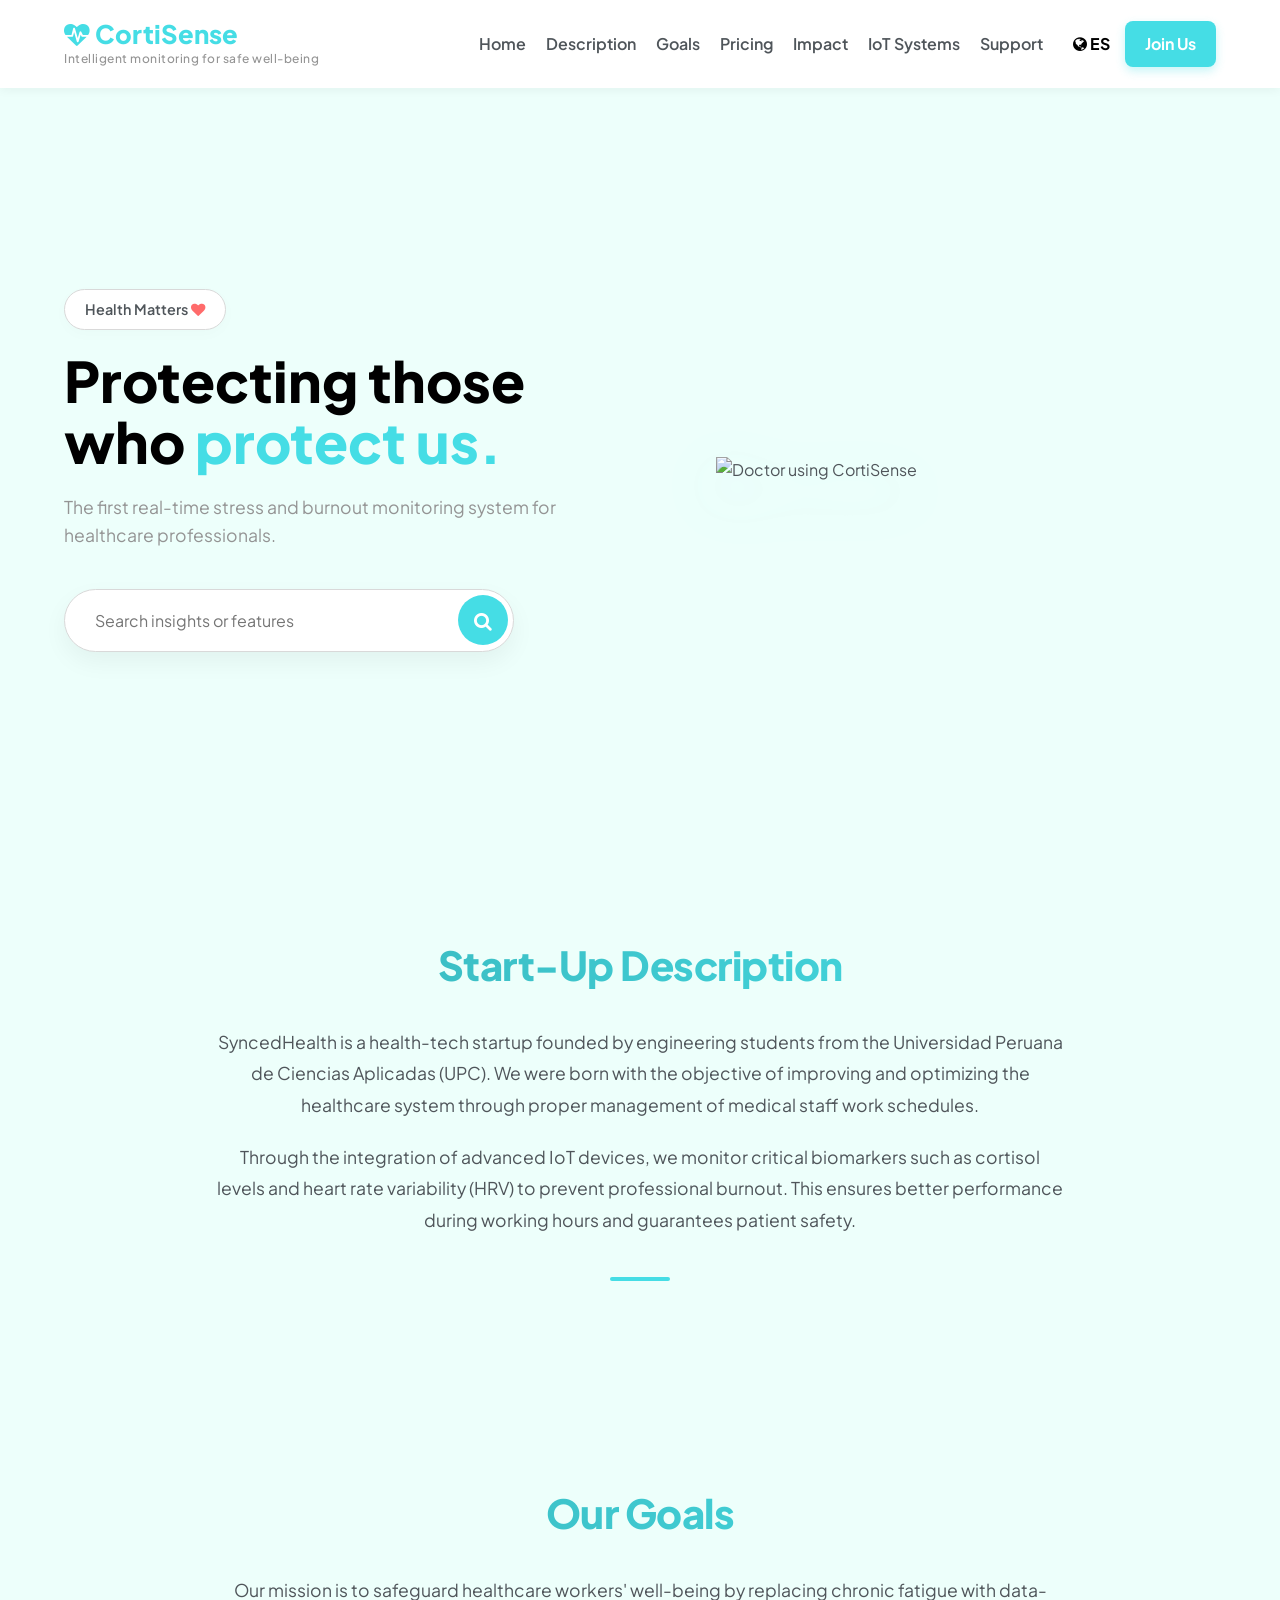
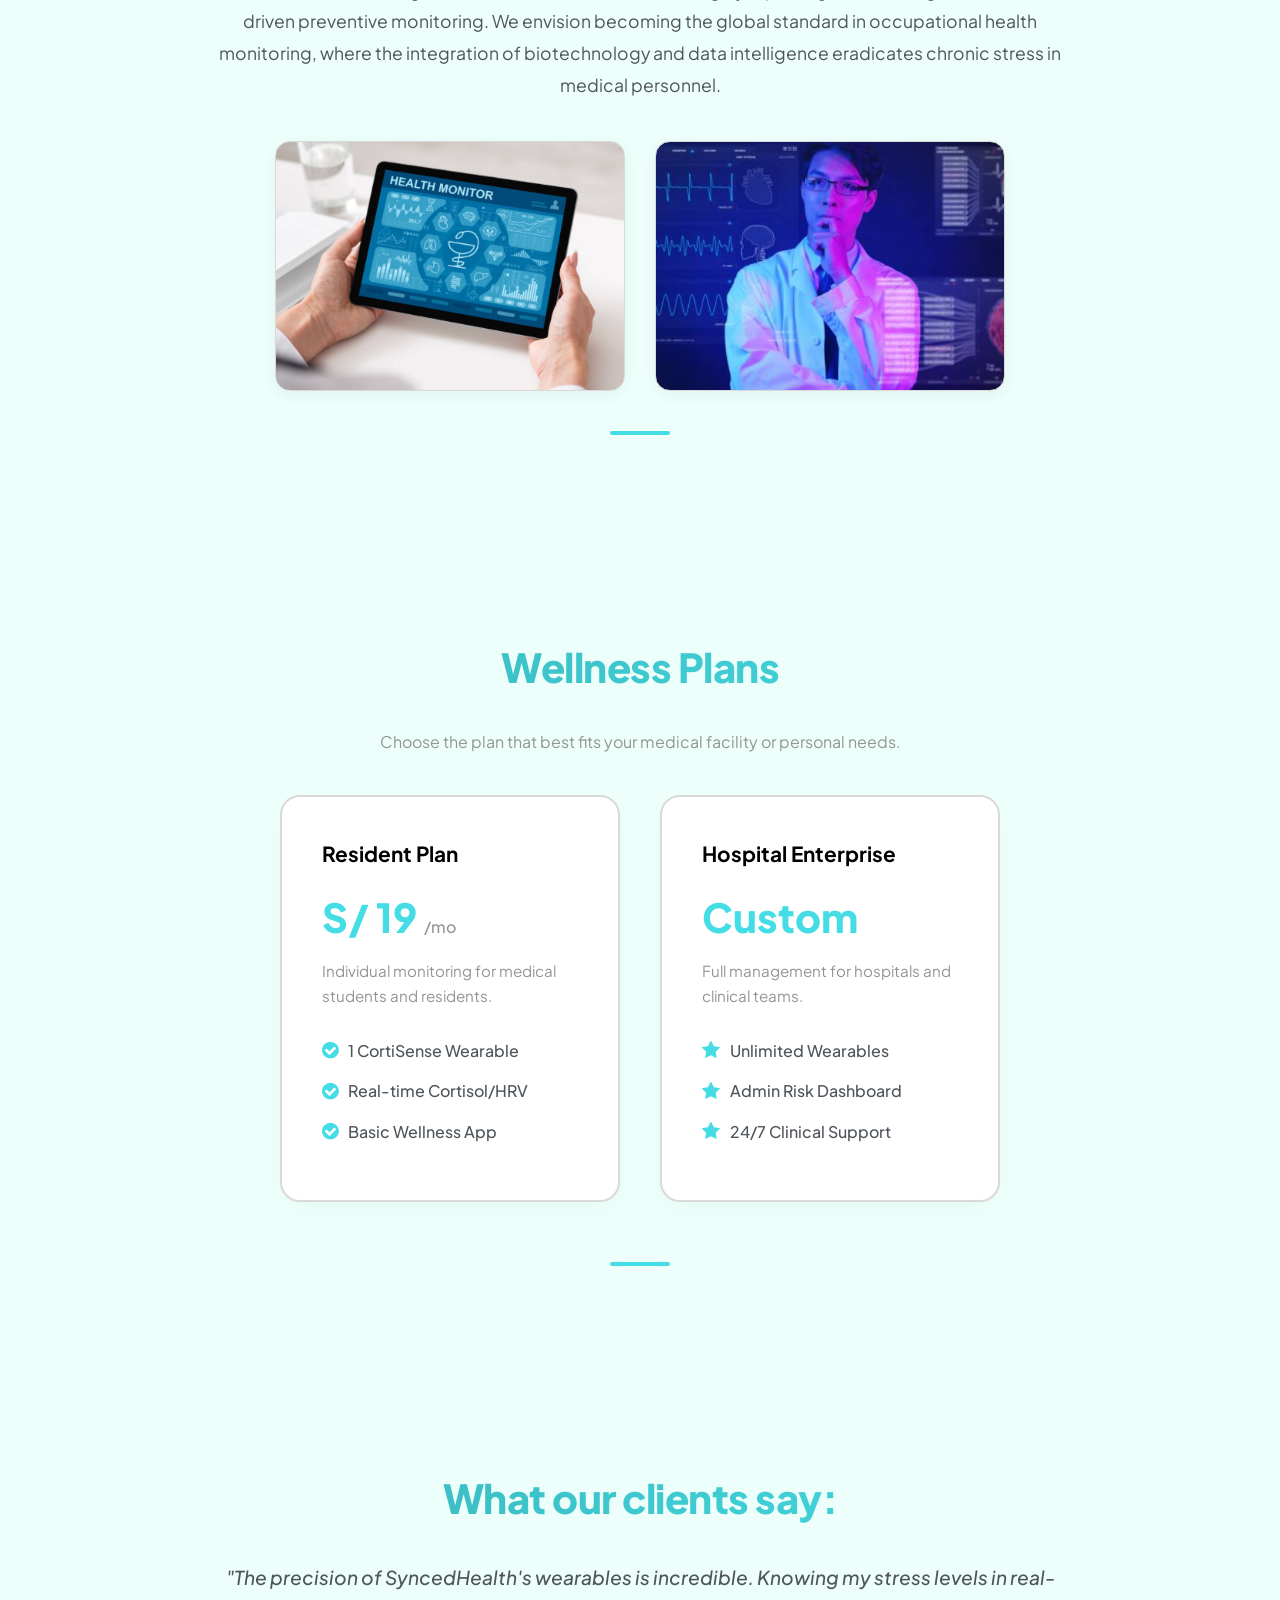
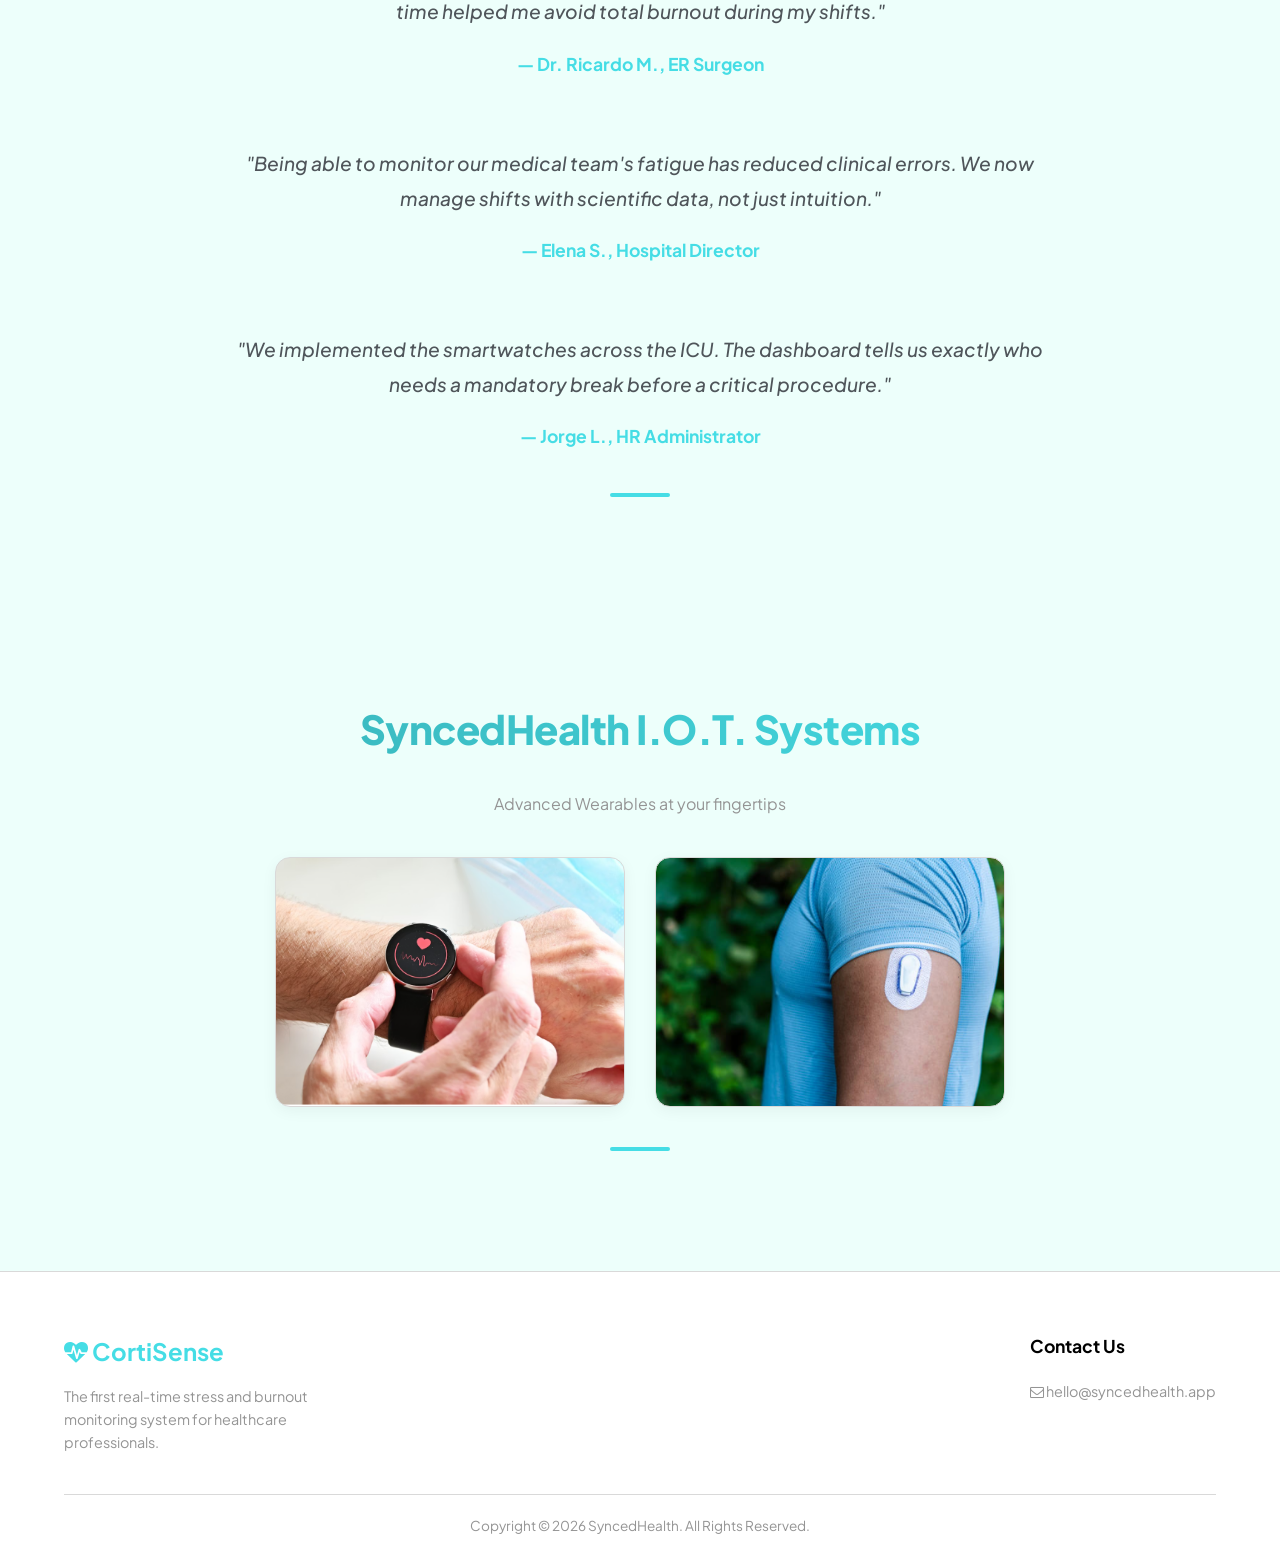
==== index.html @ ba10549b "Update index.html" ====
<!DOCTYPE html>
<html lang="en">
<head>
    <meta charset="UTF-8">
    <meta name="viewport" content="width=device-width, initial-scale=1.0">
    <title>CortiSense | SyncedHealth</title>
    <link href="https://fonts.googleapis.com/css2?family=Plus+Jakarta+Sans:wght@300;400;500;600;700;800&display=swap" rel="stylesheet">
    <link rel="stylesheet" href="https://cdnjs.cloudflare.com/ajax/libs/font-awesome/4.7.0/css/font-awesome.min.css">
    <link rel="stylesheet" href="style/styles.css"> 
</head>
<body>
    <div id="contenido-web">
        <header>
            <div class="logo">
                <h2><a href="#"><i class="fa fa-heartbeat"></i> CortiSense</a></h2>
                <p class="tagline" data-i18n="nav_tagline">Intelligent monitoring for safe well-being</p>
            </div>
            <nav>
                <ul>
                    <li><a href="#hero" data-i18n="nav_home">Home</a></li>
                    <li><a href="#description" data-i18n="nav_desc">Description</a></li>
                    <li><a href="#goals" data-i18n="nav_goals">Goals</a></li>
                    <li><a href="#service" data-i18n="nav_plans">Pricing</a></li>
                    <li><a href="#reviews" data-i18n="nav_reviews">Impact</a></li>
                    <li><a href="#device" data-i18n="nav_iot">IoT Systems</a></li>
                    <li><a href="#contact" data-i18n="nav_support">Support</a></li>
                </ul>
                <div class="header-actions">
                    <button class="btn-lang" onclick="toggleLanguage()"><i class="fa fa-globe"></i> <span id="lang-text">ES</span></button>
                    <a href="#contact" class="btn-login" data-i18n="nav_login">Join Us</a>
                </div>
            </nav>
        </header>

        <section id="hero" class="hero">
            <div class="hero-content">
                <div class="badge">
                    <span data-i18n="hero_badge">Health Matters</span> <i class="fa fa-heart" style="color: #ff6b6b;"></i>
                </div>
                <h1 data-i18n="hero_title">Protecting those who <span class="highlight">protect us.</span></h1>
                <p class="hero-subtitle" data-i18n="hero_subtitle">The first real-time stress and burnout monitoring system for healthcare professionals.</p>
                
                <div class="search-container">
                    <input type="text" placeholder="Search insights or features" id="searchInput">
                    <button type="button" id="btn-buscar"><i class="fa fa-search"></i></button> 
                </div>
            </div>
            <div class="hero-image">
                <img src="img/doctora.PNG" alt="Doctor using CortiSense" class="floating-img">
            </div>
        </section>

        <section id="description" class="description">
            <h3 class="title" data-i18n="desc_title"> Start-Up Description</h3>
            <p data-i18n="desc_text1">
                SyncedHealth is a health-tech startup founded by engineering students from the Universidad Peruana de Ciencias Aplicadas (UPC). We were born with the objective of improving and optimizing the healthcare system through proper management of medical staff work schedules.
            </p>
            <p data-i18n="desc_text2">
                Through the integration of advanced IoT devices, we monitor critical biomarkers such as cortisol levels and heart rate variability (HRV) to prevent professional burnout. This ensures better performance during working hours and guarantees patient safety.
            </p>
            <hr class="separator">
        </section>

        <section id="goals" class="goals">
            <h3 class="title" data-i18n="goals_title"> Our Goals</h3>
            <p data-i18n="goals_text">
                Our mission is to safeguard healthcare workers' well-being by replacing chronic fatigue with data-driven preventive monitoring. We envision becoming the global standard in occupational health monitoring, where the integration of biotechnology and data intelligence eradicates chronic stress in medical personnel.
            </p>
            <ul class="grid">
                <li class="small" style="background-image: url('img/objetivo1.PNG');"></li>
                <li class="small" style="background-image: url('img/objetivo2.PNG');"></li>
            </ul>
            <hr class="separator">
        </section>

        <section id="service" class="service-section">
            <h3 class="title" data-i18n="plans_title">Wellness Plans</h3>
            <p data-i18n="plans_subtitle" class="section-subtitle-text">Choose the plan that best fits your medical facility or personal needs.</p>
            <div class="service-grid">
                <div class="service-card">
                    <h3 data-i18n="plan_free_name">Resident Plan</h3>
                    <h2 class="price" data-i18n="plan_free_price">S/ 19 <span>/mo</span></h2>
                    <p data-i18n="plan_free_desc">Individual monitoring for medical students and residents.</p>
                    <ul>
                        <li data-i18n="plan_free_li1"><i class="fa fa-check-circle"></i> 1 CortiSense Wearable</li>
                        <li data-i18n="plan_free_li2"><i class="fa fa-check-circle"></i> Real-time Cortisol/HRV</li>
                        <li data-i18n="plan_free_li3"><i class="fa fa-check-circle"></i> Basic Wellness App</li>
                    </ul>
                </div>
                <div class="service-card premium">
                    <h3 data-i18n="plan_ent_name">Hospital Enterprise</h3>
                    <h2 class="price" data-i18n="plan_ent_price">Custom</h2>
                    <p data-i18n="plan_ent_desc">Full management for hospitals and clinical teams.</p>
                    <ul>
                        <li data-i18n="plan_ent_li1"><i class="fa fa-star"></i> Unlimited Wearables</li>
                        <li data-i18n="plan_ent_li2"><i class="fa fa-star"></i> Admin Risk Dashboard</li>
                        <li data-i18n="plan_ent_li3"><i class="fa fa-star"></i> 24/7 Clinical Support</li>
                    </ul>
                </div>
            </div>
            <hr class="separator" style="margin-top: 60px;">
        </section>

        <section id="reviews" class="reviews">
            <h3 class="title" data-i18n="reviews_title">What our clients say:</h3>
            <p class="quote" data-i18n="review_1">"The precision of SyncedHealth's wearables is incredible. Knowing my stress levels in real-time helped me avoid total burnout during my shifts."</p>
            <p class="author" data-i18n="review_author1">— Dr. Ricardo M., ER Surgeon</p>
            <br>
            <p class="quote" data-i18n="review_2">"Being able to monitor our medical team's fatigue has reduced clinical errors. We now manage shifts with scientific data, not just intuition."</p>
            <p class="author" data-i18n="review_author2">— Elena S., Hospital Director</p>
            <br>
            <p class="quote" data-i18n="review_3">"We implemented the smartwatches across the ICU. The dashboard tells us exactly who needs a mandatory break before a critical procedure."</p>
            <p class="author" data-i18n="review_author3">— Jorge L., HR Administrator</p>
            <hr class="separator">
        </section>

        <section id="device" class="device">
            <h3 class="title" data-i18n="device_title"> SyncedHealth I.O.T. Systems </h3>
            <p data-i18n="device_subtitle" class="section-subtitle-text"> Advanced Wearables at your fingertips </p>
            <ul class="grid">
                <li class="small" style="background-image: url('img/smartwatch.PNG');"></li>
                <li class="small" style="background-image: url('img/smartpatch.PNG');"></li>
            </ul>
            <hr class="separator">
        </section>

        <footer id="contact">
            <div class="footer-container">
                <div class="footer-brand">
                    <h2><i class="fa fa-heartbeat"></i> CortiSense</h2>
                    <p data-i18n="footer_desc">The first real-time stress and burnout monitoring system for healthcare professionals.</p>
                </div>
                <div class="footer-contact">
                    <h4 data-i18n="footer_contact">Contact Us</h4>
                    <p><i class="fa fa-envelope-o"></i> hello@syncedhealth.app</p>
                </div>
            </div>
            <div class="footer-bottom">
                <p>Copyright © 2026 SyncedHealth. <span data-i18n="footer_rights">All Rights Reserved.</span></p>
            </div>
        </footer>
    </div>
    <script src="js/scripts.js"></script>
</body>
</html>
---- style/styles.css ----
/* --- Global Variables (Light Mode SyncedHealth) --- */
:root {
    --bg-color: #EDFFFB; /* Fondo claro de tu paleta */
    --primary: #45DDE5; /* Turquesa CortiSense */
    --primary-dark: #38b2b8;
    --text-dark: #4F555A; /* Gris oscuro para textos largos */
    --text-black: #000000; /* Negro para títulos */
    --text-gray: #949494;
    --card-bg: #FFFFFF; /* Tarjetas blancas para que resalten sobre el fondo */
    --border-color: #D9D9D9;
    --font-main: 'Plus Jakarta Sans', sans-serif;
}

* { margin: 0; padding: 0; box-sizing: border-box; font-family: var(--font-main); }
html { scroll-behavior: smooth; }
body { background-color: var(--bg-color); color: var(--text-dark); line-height: 1.6; overflow-x: hidden; }
a { text-decoration: none; }
ul { list-style: none; }

/* --- HEADER & NAVBAR --- */
header { display: flex; justify-content: space-between; align-items: center; padding: 20px 5%; background: var(--card-bg); position: sticky; top: 0; z-index: 1000; box-shadow: 0 2px 10px rgba(0,0,0,0.05); }
.logo h2 { margin-bottom: 0; line-height: 1.1; }
.logo h2 a { color: var(--primary); font-weight: 800; font-size: 1.6rem; }
.tagline { font-size: 0.75rem; color: var(--text-gray); font-weight: 500; letter-spacing: 0.5px; }

nav { display: flex; align-items: center; gap: 30px; }
nav ul { display: flex; gap: 20px; }
nav ul li a { color: var(--text-dark); font-weight: 600; font-size: 1rem; transition: color 0.3s; }
nav ul li a:hover { color: var(--primary); }

.header-actions { display: flex; gap: 15px; align-items: center; }
.btn-login { background: var(--primary); color: #FFFFFF; padding: 10px 20px; border-radius: 8px; font-weight: 700; transition: 0.3s; box-shadow: 0 4px 10px rgba(69, 221, 229, 0.3); }
.btn-login:hover { background: var(--primary-dark); }
.btn-lang { background: transparent; border: none; color: var(--text-black); font-weight: 700; font-size: 1rem; cursor: pointer; transition: 0.3s;}
.btn-lang:hover { color: var(--primary); }

/* --- HERO SECTION --- */
.hero { display: flex; align-items: center; justify-content: space-between; padding: 60px 5%; min-height: 85vh; gap: 40px; }
.hero-content { flex: 1; max-width: 600px; }
.badge { display: inline-block; background: var(--card-bg); padding: 8px 20px; border-radius: 30px; font-weight: 600; font-size: 0.9rem; color: var(--text-dark); border: 1px solid var(--border-color); margin-bottom: 20px; box-shadow: 0 4px 15px rgba(0,0,0,0.02); }
.hero h1 { font-size: 3.5rem; color: var(--text-black); line-height: 1.1; margin-bottom: 20px; font-weight: 800; }
.highlight { color: var(--primary); }
.hero-subtitle { font-size: 1.1rem; color: var(--text-gray); margin-bottom: 40px; }

.search-container { display: flex; background: var(--card-bg); border-radius: 50px; padding: 5px; box-shadow: 0 10px 25px rgba(0,0,0,0.05); max-width: 450px; border: 1px solid var(--border-color); }
.search-container input { flex: 1; border: none; padding: 15px 25px; border-radius: 50px; outline: none; font-size: 1rem; background: transparent; color: var(--text-dark); }
.search-container button { background: var(--primary); color: #FFFFFF; border: none; width: 50px; height: 50px; border-radius: 50%; cursor: pointer; font-size: 1.2rem; transition: transform 0.3s; }
.search-container button:hover { transform: scale(1.05); }

/* Imagen del Hero empujada más a la derecha */
.hero-image { flex: 1; display: flex; justify-content: flex-end; align-items: center; }
.floating-img { width: 100%; max-width: 500px; object-fit: contain; animation: float 4s ease-in-out infinite; filter: drop-shadow(0 20px 30px rgba(69,221,229, 0.2)); }
@keyframes float { 0% { transform: translateY(0px); } 50% { transform: translateY(-15px); } 100% { transform: translateY(0px); } }

/* --- GENERAL SECTIONS --- */
section { padding: 80px 10%; scroll-margin-top: 100px; }

/* Títulos con degradado turquesa (para que no sean negros básicos) */
.title { 
    font-size: 2.5rem; 
    margin-bottom: 30px; 
    text-align: center; 
    font-weight: 800;
    letter-spacing: -0.5px;
    background: linear-gradient(90deg, var(--primary-dark), var(--primary));
    -webkit-background-clip: text;
    -webkit-text-fill-color: transparent;
}
.separator { border: none; height: 4px; width: 60px; background-color: var(--primary); margin: 40px auto; border-radius: 2px; }

.description p, .goals p, .reviews p { text-align: center; max-width: 850px; margin: 0 auto 20px auto; color: var(--text-dark); font-size: 1.1rem; line-height: 1.8; }
.section-subtitle-text { text-align: center; color: var(--text-gray); margin-bottom: 40px; }

/* Image Grids */
.grid { display: flex; justify-content: center; gap: 30px; margin-top: 40px; flex-wrap: wrap; }
.grid .small { width: 350px; height: 250px; background-size: cover; background-position: center; border-radius: 15px; border: 1px solid var(--border-color); box-shadow: 0 4px 15px rgba(0,0,0,0.05); }

/* --- PRICING SECTION --- */
.service-grid { display: flex; justify-content: center; gap: 40px; margin-top: 20px; flex-wrap: wrap; }

.service-card { 
    background: var(--card-bg); 
    border: 2px solid var(--border-color); /* Borde sutil por defecto */
    border-radius: 20px; 
    padding: 40px; 
    width: 340px; 
    text-align: left; 
    transition: transform 0.3s, box-shadow 0.3s, border-color 0.3s; 
    box-shadow: 0 10px 30px rgba(0,0,0,0.02); 
}

/* Efecto hover: Funciona para AMBOS planes ahora */
.service-card:hover { 
    transform: translateY(-10px) scale(1.02); 
    box-shadow: 0 15px 35px rgba(69, 221, 229, 0.15); 
    border-color: var(--primary); /* Se pinta de turquesa */
}

/* Solo para ajustar espacios de los textos dentro de la tarjeta */
.service-card h3 { color: var(--text-black); font-size: 1.3rem; margin-bottom: 15px; }
.service-card .price { font-size: 2.5rem; color: var(--primary); font-weight: 800; margin-bottom: 10px; }
.service-card .price span { font-size: 1rem; color: var(--text-gray); font-weight: 500; }
.service-card p { color: var(--text-gray); font-size: 0.95rem; margin-bottom: 30px; }
.service-card ul li { margin-bottom: 15px; color: var(--text-dark); display: flex; align-items: center; gap: 10px; font-weight: 500; }
.service-card ul li i { color: var(--primary); font-size: 1.2rem; }

/* --- REVIEWS SECTION --- */
.quote { font-style: italic; color: var(--text-dark) !important; font-size: 1.2rem !important; font-weight: 500; }
.author { color: var(--primary) !important; font-weight: 700; margin-bottom: 40px !important; }

/* --- FOOTER --- */
footer { background: var(--card-bg); padding: 60px 5% 20px 5%; border-top: 1px solid var(--border-color); }
.footer-container { display: flex; justify-content: space-between; flex-wrap: wrap; gap: 40px; margin-bottom: 40px; }
.footer-brand h2 { color: var(--primary); margin-bottom: 15px; }
.footer-brand p { color: var(--text-gray); font-size: 0.9rem; max-width: 300px; }
.footer-contact h4 { color: var(--text-black); margin-bottom: 20px; font-size: 1.1rem; }
.footer-contact p { color: var(--text-gray); font-size: 0.9rem; margin-bottom: 10px; }
.footer-bottom { text-align: center; padding-top: 20px; border-top: 1px solid var(--border-color); color: var(--text-gray); font-size: 0.85rem; }

@media (max-width: 900px) {
    header { flex-direction: column; padding: 20px; }
    nav { margin-top: 20px; flex-direction: column; gap: 15px;}
    nav ul { flex-wrap: wrap; justify-content: center; }
    .hero { flex-direction: column; text-align: center; padding-top: 40px; }
    .hero-image { justify-content: center; margin-top: 30px; }
}
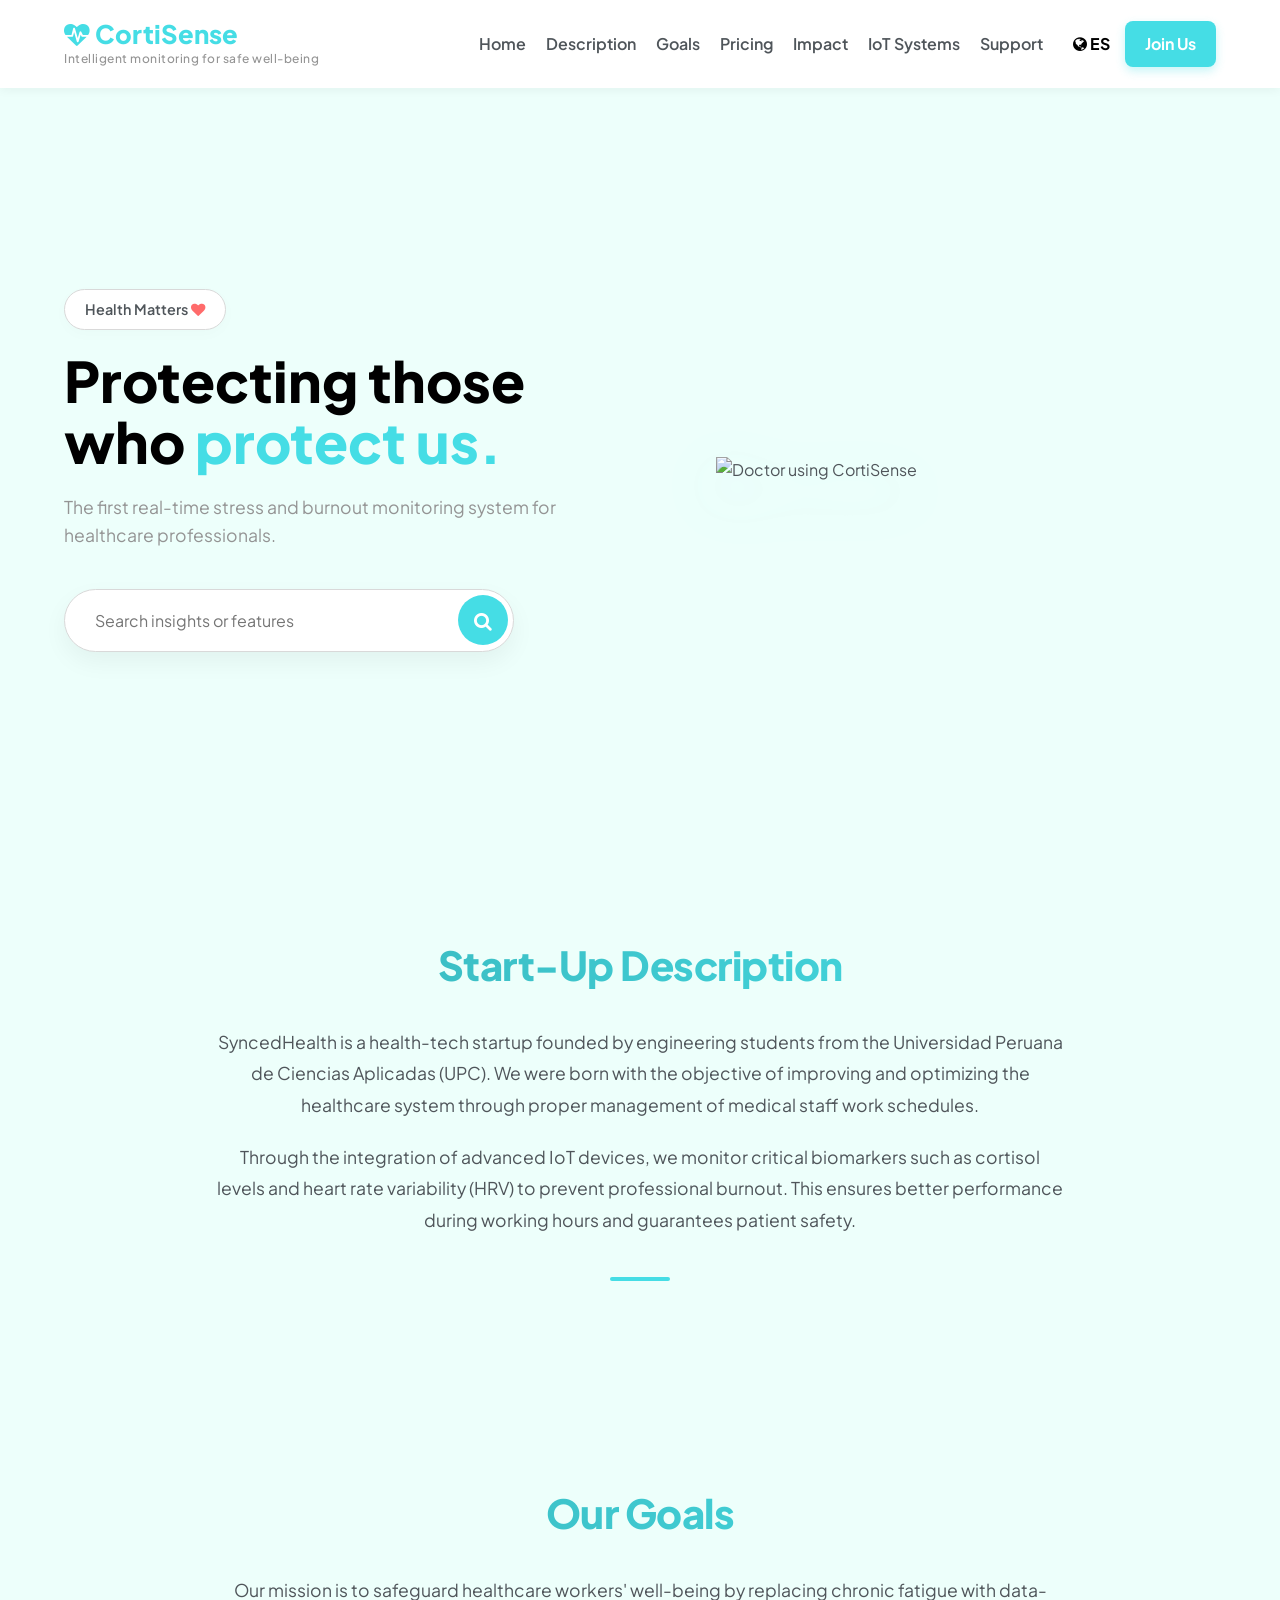
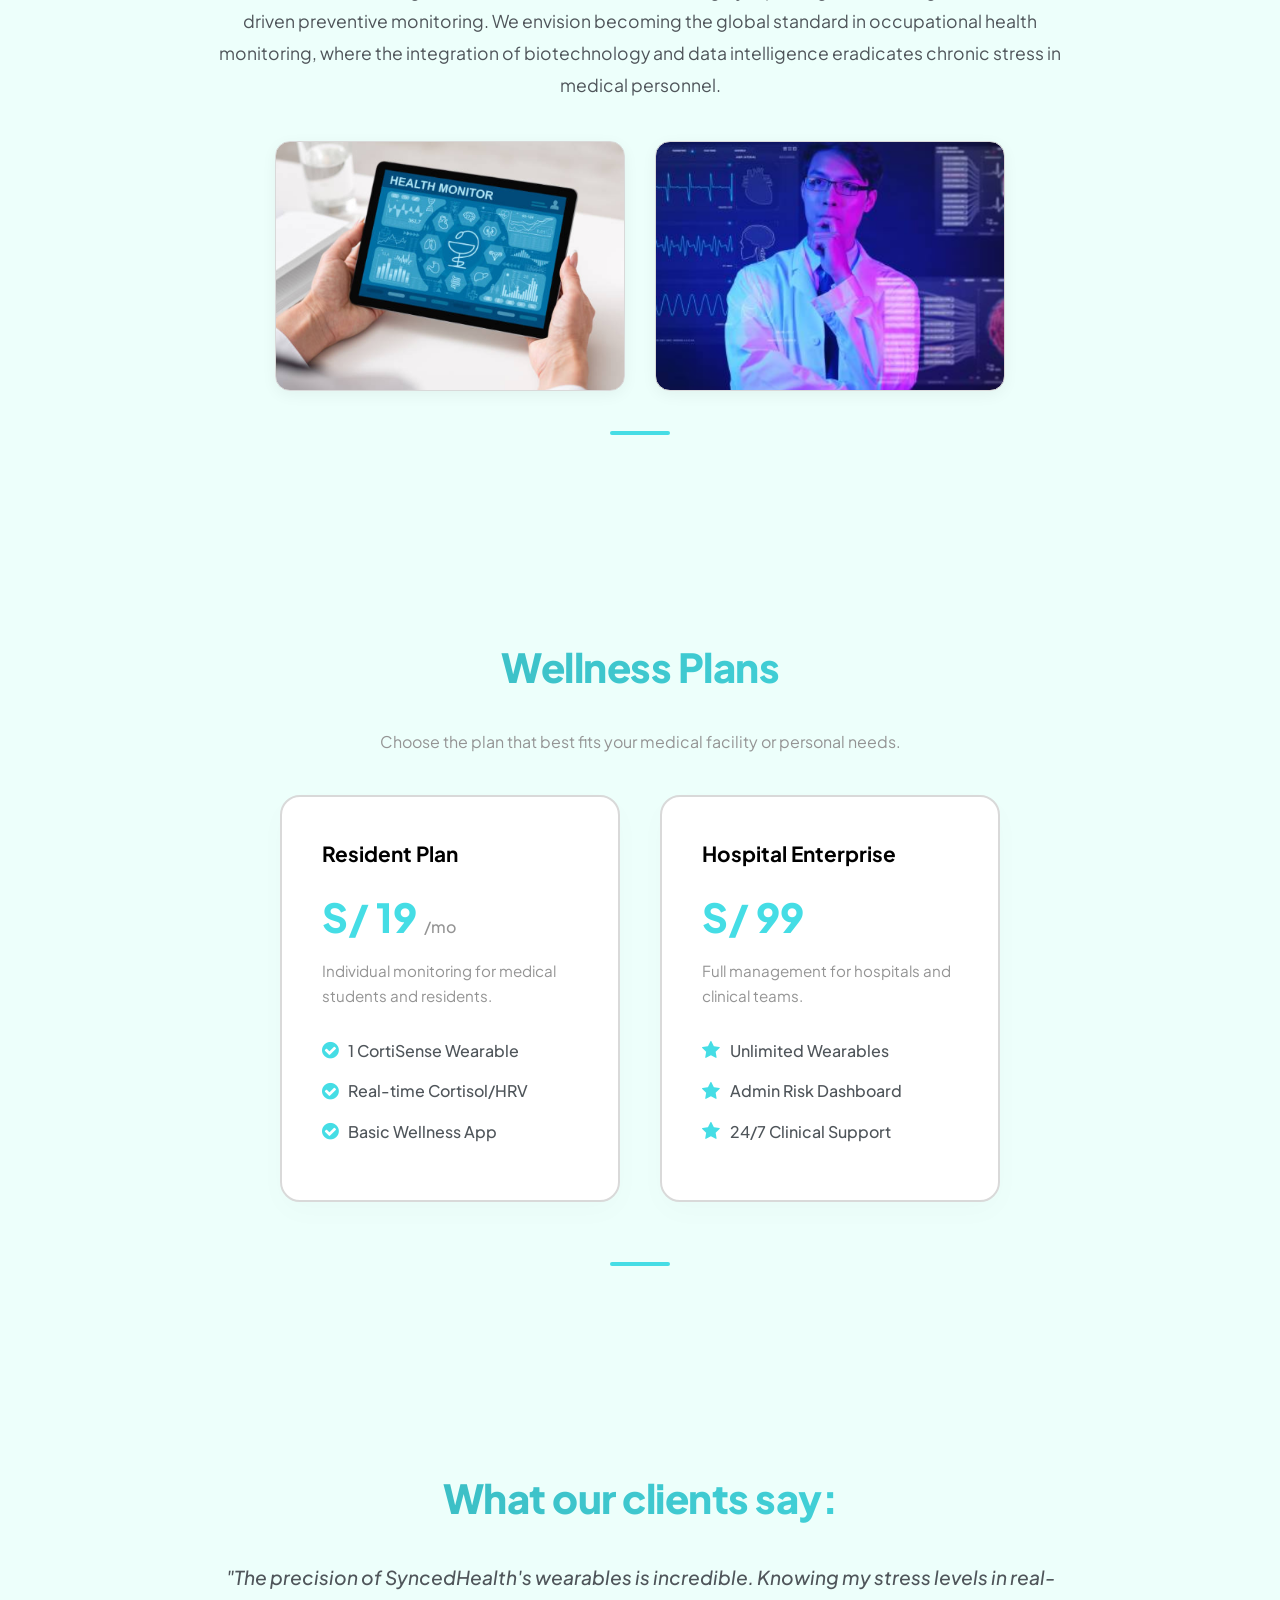
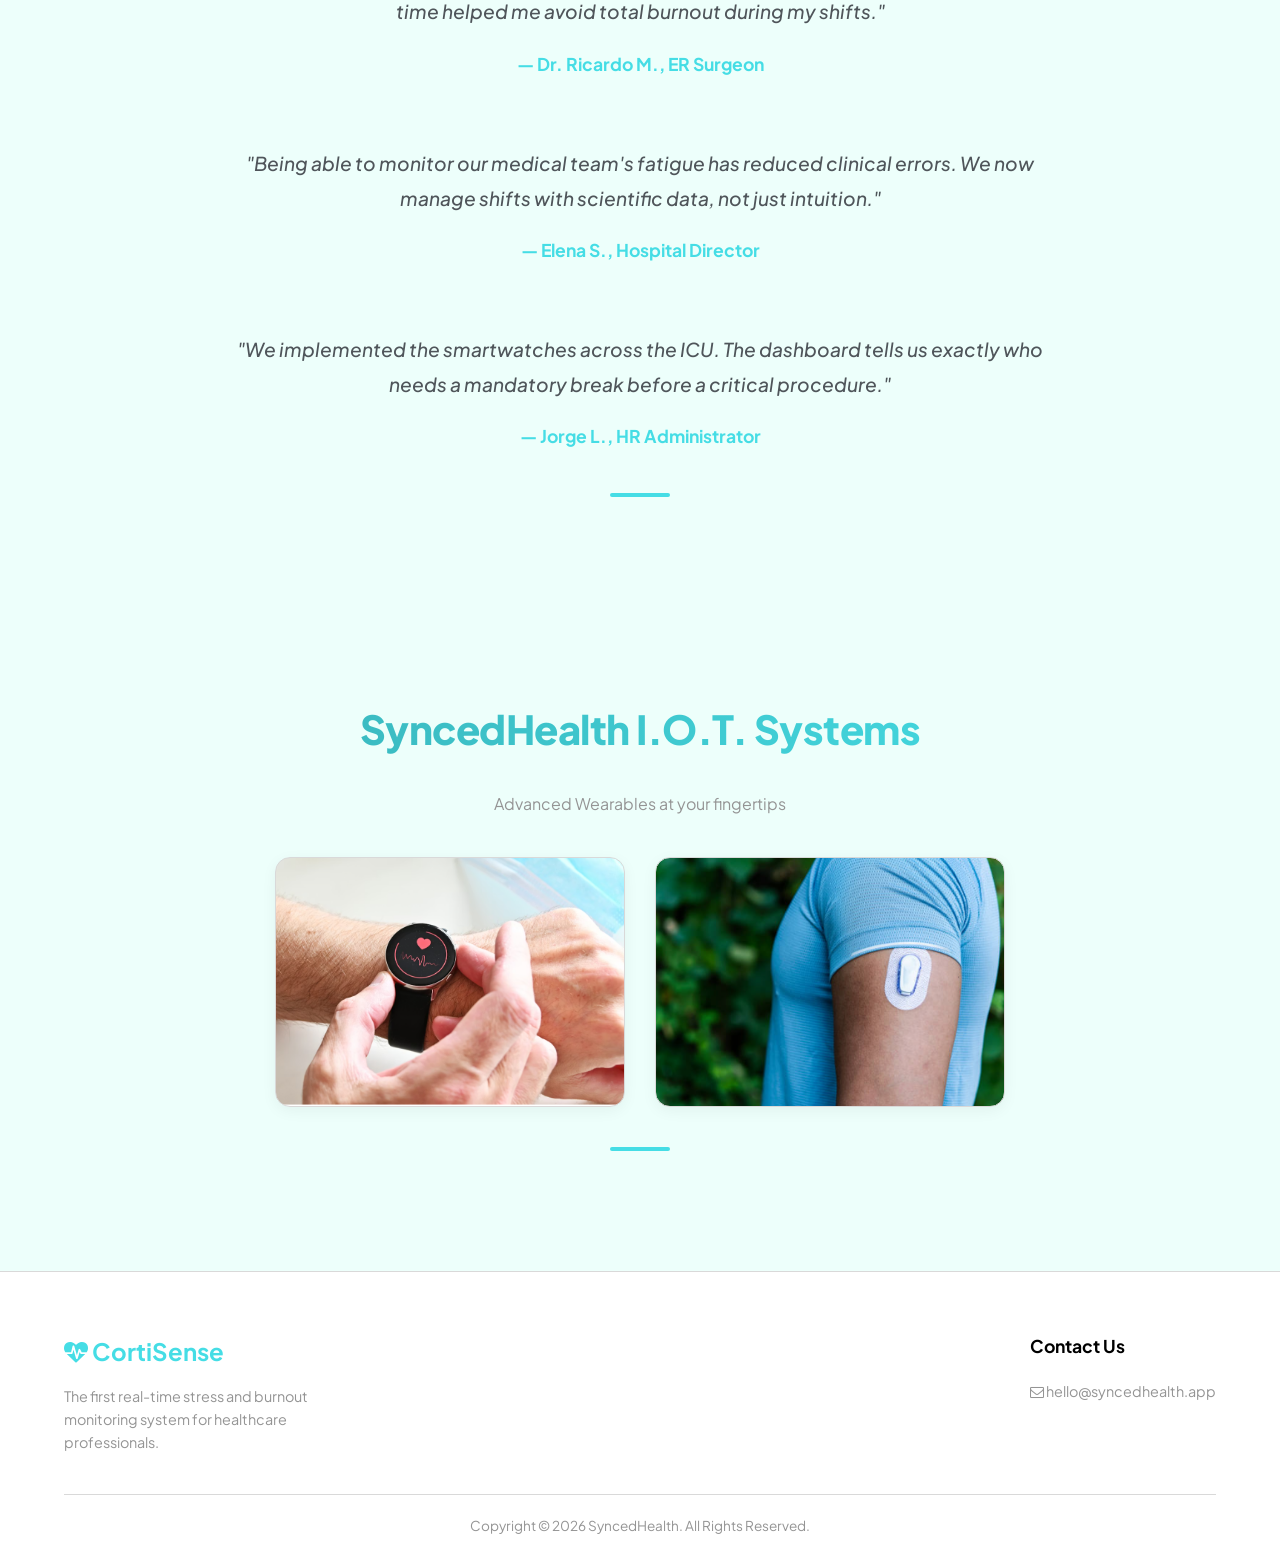
==== commit 3afbdce6: "Update index.html" ====
--- a/index.html
+++ b/index.html
@@ -89,7 +89,7 @@
                 </div>
                 <div class="service-card premium">
                     <h3 data-i18n="plan_ent_name">Hospital Enterprise</h3>
-                    <h2 class="price" data-i18n="plan_ent_price">Custom</h2>
+                    <h2 class="price" data-i18n="plan_ent_price">S/ 99</h2>
                     <p data-i18n="plan_ent_desc">Full management for hospitals and clinical teams.</p>
                     <ul>
                         <li data-i18n="plan_ent_li1"><i class="fa fa-star"></i> Unlimited Wearables</li>
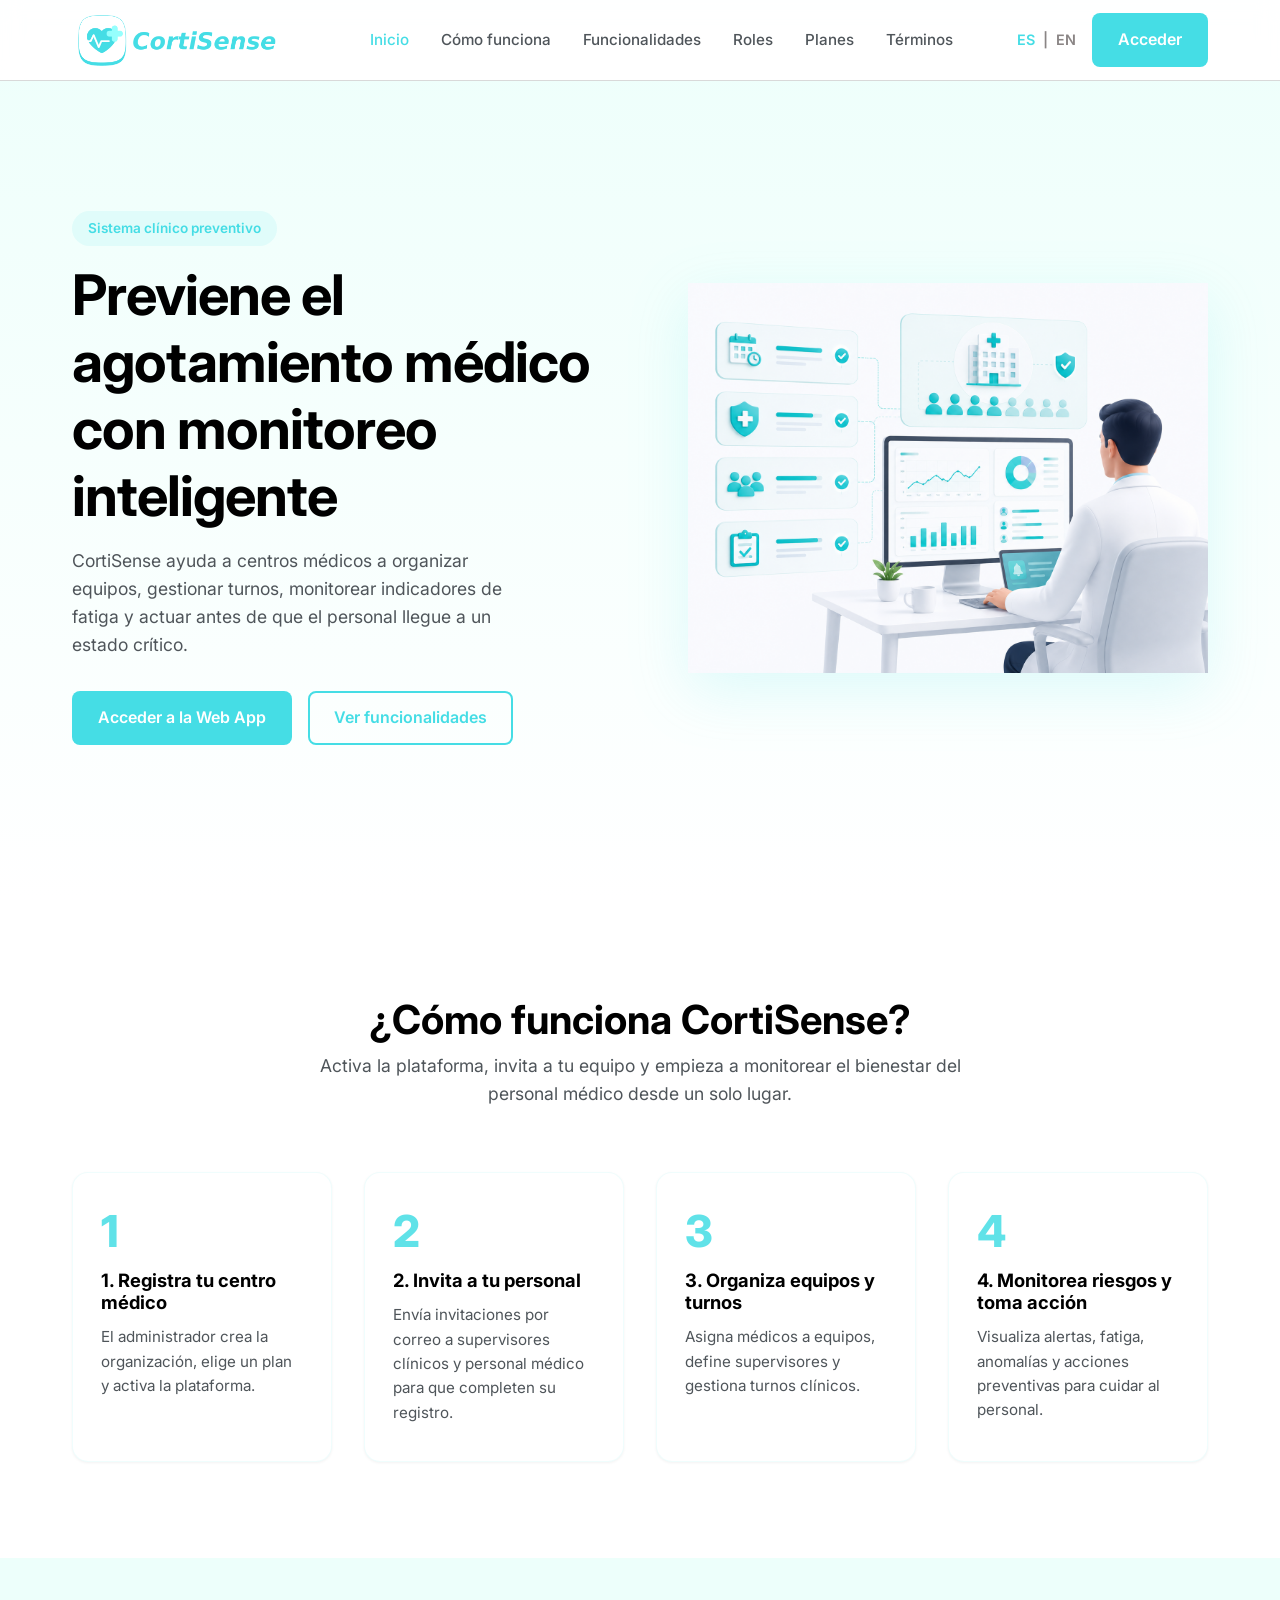
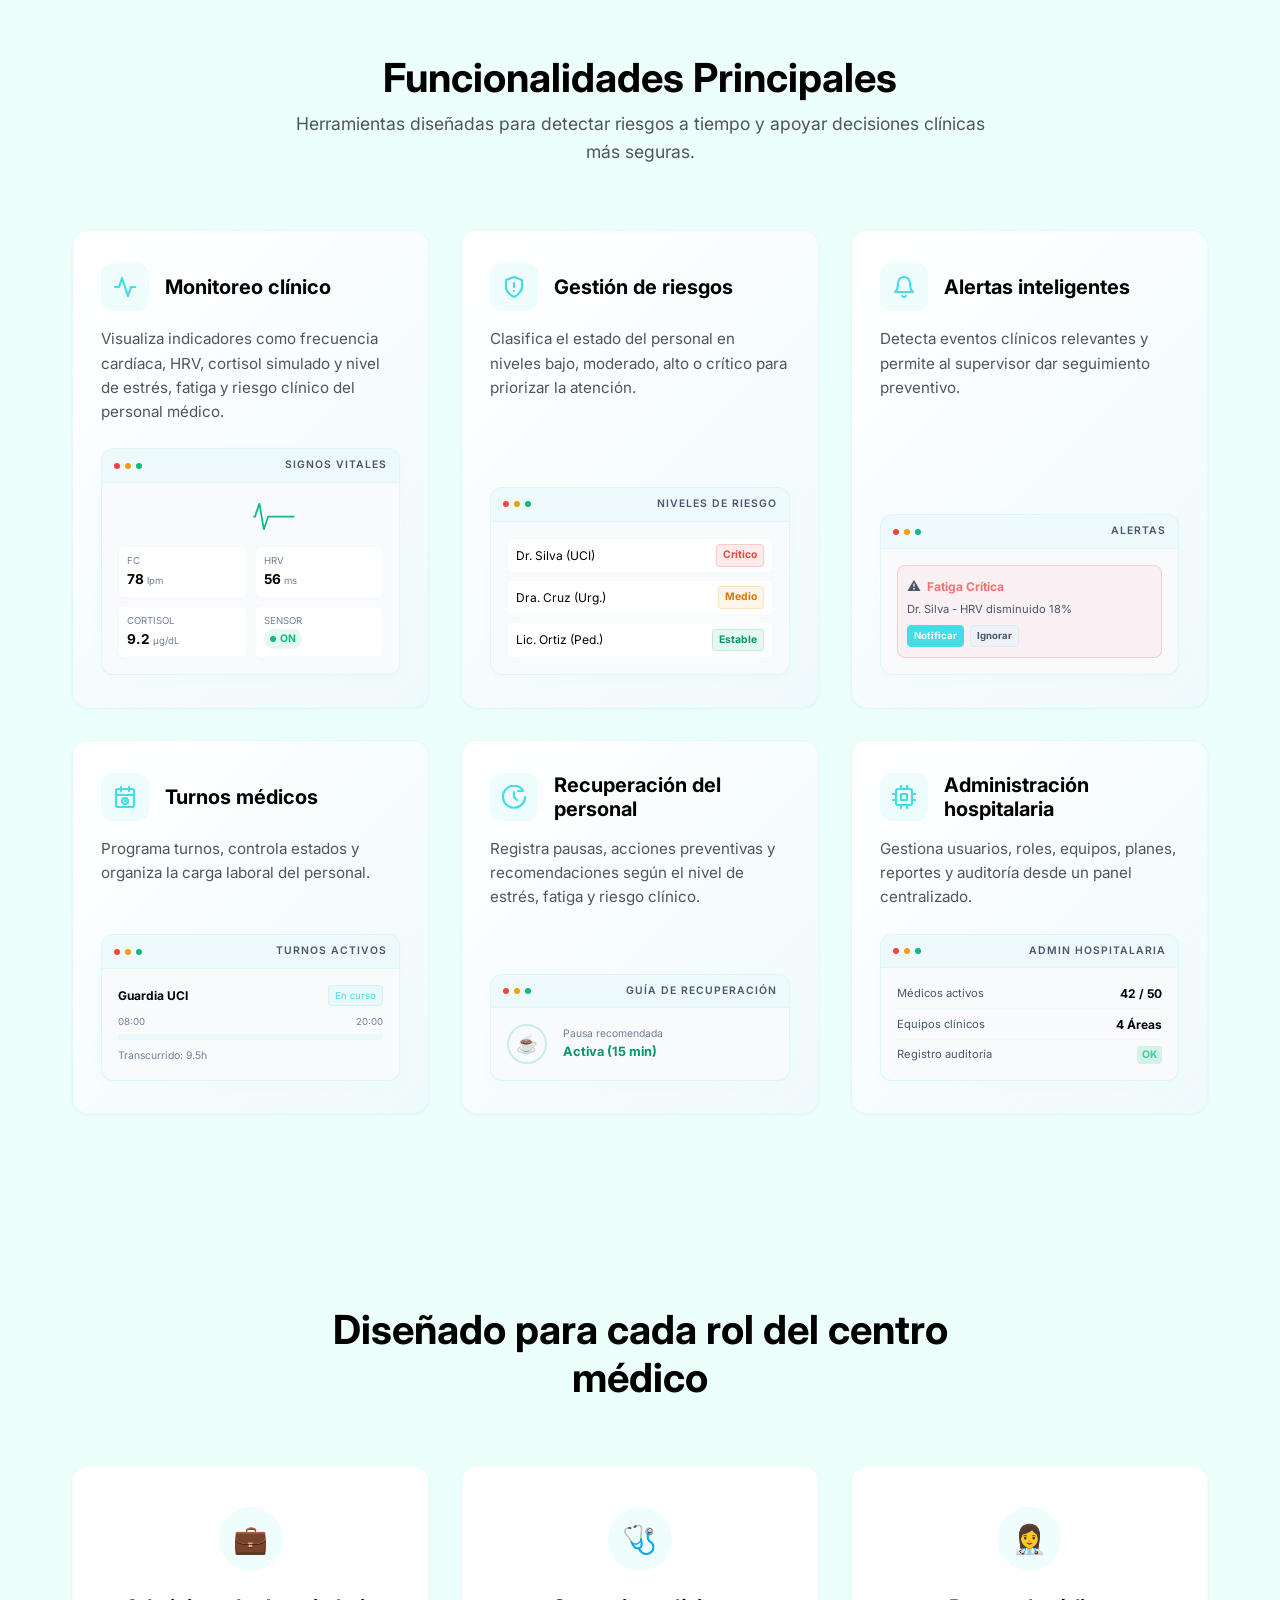
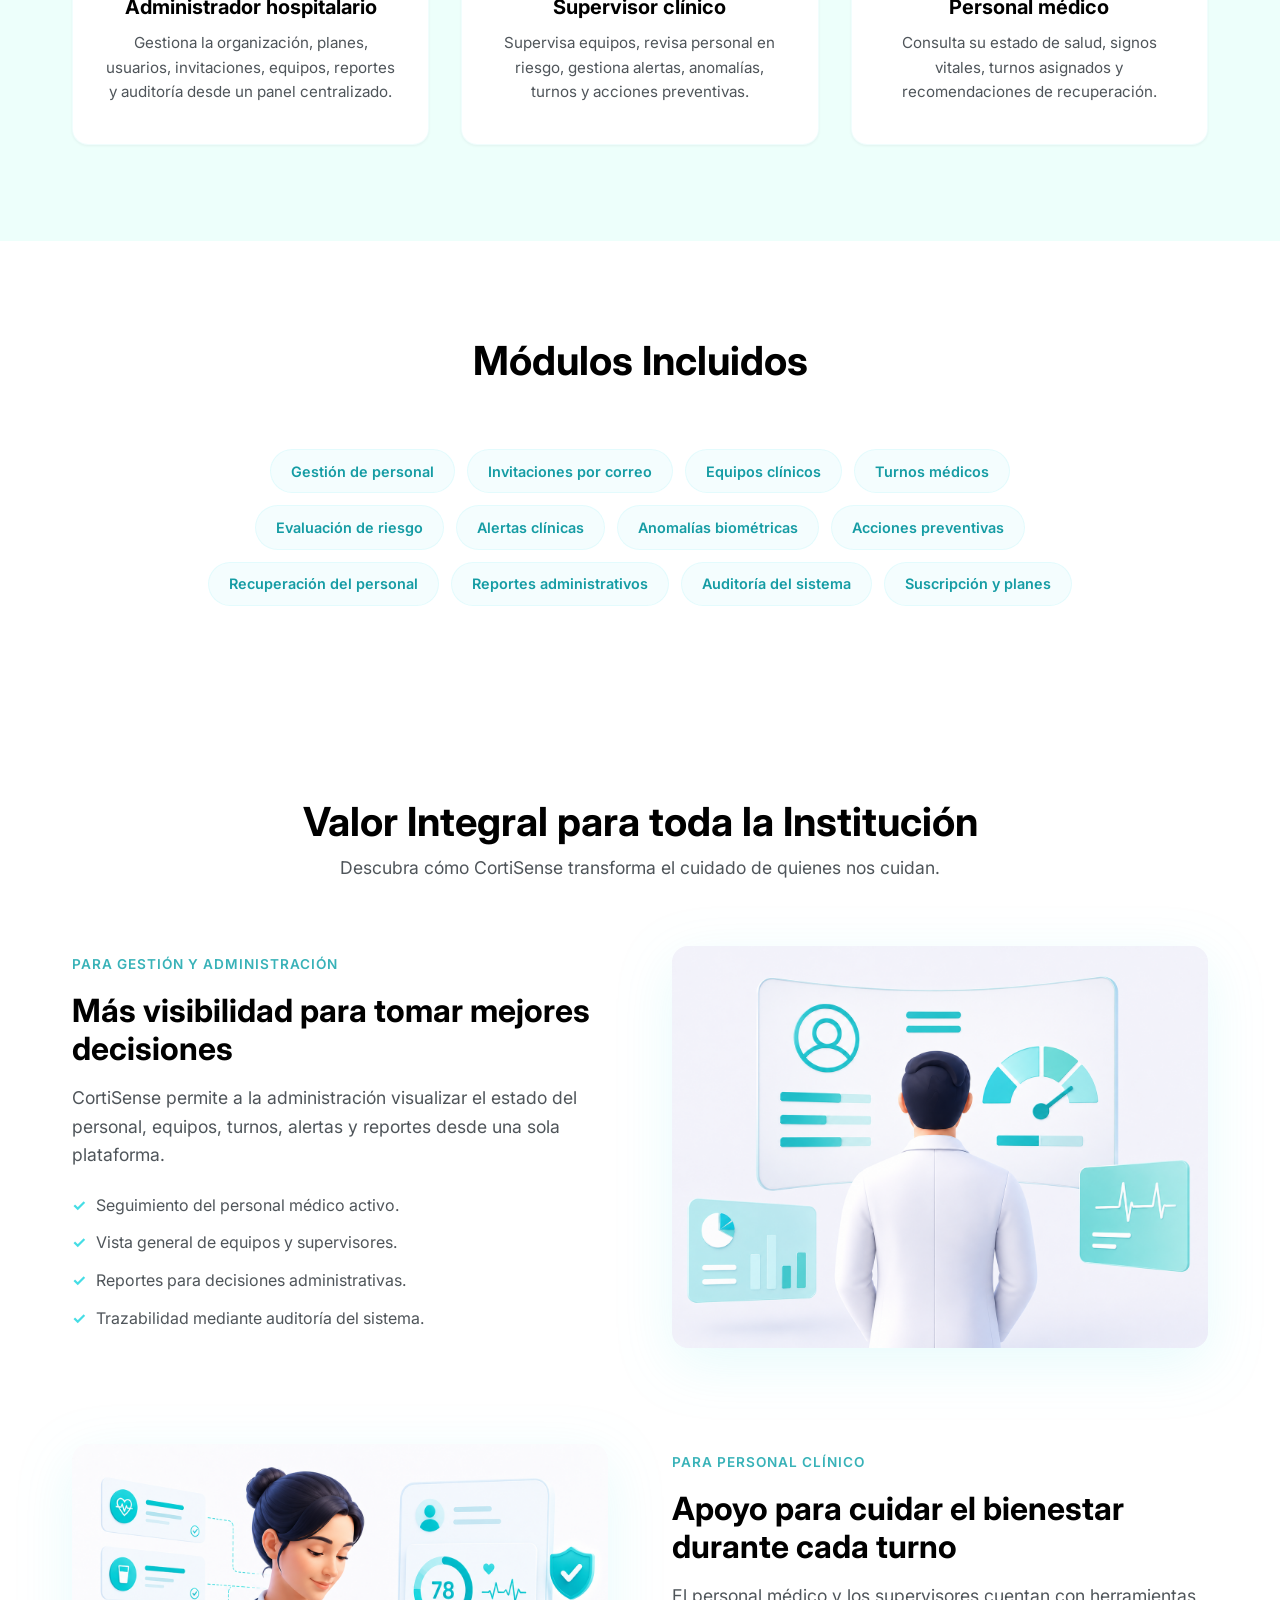
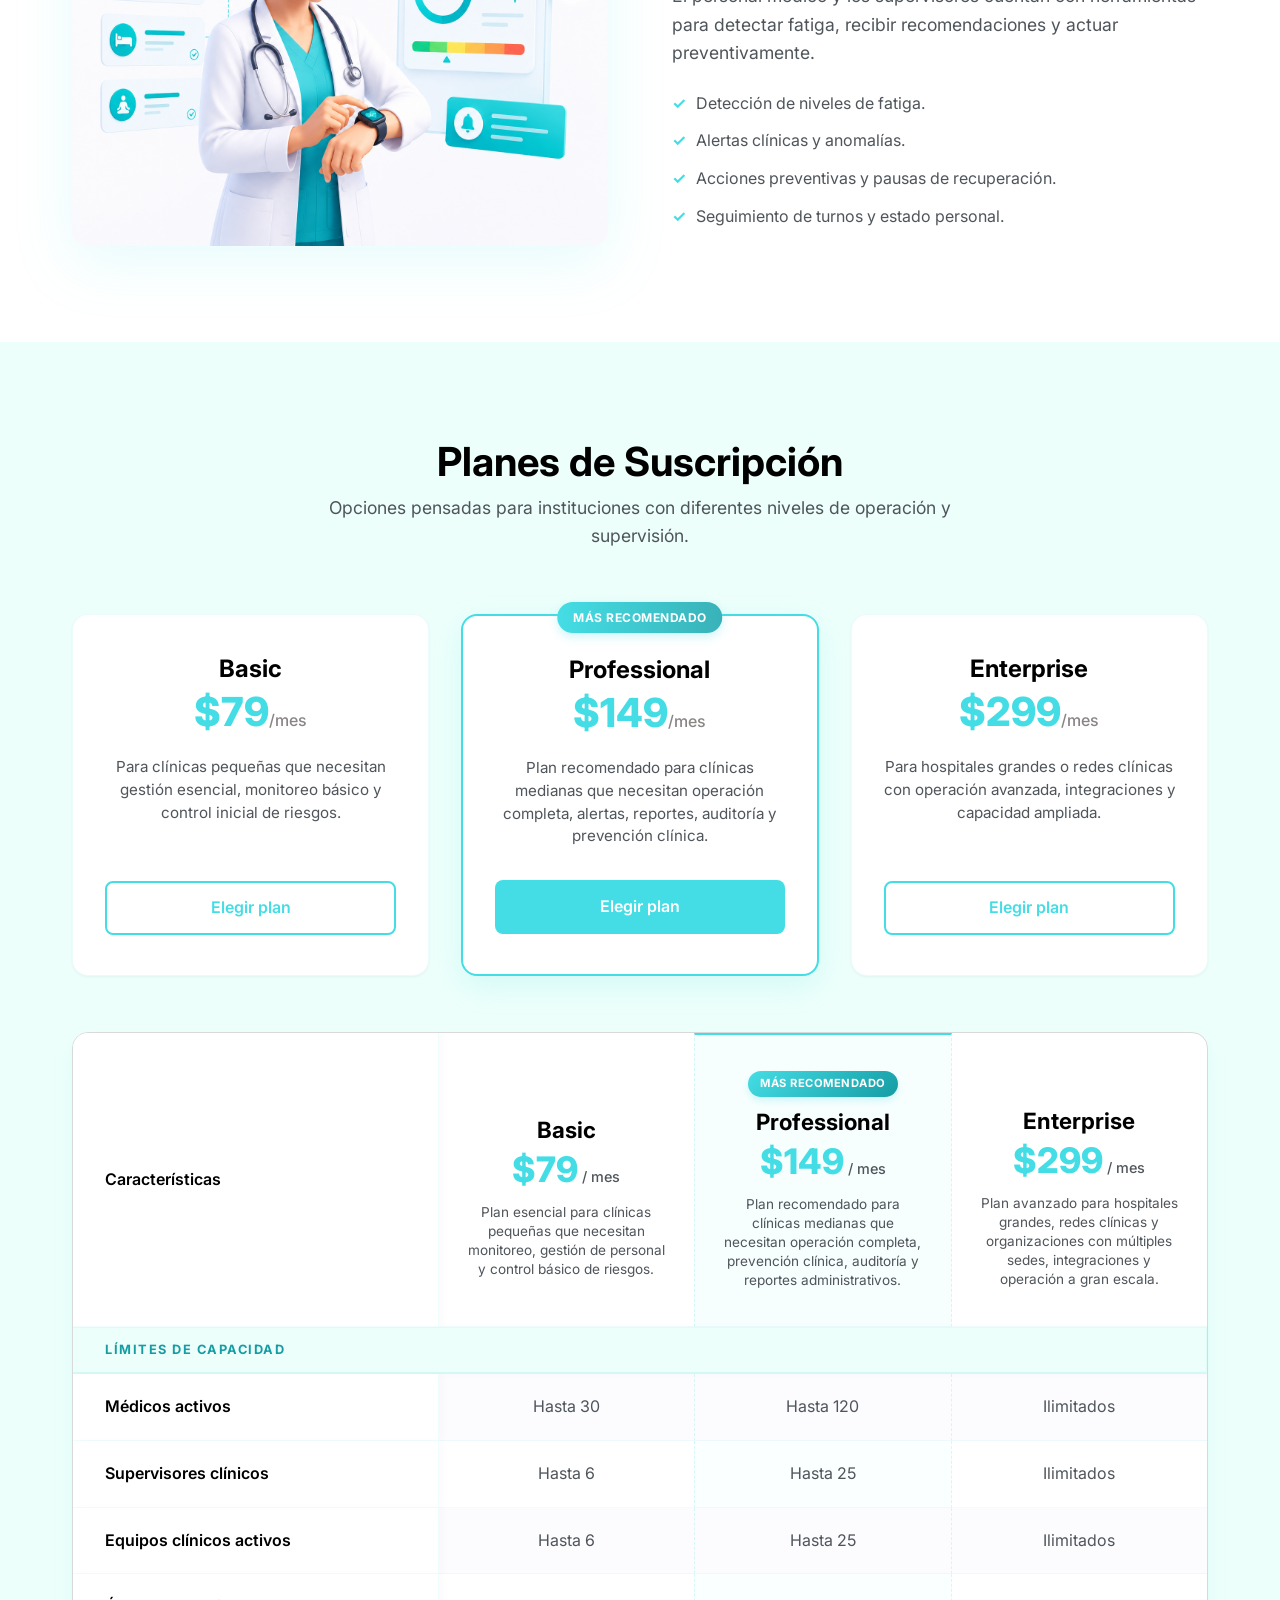
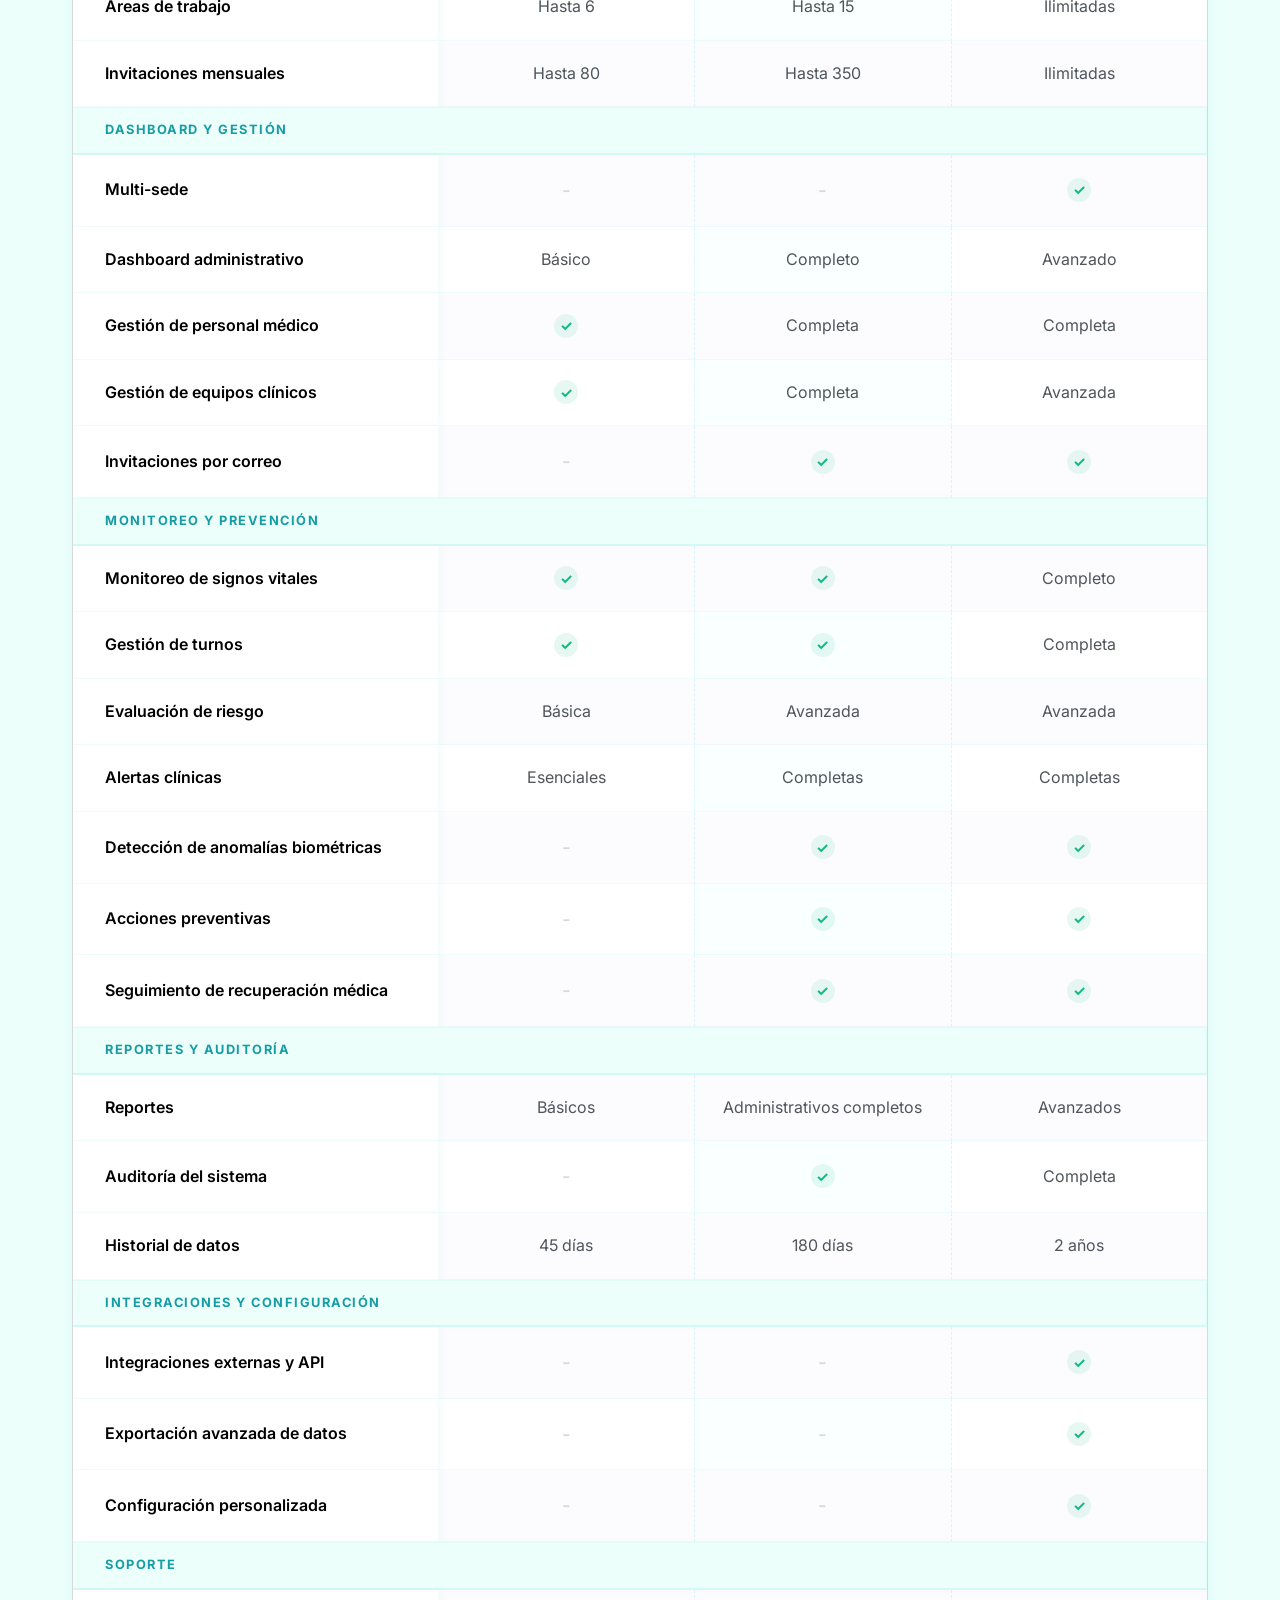
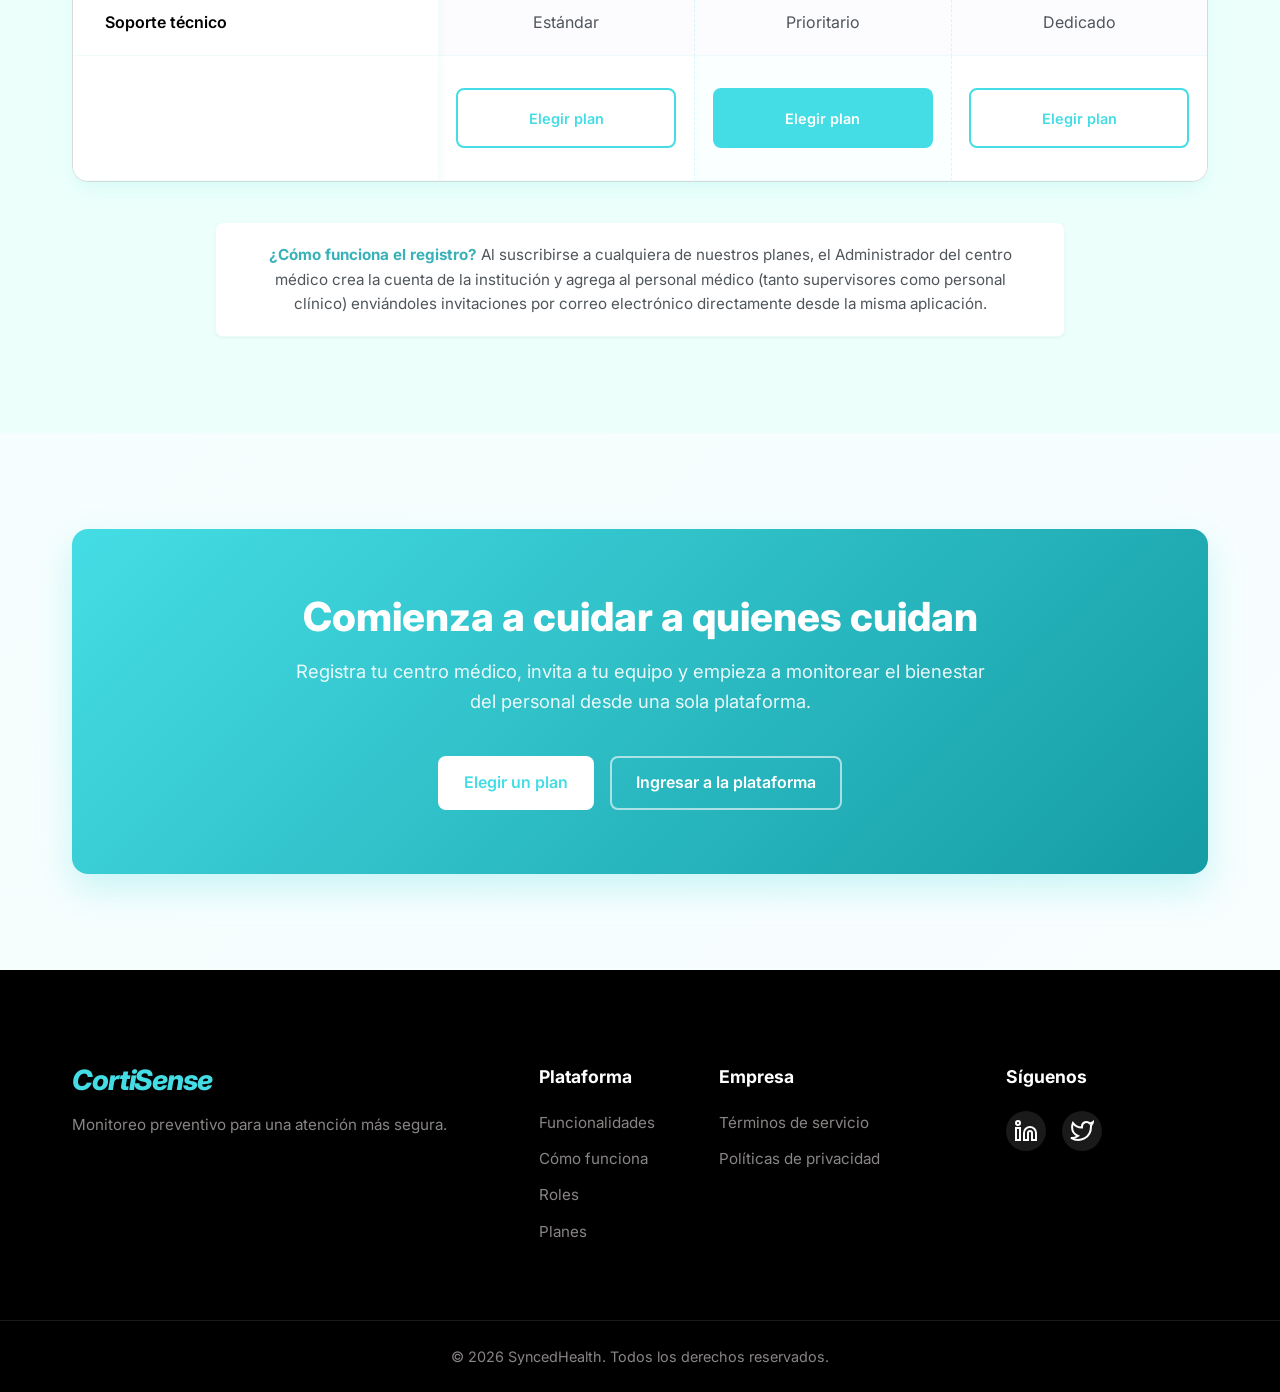
==== commit 2e8255a4: "feat: update CortiSense landing page" ====
--- a/index.html
+++ b/index.html
@@ -1,145 +1,919 @@
-<!DOCTYPE html>
-<html lang="en">
-<head>
-    <meta charset="UTF-8">
-    <meta name="viewport" content="width=device-width, initial-scale=1.0">
-    <title>CortiSense | SyncedHealth</title>
-    <link href="https://fonts.googleapis.com/css2?family=Plus+Jakarta+Sans:wght@300;400;500;600;700;800&display=swap" rel="stylesheet">
-    <link rel="stylesheet" href="https://cdnjs.cloudflare.com/ajax/libs/font-awesome/4.7.0/css/font-awesome.min.css">
-    <link rel="stylesheet" href="style/styles.css"> 
-</head>
-<body>
-    <div id="contenido-web">
-        <header>
-            <div class="logo">
-                <h2><a href="#"><i class="fa fa-heartbeat"></i> CortiSense</a></h2>
-                <p class="tagline" data-i18n="nav_tagline">Intelligent monitoring for safe well-being</p>
-            </div>
-            <nav>
-                <ul>
-                    <li><a href="#hero" data-i18n="nav_home">Home</a></li>
-                    <li><a href="#description" data-i18n="nav_desc">Description</a></li>
-                    <li><a href="#goals" data-i18n="nav_goals">Goals</a></li>
-                    <li><a href="#service" data-i18n="nav_plans">Pricing</a></li>
-                    <li><a href="#reviews" data-i18n="nav_reviews">Impact</a></li>
-                    <li><a href="#device" data-i18n="nav_iot">IoT Systems</a></li>
-                    <li><a href="#contact" data-i18n="nav_support">Support</a></li>
-                </ul>
-                <div class="header-actions">
-                    <button class="btn-lang" onclick="toggleLanguage()"><i class="fa fa-globe"></i> <span id="lang-text">ES</span></button>
-                    <a href="#contact" class="btn-login" data-i18n="nav_login">Join Us</a>
-                </div>
-            </nav>
-        </header>
-
-        <section id="hero" class="hero">
-            <div class="hero-content">
-                <div class="badge">
-                    <span data-i18n="hero_badge">Health Matters</span> <i class="fa fa-heart" style="color: #ff6b6b;"></i>
-                </div>
-                <h1 data-i18n="hero_title">Protecting those who <span class="highlight">protect us.</span></h1>
-                <p class="hero-subtitle" data-i18n="hero_subtitle">The first real-time stress and burnout monitoring system for healthcare professionals.</p>
-                
-                <div class="search-container">
-                    <input type="text" placeholder="Search insights or features" id="searchInput">
-                    <button type="button" id="btn-buscar"><i class="fa fa-search"></i></button> 
-                </div>
-            </div>
-            <div class="hero-image">
-                <img src="img/doctora.PNG" alt="Doctor using CortiSense" class="floating-img">
-            </div>
-        </section>
-
-        <section id="description" class="description">
-            <h3 class="title" data-i18n="desc_title"> Start-Up Description</h3>
-            <p data-i18n="desc_text1">
-                SyncedHealth is a health-tech startup founded by engineering students from the Universidad Peruana de Ciencias Aplicadas (UPC). We were born with the objective of improving and optimizing the healthcare system through proper management of medical staff work schedules.
-            </p>
-            <p data-i18n="desc_text2">
-                Through the integration of advanced IoT devices, we monitor critical biomarkers such as cortisol levels and heart rate variability (HRV) to prevent professional burnout. This ensures better performance during working hours and guarantees patient safety.
-            </p>
-            <hr class="separator">
-        </section>
-
-        <section id="goals" class="goals">
-            <h3 class="title" data-i18n="goals_title"> Our Goals</h3>
-            <p data-i18n="goals_text">
-                Our mission is to safeguard healthcare workers' well-being by replacing chronic fatigue with data-driven preventive monitoring. We envision becoming the global standard in occupational health monitoring, where the integration of biotechnology and data intelligence eradicates chronic stress in medical personnel.
-            </p>
-            <ul class="grid">
-                <li class="small" style="background-image: url('img/objetivo1.PNG');"></li>
-                <li class="small" style="background-image: url('img/objetivo2.PNG');"></li>
-            </ul>
-            <hr class="separator">
-        </section>
-
-        <section id="service" class="service-section">
-            <h3 class="title" data-i18n="plans_title">Wellness Plans</h3>
-            <p data-i18n="plans_subtitle" class="section-subtitle-text">Choose the plan that best fits your medical facility or personal needs.</p>
-            <div class="service-grid">
-                <div class="service-card">
-                    <h3 data-i18n="plan_free_name">Resident Plan</h3>
-                    <h2 class="price" data-i18n="plan_free_price">S/ 19 <span>/mo</span></h2>
-                    <p data-i18n="plan_free_desc">Individual monitoring for medical students and residents.</p>
-                    <ul>
-                        <li data-i18n="plan_free_li1"><i class="fa fa-check-circle"></i> 1 CortiSense Wearable</li>
-                        <li data-i18n="plan_free_li2"><i class="fa fa-check-circle"></i> Real-time Cortisol/HRV</li>
-                        <li data-i18n="plan_free_li3"><i class="fa fa-check-circle"></i> Basic Wellness App</li>
-                    </ul>
-                </div>
-                <div class="service-card premium">
-                    <h3 data-i18n="plan_ent_name">Hospital Enterprise</h3>
-                    <h2 class="price" data-i18n="plan_ent_price">S/ 99</h2>
-                    <p data-i18n="plan_ent_desc">Full management for hospitals and clinical teams.</p>
-                    <ul>
-                        <li data-i18n="plan_ent_li1"><i class="fa fa-star"></i> Unlimited Wearables</li>
-                        <li data-i18n="plan_ent_li2"><i class="fa fa-star"></i> Admin Risk Dashboard</li>
-                        <li data-i18n="plan_ent_li3"><i class="fa fa-star"></i> 24/7 Clinical Support</li>
-                    </ul>
-                </div>
-            </div>
-            <hr class="separator" style="margin-top: 60px;">
-        </section>
-
-        <section id="reviews" class="reviews">
-            <h3 class="title" data-i18n="reviews_title">What our clients say:</h3>
-            <p class="quote" data-i18n="review_1">"The precision of SyncedHealth's wearables is incredible. Knowing my stress levels in real-time helped me avoid total burnout during my shifts."</p>
-            <p class="author" data-i18n="review_author1">— Dr. Ricardo M., ER Surgeon</p>
-            <br>
-            <p class="quote" data-i18n="review_2">"Being able to monitor our medical team's fatigue has reduced clinical errors. We now manage shifts with scientific data, not just intuition."</p>
-            <p class="author" data-i18n="review_author2">— Elena S., Hospital Director</p>
-            <br>
-            <p class="quote" data-i18n="review_3">"We implemented the smartwatches across the ICU. The dashboard tells us exactly who needs a mandatory break before a critical procedure."</p>
-            <p class="author" data-i18n="review_author3">— Jorge L., HR Administrator</p>
-            <hr class="separator">
-        </section>
-
-        <section id="device" class="device">
-            <h3 class="title" data-i18n="device_title"> SyncedHealth I.O.T. Systems </h3>
-            <p data-i18n="device_subtitle" class="section-subtitle-text"> Advanced Wearables at your fingertips </p>
-            <ul class="grid">
-                <li class="small" style="background-image: url('img/smartwatch.PNG');"></li>
-                <li class="small" style="background-image: url('img/smartpatch.PNG');"></li>
-            </ul>
-            <hr class="separator">
-        </section>
-
-        <footer id="contact">
-            <div class="footer-container">
-                <div class="footer-brand">
-                    <h2><i class="fa fa-heartbeat"></i> CortiSense</h2>
-                    <p data-i18n="footer_desc">The first real-time stress and burnout monitoring system for healthcare professionals.</p>
-                </div>
-                <div class="footer-contact">
-                    <h4 data-i18n="footer_contact">Contact Us</h4>
-                    <p><i class="fa fa-envelope-o"></i> hello@syncedhealth.app</p>
-                </div>
-            </div>
-            <div class="footer-bottom">
-                <p>Copyright © 2026 SyncedHealth. <span data-i18n="footer_rights">All Rights Reserved.</span></p>
-            </div>
-        </footer>
-    </div>
-    <script src="js/scripts.js"></script>
-</body>
-</html>
+<!DOCTYPE html>
+<html lang="es">
+
+<head>
+    <meta name="author" content="Equipo SyncedHealth">
+    <meta name="description"
+        content="Plataforma inteligente para el monitoreo, reporte y análisis de la fatiga en clínicas y hospitales. Optimiza la salud laboral y la seguridad del paciente con tecnología avanzada.">
+    <meta name="keywords"
+        content="fatiga, salud laboral, cortisense, clínica, hospital, prevención, monitoreo, plataforma, turnos, bienestar, personal médico">
+    <meta name="copyright" content="Copyright SyncedHealth 2026" />
+    <!--link rel="stylesheet" href="./assets/styles/desktop_styles.css"-->
+    <!--link rel="stylesheet" href="./assets/styles/mobile_styles.css"-->
+    <!--link href="https://fonts.googleapis.com/css2?family=Plus+Jakarta+Sans:wght@400;700&display=swap" rel="stylesheet"-->
+    <!--link rel="stylesheet" href="https://cdnjs.cloudflare.com/ajax/libs/font-awesome/6.5.0/css/all.min.css"-->
+    <!--script type="module" src="./assets/scripts/main.js" defer></script-->
+    <!--title>CortiSense</title-->
+
+    <meta charset="UTF-8">
+    <meta name="viewport" content="width=device-width, initial-scale=1.0">
+    <title>CortiSense | Monitoreo Inteligente para Atención Segura</title>
+    <meta name="description"
+        content="Plataforma de SyncedHealth para el monitoreo de estrés, fatiga y riesgo clínico del personal médico, prevención de riesgo clínico y continuidad operacional.">
+    <link rel="preconnect" href="https://fonts.googleapis.com">
+    <link rel="preconnect" href="https://fonts.gstatic.com" crossorigin>
+    <link href="https://fonts.googleapis.com/css2?family=Inter:wght@300;400;500;600;700&display=swap" rel="stylesheet">
+    <link rel="stylesheet" href="assets/css/styles.css">
+    <link rel="icon" type="image/png" href="assets/images/logo.png">
+
+
+
+</head>
+
+<body>
+    <!-- Header & Navigation -->
+    <header class="header" id="header">
+        <div class="container header-container">
+            <div class="logo">
+                <img src="assets/images/banner.png" alt="CortiSense Logo" class="logo-img">
+                <!-- Fallback text si no carga la imagen -->
+                <span class="logo-text">CortiSense</span>
+            </div>
+
+            <nav class="nav-menu" id="nav-menu">
+                <ul class="nav-list">
+                    <li><a href="#inicio" class="nav-link active" data-i18n="nav.home">Inicio</a></li>
+                    <li><a href="#como-funciona" class="nav-link" data-i18n="nav.how_it_works">Cómo funciona</a></li>
+                    <li><a href="#funcionalidades" class="nav-link" data-i18n="nav.features">Funcionalidades</a></li>
+                    <li><a href="#roles" class="nav-link" data-i18n="nav.roles">Roles</a></li>
+                    <li><a href="#planes" class="nav-link" data-i18n="nav.plans">Planes</a></li>
+                    <li><a href="terms.html" class="nav-link" data-i18n="nav.terms">Términos</a></li>
+                </ul>
+
+                <div class="nav-actions">
+                    <div class="lang-selector">
+                        <span class="lang active">ES</span> <span class="separator">|</span> <span
+                            class="lang">EN</span>
+                    </div>
+                    <!-- TODO: Reemplazar "https://app.tudominio.com/login" por la URL real de tu Web App -->
+                    <a href="https://agreeable-smoke-0581ac810.7.azurestaticapps.net/" rel="noopener noreferrer"
+                        class="btn btn-primary btn-login" data-i18n="nav.login">Acceder</a>
+                </div>
+            </nav>
+
+            <button class="mobile-toggle" id="mobile-toggle" aria-label="Abrir menú">
+                <svg width="24" height="24" viewBox="0 0 24 24" fill="none" stroke="currentColor" stroke-width="2"
+                    stroke-linecap="round" stroke-linejoin="round">
+                    <line x1="3" y1="12" x2="21" y2="12"></line>
+                    <line x1="3" y1="6" x2="21" y2="6"></line>
+                    <line x1="3" y1="18" x2="21" y2="18"></line>
+                </svg>
+            </button>
+        </div>
+    </header>
+
+    <main>
+        <!-- Hero Section -->
+        <section id="inicio" class="hero">
+            <div class="container hero-container">
+                <div class="hero-content">
+                    <div class="badge" data-i18n="hero.badge">Sistema clínico preventivo</div>
+                    <h1 class="hero-title" data-i18n="hero.title">Previene el agotamiento médico con monitoreo inteligente</h1>
+                    <p class="hero-subtitle" data-i18n="hero.subtitle">
+                        CortiSense ayuda a centros médicos a organizar equipos, gestionar turnos, monitorear indicadores de fatiga y actuar antes de que el personal llegue a un estado crítico.
+                    </p>
+                    <div class="hero-cta">
+                        <a href="#planes" class="btn btn-primary" data-i18n="hero.cta.plans">Ver planes</a>
+                        <a href="#funcionalidades" class="btn btn-outline" data-i18n="hero.cta.features">Ver funcionalidades</a>
+                    </div>
+                </div>
+
+                <img src="assets/images/monitoreo.png" alt="Panel de monitoreo clínico de CortiSense" class="hero-illustration">
+            </div>
+        </section>
+
+        <!-- How it Works Section -->
+        <section id="como-funciona" class="section">
+            <div class="container">
+                <div class="section-header text-center">
+                    <h2 class="section-title" data-i18n="how_it_works.title">¿Cómo funciona CortiSense?</h2>
+                    <p class="section-subtitle" data-i18n="how_it_works.subtitle">Activa la plataforma, invita a tu equipo y empieza a monitorear el bienestar del personal médico desde un solo lugar.</p>
+                </div>
+                <div class="steps-grid">
+                    <div class="step-card">
+                        <div class="step-num">1</div>
+                        <h3 class="step-title" data-i18n="how_it_works.step1.title">Registra tu centro médico</h3>
+                        <p class="step-desc" data-i18n="how_it_works.step1.desc">El administrador crea la organización, elige un plan y activa la plataforma.</p>
+                    </div>
+                    <div class="step-card">
+                        <div class="step-num">2</div>
+                        <h3 class="step-title" data-i18n="how_it_works.step2.title">Invita a tu personal</h3>
+                        <p class="step-desc" data-i18n="how_it_works.step2.desc">Envía invitaciones por correo a supervisores clínicos y personal médico para que completen su registro.</p>
+                    </div>
+                    <div class="step-card">
+                        <div class="step-num">3</div>
+                        <h3 class="step-title" data-i18n="how_it_works.step3.title">Organiza equipos y turnos</h3>
+                        <p class="step-desc" data-i18n="how_it_works.step3.desc">Asigna médicos a equipos, define supervisores y gestiona turnos clínicos.</p>
+                    </div>
+                    <div class="step-card">
+                        <div class="step-num">4</div>
+                        <h3 class="step-title" data-i18n="how_it_works.step4.title">Monitorea riesgos y toma acción</h3>
+                        <p class="step-desc" data-i18n="how_it_works.step4.desc">Visualiza alertas, fatiga, anomalías y acciones preventivas para cuidar al personal.</p>
+                    </div>
+                </div>
+            </div>
+        </section>
+
+        <!-- Funcionalidades Section -->
+        <section id="funcionalidades" class="section bg-light">
+            <div class="container">
+                <div class="section-header text-center">
+                    <h2 class="section-title" data-i18n="features.title">Funcionalidades Principales</h2>
+                    <p class="section-subtitle" data-i18n="features.subtitle">Herramientas diseñadas para detectar
+                        riesgos a tiempo y apoyar
+                        decisiones clínicas más seguras.</p>
+                </div>
+
+                <div class="features-grid">
+                    <!-- Feature 1: Monitoreo clínico -->
+                    <div class="feature-card">
+                        <div class="feature-header-inline">
+                            <div class="feature-icon">
+                                <svg width="24" height="24" viewBox="0 0 24 24" fill="none" stroke="currentColor"
+                                    stroke-width="2.2" stroke-linecap="round" stroke-linejoin="round">
+                                    <path d="M22 12h-4l-3 9L9 3l-3 9H2"></path>
+                                </svg>
+                            </div>
+                            <h3 class="feature-title" data-i18n="features.f1.title">Monitoreo clínico</h3>
+                        </div>
+                        <p class="feature-desc" data-i18n="features.f1.desc">Visualiza signos vitales, fatiga, HRV,
+                            cortisol y estado del sensor.</p>
+
+                        <!-- Mini-Mockup Interactivo -->
+                        <div class="feature-mockup mockup-clinical">
+                            <div class="mockup-header-bar">
+                                <span class="mockup-dot-red"></span>
+                                <span class="mockup-dot-yellow"></span>
+                                <span class="mockup-dot-green"></span>
+                                <span class="mockup-label" data-i18n="mockup.clinical.title">VITAL SIGNS</span>
+                            </div>
+                            <div class="mockup-body-content">
+                                <div class="ecg-container">
+                                    <svg class="ecg-svg" viewBox="0 0 100 40">
+                                        <path class="ecg-path"
+                                            d="M 0,20 L 20,20 L 25,20 L 30,5 L 35,35 L 40,20 L 45,20 L 50,20 L 55,20 L 60,5 L 65,35 L 70,20 L 75,20 L 80,20 L 85,20 L 100,20" />
+                                    </svg>
+                                </div>
+                                <div class="metrics-grid">
+                                    <div class="metric-box">
+                                        <span class="metric-lbl" data-i18n="mockup.clinical.hr.lbl">FC</span>
+                                        <span class="metric-val text-pulse">78 <small>lpm</small></span>
+                                    </div>
+                                    <div class="metric-box">
+                                        <span class="metric-lbl" data-i18n="mockup.clinical.hrv.lbl">HRV</span>
+                                        <span class="metric-val">56 <small>ms</small></span>
+                                    </div>
+                                    <div class="metric-box">
+                                        <span class="metric-lbl"
+                                            data-i18n="mockup.clinical.cortisol.lbl">Cortisol</span>
+                                        <span class="metric-val">9.2 <small>μg/dL</small></span>
+                                    </div>
+                                    <div class="metric-box">
+                                        <span class="metric-lbl" data-i18n="mockup.clinical.sensor.lbl">Sensor</span>
+                                        <span class="sensor-pill connected"><span class="pulse-dot"></span><span
+                                                data-i18n="mockup.clinical.sensor.status">ON</span></span>
+                                    </div>
+                                </div>
+                            </div>
+                        </div>
+                    </div>
+
+                    <!-- Feature 2: Gestión de riesgos -->
+                    <div class="feature-card">
+                        <div class="feature-header-inline">
+                            <div class="feature-icon">
+                                <svg width="24" height="24" viewBox="0 0 24 24" fill="none" stroke="currentColor"
+                                    stroke-width="2.2" stroke-linecap="round" stroke-linejoin="round">
+                                    <path d="M12 22s8-4 8-10V5l-8-3-8 3v7c0 6 8 10 8 10z"></path>
+                                    <path d="M12 8v4"></path>
+                                    <path d="M12 16h.01"></path>
+                                </svg>
+                            </div>
+                            <h3 class="feature-title" data-i18n="features.f2.title">Gestión de riesgos</h3>
+                        </div>
+                        <p class="feature-desc" data-i18n="features.f2.desc">Clasifica al personal por nivel de riesgo y
+                            prioriza casos críticos.</p>
+
+                        <!-- Mini-Mockup Interactivo -->
+                        <div class="feature-mockup mockup-risk">
+                            <div class="mockup-header-bar">
+                                <span class="mockup-dot-red"></span>
+                                <span class="mockup-dot-yellow"></span>
+                                <span class="mockup-dot-green"></span>
+                                <span class="mockup-label" data-i18n="mockup.risk.title">RISK LEVELS</span>
+                            </div>
+                            <div class="mockup-body-content">
+                                <div class="risk-list">
+                                    <div class="risk-row">
+                                        <span class="risk-name">Dr. Silva (UCI)</span>
+                                        <span class="risk-status badge-critical"
+                                            data-i18n="mockup.risk.critical">Crítico</span>
+                                    </div>
+                                    <div class="risk-row">
+                                        <span class="risk-name">Dra. Cruz (Urg.)</span>
+                                        <span class="risk-status badge-medium"
+                                            data-i18n="mockup.risk.medium">Medio</span>
+                                    </div>
+                                    <div class="risk-row">
+                                        <span class="risk-name">Lic. Ortiz (Ped.)</span>
+                                        <span class="risk-status badge-stable"
+                                            data-i18n="mockup.risk.stable">Estable</span>
+                                    </div>
+                                </div>
+                            </div>
+                        </div>
+                    </div>
+
+                    <!-- Feature 3: Alertas inteligentes -->
+                    <div class="feature-card">
+                        <div class="feature-header-inline">
+                            <div class="feature-icon">
+                                <svg class="bell-icon" width="24" height="24" viewBox="0 0 24 24" fill="none"
+                                    stroke="currentColor" stroke-width="2.2" stroke-linecap="round"
+                                    stroke-linejoin="round">
+                                    <path d="M18 8A6 6 0 0 0 6 8c0 7-3 9-3 9h18s-3-2-3-9"></path>
+                                    <path d="M13.73 21a2 2 0 0 1-3.46 0"></path>
+                                </svg>
+                            </div>
+                            <h3 class="feature-title" data-i18n="features.f3.title">Alertas inteligentes</h3>
+                        </div>
+                        <p class="feature-desc" data-i18n="features.f3.desc">Detecta anomalías biométricas y genera
+                            alertas para supervisores.</p>
+
+                        <!-- Mini-Mockup Interactivo -->
+                        <div class="feature-mockup mockup-alerts">
+                            <div class="mockup-header-bar">
+                                <span class="mockup-dot-red"></span>
+                                <span class="mockup-dot-yellow"></span>
+                                <span class="mockup-dot-green"></span>
+                                <span class="mockup-label" data-i18n="mockup.alerts.title_bar">ALERTS</span>
+                            </div>
+                            <div class="mockup-body-content">
+                                <div class="alert-box">
+                                    <div class="alert-box-header">
+                                        <span class="alert-warning-icon">⚠️</span>
+                                        <span class="alert-box-title" data-i18n="mockup.alerts.title">Fatiga
+                                            Crítica</span>
+                                    </div>
+                                    <p class="alert-box-desc" data-i18n="mockup.alerts.desc">Dr. Silva - HRV disminuido
+                                        18%</p>
+                                    <div class="alert-box-actions">
+                                        <span class="alert-btn btn-notify"
+                                            data-i18n="mockup.alerts.btn.notify">Notificar</span>
+                                        <span class="alert-btn btn-dismiss"
+                                            data-i18n="mockup.alerts.btn.dismiss">Ignorar</span>
+                                    </div>
+                                </div>
+                            </div>
+                        </div>
+                    </div>
+
+                    <!-- Feature 4: Turnos médicos -->
+                    <div class="feature-card">
+                        <div class="feature-header-inline">
+                            <div class="feature-icon">
+                                <svg width="24" height="24" viewBox="0 0 24 24" fill="none" stroke="currentColor"
+                                    stroke-width="2.2" stroke-linecap="round" stroke-linejoin="round">
+                                    <rect x="3" y="4" width="18" height="18" rx="2" ry="2"></rect>
+                                    <line x1="16" y1="2" x2="16" y2="6"></line>
+                                    <line x1="8" y1="2" x2="8" y2="6"></line>
+                                    <line x1="3" y1="10" x2="21" y2="10"></line>
+                                    <circle cx="12" cy="16" r="3"></circle>
+                                    <polyline points="12 15 12 16 13 16"></polyline>
+                                </svg>
+                            </div>
+                            <h3 class="feature-title" data-i18n="features.f4.title">Turnos médicos</h3>
+                        </div>
+                        <p class="feature-desc" data-i18n="features.f4.desc">Organiza jornadas, asigna turnos y registra
+                            inicio y fin de actividades.</p>
+
+                        <!-- Mini-Mockup Interactivo -->
+                        <div class="feature-mockup mockup-shifts">
+                            <div class="mockup-header-bar">
+                                <span class="mockup-dot-red"></span>
+                                <span class="mockup-dot-yellow"></span>
+                                <span class="mockup-dot-green"></span>
+                                <span class="mockup-label" data-i18n="mockup.shifts.title_bar">ACTIVE SHIFTS</span>
+                            </div>
+                            <div class="mockup-body-content">
+                                <div class="shift-info">
+                                    <div class="shift-meta">
+                                        <span class="shift-role" data-i18n="mockup.shifts.title">Guardia UCI</span>
+                                        <span class="shift-badge-active" data-i18n="mockup.shifts.status">En
+                                            curso</span>
+                                    </div>
+                                    <div class="shift-progress-wrapper">
+                                        <div class="shift-times">
+                                            <span>08:00</span>
+                                            <span>20:00</span>
+                                        </div>
+                                        <div class="shift-progress-bar">
+                                            <div class="shift-progress-fill"></div>
+                                        </div>
+                                    </div>
+                                    <div class="shift-footer-stats">
+                                        <span data-i18n="mockup.shifts.worked">Transcurrido: 9.5h</span>
+                                    </div>
+                                </div>
+                            </div>
+                        </div>
+                    </div>
+
+                    <!-- Feature 5: Recuperación del personal -->
+                    <div class="feature-card">
+                        <div class="feature-header-inline">
+                            <div class="feature-icon">
+                                <svg width="24" height="24" viewBox="0 0 24 24" fill="none" stroke="currentColor"
+                                    stroke-width="2.2" stroke-linecap="round" stroke-linejoin="round">
+                                    <path d="M23 12a11 11 0 1 1-2.2-6.9L21 6h-5"></path>
+                                    <path d="M12 7v5l3 3"></path>
+                                </svg>
+                            </div>
+                            <h3 class="feature-title" data-i18n="features.f5.title">Recuperación del personal</h3>
+                        </div>
+                        <p class="feature-desc" data-i18n="features.f5.desc">Asigna pausas, evaluaciones médicas y
+                            acciones preventivas.</p>
+
+                        <!-- Mini-Mockup Interactivo -->
+                        <div class="feature-mockup mockup-recovery">
+                            <div class="mockup-header-bar">
+                                <span class="mockup-dot-red"></span>
+                                <span class="mockup-dot-yellow"></span>
+                                <span class="mockup-dot-green"></span>
+                                <span class="mockup-label" data-i18n="mockup.recovery.title_bar">RECOVERY GUIDE</span>
+                            </div>
+                            <div class="mockup-body-content">
+                                <div class="recovery-content">
+                                    <div class="breath-container">
+                                        <div class="breath-ring"></div>
+                                        <span class="breath-icon">☕</span>
+                                    </div>
+                                    <div class="recovery-text">
+                                        <span class="recovery-sugg" data-i18n="mockup.recovery.suggested">Pausa
+                                            recomendada</span>
+                                        <span class="recovery-action" data-i18n="mockup.recovery.active_break">Activa
+                                            (15 min)</span>
+                                    </div>
+                                </div>
+                            </div>
+                        </div>
+                    </div>
+
+                    <!-- Feature 6: Administración hospitalaria -->
+                    <div class="feature-card">
+                        <div class="feature-header-inline">
+                            <div class="feature-icon">
+                                <svg width="24" height="24" viewBox="0 0 24 24" fill="none" stroke="currentColor"
+                                    stroke-width="2.2" stroke-linecap="round" stroke-linejoin="round">
+                                    <rect x="4" y="4" width="16" height="16" rx="2" ry="2"></rect>
+                                    <rect x="9" y="9" width="6" height="6"></rect>
+                                    <line x1="9" y1="1" x2="9" y2="4"></line>
+                                    <line x1="15" y1="1" x2="15" y2="4"></line>
+                                    <line x1="9" y1="20" x2="9" y2="23"></line>
+                                    <line x1="15" y1="20" x2="15" y2="23"></line>
+                                    <line x1="20" y1="9" x2="23" y2="9"></line>
+                                    <line x1="20" y1="15" x2="23" y2="15"></line>
+                                    <line x1="1" y1="9" x2="4" y2="9"></line>
+                                    <line x1="1" y1="15" x2="4" y2="15"></line>
+                                </svg>
+                            </div>
+                            <h3 class="feature-title" data-i18n="features.f6.title">Administración hospitalaria</h3>
+                        </div>
+                        <p class="feature-desc" data-i18n="features.f6.desc">Gestiona usuarios, equipos, suscripciones,
+                            reportes y auditoría.</p>
+
+                        <!-- Mini-Mockup Interactivo -->
+                        <div class="feature-mockup mockup-admin">
+                            <div class="mockup-header-bar">
+                                <span class="mockup-dot-red"></span>
+                                <span class="mockup-dot-yellow"></span>
+                                <span class="mockup-dot-green"></span>
+                                <span class="mockup-label" data-i18n="mockup.admin.title_bar">HOSPITAL ADMIN</span>
+                            </div>
+                            <div class="mockup-body-content">
+                                <div class="admin-grid">
+                                    <div class="admin-stat-row">
+                                        <span class="admin-stat-lbl" data-i18n="mockup.admin.doctors">Médicos
+                                            activos</span>
+                                        <span class="admin-stat-val">42 / 50</span>
+                                    </div>
+                                    <div class="admin-stat-row">
+                                        <span class="admin-stat-lbl" data-i18n="mockup.admin.teams">Equipos
+                                            clínicos</span>
+                                        <span class="admin-stat-val">4 Áreas</span>
+                                    </div>
+                                    <div class="admin-stat-row">
+                                        <span class="admin-stat-lbl" data-i18n="mockup.admin.audit">Registro
+                                            auditoría</span>
+                                        <span class="admin-stat-val badge-ok">OK</span>
+                                    </div>
+                                </div>
+                            </div>
+                        </div>
+                    </div>
+                </div>
+            </div>
+        </section>
+
+        <!-- Roles Section -->
+        <section id="roles" class="section bg-light">
+            <div class="container">
+                <div class="section-header text-center">
+                    <h2 class="section-title" data-i18n="roles.title">Diseñado para cada rol del centro médico</h2>
+                </div>
+                <div class="roles-grid">
+                    <div class="role-card">
+                        <div class="role-icon-container">
+                            <span class="role-icon">💼</span>
+                        </div>
+                        <h3 class="role-title" data-i18n="roles.admin.title">Administrador hospitalario</h3>
+                        <p class="role-desc" data-i18n="roles.admin.desc">Gestiona la organización, planes, usuarios, invitaciones, equipos, reportes y auditoría desde un panel centralizado.</p>
+                    </div>
+                    <div class="role-card">
+                        <div class="role-icon-container">
+                            <span class="role-icon">🩺</span>
+                        </div>
+                        <h3 class="role-title" data-i18n="roles.supervisor.title">Supervisor clínico</h3>
+                        <p class="role-desc" data-i18n="roles.supervisor.desc">Supervisa equipos, revisa personal en riesgo, gestiona alertas, anomalías, turnos y acciones preventivas.</p>
+                    </div>
+                    <div class="role-card">
+                        <div class="role-icon-container">
+                            <span class="role-icon">👩‍⚕️</span>
+                        </div>
+                        <h3 class="role-title" data-i18n="roles.doctor.title">Personal médico</h3>
+                        <p class="role-desc" data-i18n="roles.doctor.desc">Consulta su estado de salud, signos vitales, turnos asignados y recomendaciones de recuperación.</p>
+                    </div>
+                </div>
+            </div>
+        </section>
+
+        <!-- Modules Section -->
+        <section class="section">
+            <div class="container">
+                <div class="section-header text-center">
+                    <h2 class="section-title" data-i18n="modules.title">Módulos Incluidos</h2>
+                </div>
+                <div class="modules-container">
+                    <div class="module-chip" data-i18n="modules.m1">Gestión de personal</div>
+                    <div class="module-chip" data-i18n="modules.m2">Invitaciones por correo</div>
+                    <div class="module-chip" data-i18n="modules.m3">Equipos clínicos</div>
+                    <div class="module-chip" data-i18n="modules.m4">Turnos médicos</div>
+                    <div class="module-chip" data-i18n="modules.m5">Evaluación de riesgo</div>
+                    <div class="module-chip" data-i18n="modules.m6">Alertas clínicas</div>
+                    <div class="module-chip" data-i18n="modules.m7">Anomalías biométricas</div>
+                    <div class="module-chip" data-i18n="modules.m8">Acciones preventivas</div>
+                    <div class="module-chip" data-i18n="modules.m9">Recuperación del personal</div>
+                    <div class="module-chip" data-i18n="modules.m10">Reportes administrativos</div>
+                    <div class="module-chip" data-i18n="modules.m11">Auditoría del sistema</div>
+                    <div class="module-chip" data-i18n="modules.m12">Suscripción y planes</div>
+                </div>
+            </div>
+        </section>
+
+        <!-- Beneficios Section -->
+        <section id="beneficios" class="section">
+            <div class="container">
+                <div class="section-header text-center">
+                    <h2 class="section-title" data-i18n="benefits.title">Valor Integral para toda la Institución</h2>
+                    <p class="section-subtitle" data-i18n="benefits.subtitle">Descubra cómo CortiSense transforma el
+                        cuidado de quienes nos cuidan.
+                    </p>
+                </div>
+
+                <div class="benefits-wrapper">
+                    <!-- Beneficios Gestión -->
+                    <div class="benefit-block image-right">
+                        <div class="benefit-content">
+                            <span class="benefit-tag" data-i18n="benefits.b1.tag">Para Gestión y Administración</span>
+                            <h3 class="benefit-title" data-i18n="benefits.b1.title">Más visibilidad para tomar mejores
+                                decisiones</h3>
+                            <p class="benefit-desc" data-i18n="benefits.b1.desc">CortiSense ayuda a supervisores y
+                                responsables clínicos a
+                                identificar personal en riesgo, anticipar problemas operativos y actuar con información
+                                clara y oportuna.</p>
+                            <ul class="benefit-list">
+                                <li data-i18n="benefits.b1.l1"><strong>Asignación más segura:</strong> Ajuste turnos y
+                                    priorice descansos según
+                                    señales de fatiga.</li>
+                                <li data-i18n="benefits.b1.l2"><strong>Prevención de riesgos:</strong> Reduzca la
+                                    probabilidad de eventos adversos
+                                    asociados al agotamiento.</li>
+                                <li data-i18n="benefits.b1.l3"><strong>Continuidad operativa:</strong> Mantenga una
+                                    mejor cobertura del personal
+                                    sin improvisar decisiones.</li>
+                                <li data-i18n="benefits.b1.l4"><strong>Mayor trazabilidad</strong> Registre alertas y
+                                    acciones para mejorar la
+                                    supervisión institucional.</li>
+                            </ul>
+                        </div>
+
+                        <img src="assets/images/gestion_administracion.png" alt="Panel de gestión y administración institucional" class="benefit-image">
+
+                    </div>
+
+                    <!-- Beneficios Clínico -->
+                    <div class="benefit-block image-left">
+
+                        <img src="assets/images/personal_clinico.png" alt="Personal clínico usando monitoreo preventivo" class="benefit-image">
+                        <div class="benefit-content">
+                            <span class="benefit-tag" data-i18n="benefits.b2.tag">Para Personal Clínico</span>
+                            <h3 class="benefit-title" data-i18n="benefits.b2.title">Apoyo para cuidar su bienestar
+                                durante cada turno</h3>
+                            <p class="benefit-desc" data-i18n="benefits.b2.desc">CortiSense ayuda al personal médico a
+                                reconocer señales de fatiga,
+                                recibir recomendaciones preventivas y trabajar con mayor seguridad en jornadas
+                                exigentes.</p>
+                            <ul class="benefit-list">
+                                <li data-i18n="benefits.b2.l1"><strong>Detección temprana:</strong> Identifique señales
+                                    de agotamiento antes de que
+                                    afecten su desempeño.</li>
+                                <li data-i18n="benefits.b2.l2"><strong>Recomendaciones preventivas:</strong> Reciba
+                                    apoyo para tomar descansos
+                                    oportunos.</li>
+                                <li data-i18n="benefits.b2.l3"><strong>Mayor tranquilidad:</strong> Trabaje con la
+                                    confianza de contar con
+                                    monitoreo y seguimiento.</li>
+                                <li data-i18n="benefits.b2.l4"><strong>Bienestar visible:</strong> Consulte su estado
+                                    general y comprenda mejor su
+                                    nivel de riesgo.</li>
+                            </ul>
+                        </div>
+                    </div>
+                </div>
+            </div>
+        </section>
+
+        <!-- Planes Section -->
+        <section id="planes" class="section bg-light">
+            <div class="container">
+                <div class="section-header text-center">
+                    <h2 class="section-title" data-i18n="plans.title">Planes de Suscripción</h2>
+                    <p class="section-subtitle" data-i18n="plans.subtitle">Opciones pensadas para instituciones con
+                        diferentes niveles de operación
+                        y supervisión.
+                    </p>
+                </div>
+
+                <div class="planes-cards-grid">
+                    <!-- Basic Card -->
+                    <div class="plan-summary-card">
+                        <div class="plan-card-header">
+                            <h3 class="plan-card-name" data-i18n="plans.basic.name">Basic</h3>
+                            <div class="plan-card-price">$79<span class="plan-card-period">/mes</span></div>
+                        </div>
+                        <p class="plan-card-desc" data-i18n="plans.basic.summary">Para clínicas pequeñas que necesitan gestión esencial, monitoreo básico y control inicial de riesgos.</p>
+                        <a href="https://agreeable-smoke-0581ac810.7.azurestaticapps.net/register-organization/basic" class="btn btn-outline btn-block plan-card-btn" data-i18n="plans.cta.basic">Elegir plan</a>
+                    </div>
+                    
+                    <!-- Pro Card (Recomendado) -->
+                    <div class="plan-summary-card recommended">
+                        <div class="plan-badge-recommended" data-i18n="plans.popular.badge">Más recomendado</div>
+                        <div class="plan-card-header">
+                            <h3 class="plan-card-name" data-i18n="plans.pro.name">Professional</h3>
+                            <div class="plan-card-price">$149<span class="plan-card-period">/mes</span></div>
+                        </div>
+                        <p class="plan-card-desc" data-i18n="plans.pro.summary">Plan recomendado para clínicas medianas que necesitan operación completa, alertas, reportes, auditoría y prevención clínica.</p>
+                        <a href="https://agreeable-smoke-0581ac810.7.azurestaticapps.net/register-organization/professional" class="btn btn-primary btn-block plan-card-btn" data-i18n="plans.cta.pro">Elegir plan</a>
+                    </div>
+                    
+                    <!-- Enterprise Card -->
+                    <div class="plan-summary-card">
+                        <div class="plan-card-header">
+                            <h3 class="plan-card-name" data-i18n="plans.ent.name">Enterprise</h3>
+                            <div class="plan-card-price">$299<span class="plan-card-period">/mes</span></div>
+                        </div>
+                        <p class="plan-card-desc" data-i18n="plans.ent.summary">Para hospitales grandes o redes clínicas con operación avanzada, integraciones y capacidad ampliada.</p>
+                        <a href="https://agreeable-smoke-0581ac810.7.azurestaticapps.net/register-organization/enterprise" class="btn btn-outline btn-block plan-card-btn" data-i18n="plans.cta.ent">Elegir plan</a>
+                    </div>
+                </div>
+
+                <div class="table-responsive">
+                    <table class="comparison-table">
+                        <thead>
+                            <tr>
+                                <th data-i18n="table.header.features">Características</th>
+                                <th>
+                                    <div class="table-plan-header">
+                                        <div class="popular-badge-table"
+                                            style="visibility: hidden; margin-bottom: 0.25rem; pointer-events: none;">
+                                            &nbsp;</div>
+                                        <h3 class="plan-name" data-i18n="plans.basic.name">Basic</h3>
+                                        <div class="plan-price">$79<span class="plan-period"> / mes</span></div>
+                                        <p class="plan-desc-short" data-i18n="plans.basic.desc">Plan esencial para
+                                            clínicas pequeñas que necesitan monitoreo, gestión de personal y control
+                                            básico de riesgos.</p>
+                                    </div>
+                                </th>
+                                <th class="popular-col">
+                                    <div class="table-plan-header">
+                                        <div class="popular-badge-table" data-i18n="plans.popular.badge">Más recomendado
+                                        </div>
+                                        <h3 class="plan-name" data-i18n="plans.pro.name">Professional</h3>
+                                        <div class="plan-price">$149<span class="plan-period"> / mes</span></div>
+                                        <p class="plan-desc-short" data-i18n="plans.pro.desc">Plan recomendado para
+                                            clínicas medianas que necesitan operación completa, prevención clínica,
+                                            auditoría y reportes administrativos.</p>
+                                    </div>
+                                </th>
+                                <th>
+                                    <div class="table-plan-header">
+                                        <div class="popular-badge-table"
+                                            style="visibility: hidden; margin-bottom: 0.25rem; pointer-events: none;">
+                                            &nbsp;</div>
+                                        <h3 class="plan-name" data-i18n="plans.ent.name">Enterprise</h3>
+                                        <div class="plan-price">$299<span class="plan-period"> / mes</span></div>
+                                        <p class="plan-desc-short" data-i18n="plans.ent.desc">Plan avanzado para
+                                            hospitales grandes, redes clínicas y organizaciones con múltiples sedes,
+                                            integraciones y operación a gran escala.</p>
+                                    </div>
+                                </th>
+                            </tr>
+                        </thead>
+                        <tbody>
+                            <!-- CATEGORY: Capacidad -->
+                            <tr class="category-row">
+                                <td colspan="4" data-i18n="table.cat.capacity">Límites de Capacidad</td>
+                            </tr>
+                            <tr>
+                                <td data-i18n="table.feat.active_doctors">Médicos activos</td>
+                                <td data-i18n="table.val.basic_docs">Hasta 30</td>
+                                <td class="popular-col" data-i18n="table.val.pro_docs">Hasta 120</td>
+                                <td data-i18n="table.val.unlimited">Ilimitados</td>
+                            </tr>
+                            <tr>
+                                <td data-i18n="table.feat.clinical_supervisors">Supervisores clínicos</td>
+                                <td data-i18n="table.val.basic_supers">Hasta 6</td>
+                                <td class="popular-col" data-i18n="table.val.pro_supers">Hasta 25</td>
+                                <td data-i18n="table.val.unlimited">Ilimitados</td>
+                            </tr>
+                            <tr>
+                                <td data-i18n="table.feat.clinical_teams">Equipos clínicos activos</td>
+                                <td data-i18n="table.val.basic_teams">Hasta 6</td>
+                                <td class="popular-col" data-i18n="table.val.pro_teams">Hasta 25</td>
+                                <td data-i18n="table.val.unlimited">Ilimitados</td>
+                            </tr>
+                            <tr>
+                                <td data-i18n="table.feat.work_areas">Áreas de trabajo</td>
+                                <td data-i18n="table.val.basic_areas">Hasta 6</td>
+                                <td class="popular-col" data-i18n="table.val.pro_areas">Hasta 15</td>
+                                <td data-i18n="table.val.unlimited_f">Ilimitadas</td>
+                            </tr>
+                            <tr>
+                                <td data-i18n="table.feat.monthly_invites">Invitaciones mensuales</td>
+                                <td data-i18n="table.val.basic_invites">Hasta 80</td>
+                                <td class="popular-col" data-i18n="table.val.pro_invites">Hasta 350</td>
+                                <td data-i18n="table.val.unlimited_f">Ilimitadas</td>
+                            </tr>
+
+                            <!-- CATEGORY: Dashboard y Gestión -->
+                            <tr class="category-row">
+                                <td colspan="4" data-i18n="table.cat.dashboard_mgmt">Dashboard y Gestión</td>
+                            </tr>
+                            <tr>
+                                <td data-i18n="table.feat.multisite">Multi-sede</td>
+                                <td class="muted-cell">-</td>
+                                <td class="popular-col muted-cell">-</td>
+                                <td><span class="check-icon">✓</span></td>
+                            </tr>
+                            <tr>
+                                <td data-i18n="table.feat.dashboard">Dashboard administrativo</td>
+                                <td data-i18n="table.val.basic_dash">Básico</td>
+                                <td class="popular-col" data-i18n="table.val.pro_dash">Completo</td>
+                                <td data-i18n="table.val.ent_dash">Avanzado</td>
+                            </tr>
+                            <tr>
+                                <td data-i18n="table.feat.medical_mgmt">Gestión de personal médico</td>
+                                <td><span class="check-icon">✓</span></td>
+                                <td class="popular-col" data-i18n="table.val.complete">Completa</td>
+                                <td data-i18n="table.val.complete">Completa</td>
+                            </tr>
+                            <tr>
+                                <td data-i18n="table.feat.teams_mgmt">Gestión de equipos clínicos</td>
+                                <td><span class="check-icon">✓</span></td>
+                                <td class="popular-col" data-i18n="table.val.complete">Completa</td>
+                                <td data-i18n="table.val.advanced">Avanzada</td>
+                            </tr>
+                            <tr>
+                                <td data-i18n="table.feat.email_invites">Invitaciones por correo</td>
+                                <td class="muted-cell">-</td>
+                                <td class="popular-col"><span class="check-icon">✓</span></td>
+                                <td><span class="check-icon">✓</span></td>
+                            </tr>
+
+                            <!-- CATEGORY: Monitoreo y Prevención -->
+                            <tr class="category-row">
+                                <td colspan="4" data-i18n="table.cat.monitor_prev">Monitoreo y Prevención</td>
+                            </tr>
+                            <tr>
+                                <td data-i18n="table.feat.vitals_monitor">Monitoreo de signos vitales</td>
+                                <td><span class="check-icon">✓</span></td>
+                                <td class="popular-col"><span class="check-icon">✓</span></td>
+                                <td data-i18n="table.val.complete_m">Completo</td>
+                            </tr>
+                            <tr>
+                                <td data-i18n="table.feat.shift_mgmt">Gestión de turnos</td>
+                                <td><span class="check-icon">✓</span></td>
+                                <td class="popular-col"><span class="check-icon">✓</span></td>
+                                <td data-i18n="table.val.complete">Completa</td>
+                            </tr>
+                            <tr>
+                                <td data-i18n="table.feat.risk_evaluation">Evaluación de riesgo</td>
+                                <td data-i18n="table.val.basic_f">Básica</td>
+                                <td class="popular-col" data-i18n="table.val.advanced">Avanzada</td>
+                                <td data-i18n="table.val.advanced">Avanzada</td>
+                            </tr>
+                            <tr>
+                                <td data-i18n="table.feat.alerts">Alertas clínicas</td>
+                                <td data-i18n="table.val.essential_f">Esenciales</td>
+                                <td class="popular-col" data-i18n="table.val.complete_f">Completas</td>
+                                <td data-i18n="table.val.complete_f">Completas</td>
+                            </tr>
+                            <tr>
+                                <td data-i18n="table.feat.anomaly_detection">Detección de anomalías biométricas</td>
+                                <td class="muted-cell">-</td>
+                                <td class="popular-col"><span class="check-icon">✓</span></td>
+                                <td><span class="check-icon">✓</span></td>
+                            </tr>
+                            <tr>
+                                <td data-i18n="table.feat.prev_actions">Acciones preventivas</td>
+                                <td class="muted-cell">-</td>
+                                <td class="popular-col"><span class="check-icon">✓</span></td>
+                                <td><span class="check-icon">✓</span></td>
+                            </tr>
+                            <tr>
+                                <td data-i18n="table.feat.recovery_tracking">Seguimiento de recuperación médica</td>
+                                <td class="muted-cell">-</td>
+                                <td class="popular-col"><span class="check-icon">✓</span></td>
+                                <td><span class="check-icon">✓</span></td>
+                            </tr>
+
+                            <!-- CATEGORY: Reportes e Historial -->
+                            <tr class="category-row">
+                                <td colspan="4" data-i18n="table.cat.reports_history">Reportes y Auditoría</td>
+                            </tr>
+                            <tr>
+                                <td data-i18n="table.feat.reports">Reportes</td>
+                                <td data-i18n="table.val.basic_reports">Básicos</td>
+                                <td class="popular-col" data-i18n="table.val.pro_reports">Administrativos completos</td>
+                                <td data-i18n="table.val.advanced_m">Avanzados</td>
+                            </tr>
+                            <tr>
+                                <td data-i18n="table.feat.audit">Auditoría del sistema</td>
+                                <td class="muted-cell">-</td>
+                                <td class="popular-col"><span class="check-icon">✓</span></td>
+                                <td data-i18n="table.val.complete">Completa</td>
+                            </tr>
+                            <tr>
+                                <td data-i18n="table.feat.history">Historial de datos</td>
+                                <td data-i18n="table.val.history_basic">45 días</td>
+                                <td class="popular-col" data-i18n="table.val.history_pro">180 días</td>
+                                <td data-i18n="table.val.history_ent">2 años</td>
+                            </tr>
+
+                            <!-- CATEGORY: Integraciones y Configuración -->
+                            <tr class="category-row">
+                                <td colspan="4" data-i18n="table.cat.integrations_config">Integraciones y Configuración
+                                </td>
+                            </tr>
+                            <tr>
+                                <td data-i18n="table.feat.api_integrations">Integraciones externas y API</td>
+                                <td class="muted-cell">-</td>
+                                <td class="popular-col muted-cell">-</td>
+                                <td><span class="check-icon">✓</span></td>
+                            </tr>
+                            <tr>
+                                <td data-i18n="table.feat.data_export">Exportación avanzada de datos</td>
+                                <td class="muted-cell">-</td>
+                                <td class="popular-col muted-cell">-</td>
+                                <td><span class="check-icon">✓</span></td>
+                            </tr>
+                            <tr>
+                                <td data-i18n="table.feat.custom_config">Configuración personalizada</td>
+                                <td class="muted-cell">-</td>
+                                <td class="popular-col muted-cell">-</td>
+                                <td><span class="check-icon">✓</span></td>
+                            </tr>
+
+                            <!-- CATEGORY: Soporte -->
+                            <tr class="category-row">
+                                <td colspan="4" data-i18n="table.cat.support">Soporte</td>
+                            </tr>
+                            <tr>
+                                <td data-i18n="table.feat.support">Soporte técnico</td>
+                                <td data-i18n="table.val.support_basic">Estándar</td>
+                                <td class="popular-col" data-i18n="table.val.support_pro">Prioritario</td>
+                                <td data-i18n="table.val.support_ent">Dedicado</td>
+                            </tr>
+
+                            <!-- Actions Row -->
+                            <tr class="action-row">
+                                <td></td>
+                                <td>
+                                    <a href="https://agreeable-smoke-0581ac810.7.azurestaticapps.net/register-organization/basic"
+                                        class="btn btn-outline plan-btn" data-i18n="plans.cta.basic">Elegir plan</a>
+                                </td>
+                                <td class="popular-col">
+                                    <a href="https://agreeable-smoke-0581ac810.7.azurestaticapps.net/register-organization/professional"
+                                        class="btn btn-primary plan-btn" data-i18n="plans.cta.pro">Elegir plan</a>
+                                </td>
+                                <td>
+                                    <a href="https://agreeable-smoke-0581ac810.7.azurestaticapps.net/register-organization/enterprise"
+                                        class="btn btn-outline plan-btn" data-i18n="plans.cta.ent">Elegir plan</a>
+                                </td>
+                            </tr>
+                        </tbody>
+                    </table>
+                </div>
+
+                <div class="plans-footnote">
+                    <p data-i18n="plans.footnote.invitations"><strong>¿Cómo funciona el registro?</strong> Al
+                        suscribirse a cualquiera de nuestros planes, el Administrador del centro médico crea la cuenta
+                        de la institución y agrega al personal médico (tanto supervisores como personal clínico)
+                        enviándoles invitaciones por correo electrónico directamente desde la misma aplicación.</p>
+                </div>
+            </div>
+        </section>
+
+        <!-- Final CTA Section -->
+        <section class="section final-cta-section">
+            <div class="container">
+                <div class="final-cta-card">
+                    <h2 class="final-cta-title" data-i18n="cta_final.title">Comienza a cuidar a quienes cuidan</h2>
+                    <p class="final-cta-subtitle" data-i18n="cta_final.subtitle">Registra tu centro médico, invita a tu equipo y empieza a monitorear el bienestar del personal desde una sola plataforma.</p>
+                    <div class="final-cta-buttons">
+                        <a href="#planes" class="btn btn-primary" data-i18n="cta_final.choose_plan">Elegir un plan</a>
+                        <a href="https://agreeable-smoke-0581ac810.7.azurestaticapps.net/" class="btn btn-outline" data-i18n="cta_final.login">Ingresar a la plataforma</a>
+                    </div>
+                </div>
+            </div>
+        </section>
+
+        <!-- Footer -->
+        <footer class="footer">
+            <div class="container footer-container">
+                <div class="footer-brand">
+                    <span class="footer-logo-text">CortiSense</span>
+                    <p class="footer-tagline" data-i18n="footer.tagline">Monitoreo preventivo para una atención más
+                        segura.</p>
+                </div>
+
+                <div class="footer-links">
+                    <div class="link-column">
+                        <h4 data-i18n="footer.platform">Plataforma</h4>
+                        <a href="#funcionalidades" data-i18n="nav.features">Funcionalidades</a>
+                        <a href="#como-funciona" data-i18n="nav.how_it_works">Cómo funciona</a>
+                        <a href="#roles" data-i18n="nav.roles">Roles</a>
+                        <a href="#planes" data-i18n="nav.planes">Planes</a>
+                    </div>
+                    <div class="link-column">
+                        <h4 data-i18n="footer.company">Empresa</h4>
+                        <a href="terms.html" data-i18n="footer.tos">Términos de servicio</a>
+                        <a href="#" data-i18n="footer.privacy">Políticas de privacidad</a>
+                    </div>
+                </div>
+
+                <div class="footer-social">
+                    <h4 data-i18n="footer.follow">Síguenos</h4>
+                    <div class="social-icons">
+                        <a href="#" aria-label="LinkedIn">
+                            <svg width="24" height="24" viewBox="0 0 24 24" fill="none" stroke="currentColor"
+                                stroke-width="2">
+                                <path
+                                    d="M16 8a6 6 0 0 1 6 6v7h-4v-7a2 2 0 0 0-2-2 2 2 0 0 0-2 2v7h-4v-7a6 6 0 0 1 6-6z">
+                                </path>
+                                <rect x="2" y="9" width="4" height="12"></rect>
+                                <circle cx="4" cy="4" r="2"></circle>
+                            </svg>
+                        </a>
+                        <a href="#" aria-label="Twitter">
+                            <svg width="24" height="24" viewBox="0 0 24 24" fill="none" stroke="currentColor"
+                                stroke-width="2">
+                                <path
+                                    d="M23 3a10.9 10.9 0 0 1-3.14 1.53 4.48 4.48 0 0 0-7.86 3v1A10.66 10.66 0 0 1 3 4s-4 9 5 13a11.64 11.64 0 0 1-7 2c9 5 20 0 20-11.5a4.5 4.5 0 0 0-.08-.83A7.72 7.72 0 0 0 23 3z">
+                                </path>
+                            </svg>
+                        </a>
+                    </div>
+                </div>
+            </div>
+            <div class="footer-bottom">
+                <div class="container">
+                    <p data-i18n="footer.copy">&copy; 2026 SyncedHealth. Todos los derechos reservados.</p>
+                </div>
+            </div>
+        </footer>
+
+        <script src="assets/scripts/main.js"></script>
+</body>
+
+</html>
--- a/assets/css/styles.css
+++ b/assets/css/styles.css
@@ -0,0 +1,2241 @@
+/* ==========================================================================
+   CSS Variables & Tokens
+   ========================================================================== */
+:root {
+    /* Colors */
+    --primary-500: #45DDE5;
+    --primary-400: #6AEAF0;
+    --primary-600: #38B2B8;
+    --primary-700: #159CA4;
+
+    --neutral-900: #000000;
+    --neutral-700: #4F555A;
+    --neutral-400: #8A8585;
+    --neutral-200: #D9D9D9;
+
+    --bg-light: #EDFFFB;
+    --bg-white: #FFFFFF;
+
+    --success: #10B981;
+    --warning: #F59E0B;
+    --danger: #EF4444;
+
+    /* Typography */
+    --font-main: 'Inter', sans-serif;
+
+    /* Spacing */
+    --space-sm: 0.5rem;
+    --space-md: 1rem;
+    --space-lg: 2rem;
+    --space-xl: 4rem;
+    --space-2xl: 6rem;
+
+    /* Effects */
+    --shadow-sm: 0 1px 3px rgba(0, 0, 0, 0.05);
+    --shadow-md: 0 4px 6px -1px rgba(0, 0, 0, 0.05), 0 2px 4px -1px rgba(0, 0, 0, 0.03);
+    --shadow-lg: 0 10px 25px -3px rgba(69, 221, 229, 0.1), 0 4px 6px -2px rgba(69, 221, 229, 0.05);
+    --radius-md: 8px;
+    --radius-lg: 16px;
+    --transition: all 0.3s ease;
+}
+
+/* ==========================================================================
+   Reset & Base Styles
+   ========================================================================== */
+* {
+    margin: 0;
+    padding: 0;
+    box-sizing: border-box;
+}
+
+html {
+    scroll-behavior: smooth;
+}
+
+body {
+    font-family: var(--font-main);
+    color: var(--neutral-700);
+    line-height: 1.6;
+    background-color: var(--bg-white);
+    overflow-x: hidden;
+}
+
+h1,
+h2,
+h3,
+h4,
+h5,
+h6 {
+    color: var(--neutral-900);
+    font-weight: 700;
+    line-height: 1.2;
+}
+
+a {
+    text-decoration: none;
+    color: var(--primary-500);
+    transition: var(--transition);
+}
+
+ul {
+    list-style: none;
+}
+
+img {
+    max-width: 100%;
+    height: auto;
+    display: block;
+}
+
+/* Utilities */
+.container {
+    width: 100%;
+    max-width: 1200px;
+    margin: 0 auto;
+    padding: 0 var(--space-lg);
+}
+
+.text-center {
+    text-align: center;
+}
+
+.bg-light {
+    background-color: var(--bg-light);
+}
+
+.hidden {
+    display: none !important;
+}
+
+/* ==========================================================================
+   Buttons
+   ========================================================================== */
+.btn {
+    display: inline-flex;
+    align-items: center;
+    justify-content: center;
+    padding: 0.75rem 1.5rem;
+    border-radius: var(--radius-md);
+    font-weight: 600;
+    font-size: 1rem;
+    cursor: pointer;
+    transition: var(--transition);
+    border: 2px solid transparent;
+}
+
+.btn-primary {
+    background-color: var(--primary-500);
+    color: var(--bg-white);
+}
+
+.btn-primary:hover {
+    background-color: var(--primary-700);
+    transform: translateY(-2px);
+    box-shadow: var(--shadow-md);
+}
+
+.btn-outline {
+    background-color: transparent;
+    color: var(--primary-500);
+    border-color: var(--primary-500);
+}
+
+.btn-outline:hover {
+    background-color: var(--primary-500);
+    color: var(--bg-white);
+}
+
+.btn-text {
+    background: none;
+    padding: 0;
+    color: var(--primary-500);
+}
+
+.btn-text:hover {
+    color: var(--primary-700);
+}
+
+.btn-block {
+    width: 100%;
+}
+
+/* ==========================================================================
+   Header & Navigation
+   ========================================================================== */
+.header {
+    position: fixed;
+    top: 0;
+    left: 0;
+    width: 100%;
+    background-color: rgba(255, 255, 255, 0.95);
+    backdrop-filter: blur(10px);
+    z-index: 1000;
+    border-bottom: 1px solid var(--neutral-200);
+    transition: var(--transition);
+}
+
+.header.scrolled {
+    box-shadow: var(--shadow-sm);
+}
+
+.header-container {
+    display: flex;
+    justify-content: space-between;
+    align-items: center;
+    height: 80px;
+}
+
+.logo {
+    display: flex;
+    align-items: center;
+}
+
+.logo-img {
+    height: 65px;
+    background-color: transparent;
+    border-radius: 4px;
+}
+
+.logo-text {
+    font-weight: 700;
+    font-size: 1.5rem;
+    color: var(--primary-500);
+    display: none;
+    /* Show only if image fails via JS or just hidden initially */
+}
+
+/* Triggered by JS if img fails */
+.logo-img.error {
+    display: none;
+}
+
+.logo-img.error+.logo-text {
+    display: block;
+}
+
+.nav-menu {
+    display: flex;
+    align-items: center;
+    gap: var(--space-xl);
+}
+
+.nav-list {
+    display: flex;
+    gap: var(--space-lg);
+}
+
+.nav-link {
+    color: var(--neutral-700);
+    font-weight: 500;
+    font-size: 0.95rem;
+}
+
+.nav-link:hover,
+.nav-link.active {
+    color: var(--primary-500);
+}
+
+.nav-actions {
+    display: flex;
+    align-items: center;
+    gap: var(--space-md);
+}
+
+.lang-selector {
+    font-weight: 600;
+    font-size: 0.9rem;
+    color: var(--neutral-400);
+    cursor: pointer;
+    user-select: none;
+}
+
+.lang.active {
+    color: var(--primary-500);
+}
+
+.separator {
+    margin: 0 4px;
+}
+
+.mobile-toggle {
+    display: none;
+    background: none;
+    border: none;
+    color: var(--neutral-900);
+    cursor: pointer;
+}
+
+/* ==========================================================================
+   Hero Section
+   ========================================================================== */
+.hero {
+    padding-top: 120px;
+    /* Account for fixed header */
+    padding-bottom: var(--space-xl);
+    background: linear-gradient(180deg, var(--bg-light) 0%, var(--bg-white) 100%);
+    min-height: 100vh;
+    display: flex;
+    align-items: center;
+}
+
+.hero-container {
+    display: grid;
+    grid-template-columns: 1fr 1fr;
+    gap: var(--space-2xl);
+    align-items: center;
+}
+
+.badge {
+    display: inline-block;
+    padding: 0.4rem 1rem;
+    background-color: rgba(69, 221, 229, 0.1);
+    color: var(--primary-500);
+    border-radius: 50px;
+    font-weight: 600;
+    font-size: 0.85rem;
+    margin-bottom: var(--space-md);
+}
+
+.hero-title {
+    font-size: 3.5rem;
+    margin-bottom: var(--space-md);
+    letter-spacing: -1px;
+}
+
+.hero-subtitle {
+    font-size: 1.1rem;
+    color: var(--neutral-700);
+    margin-bottom: var(--space-lg);
+    max-width: 90%;
+}
+
+.hero-cta {
+    display: flex;
+    gap: var(--space-md);
+}
+
+.hero-illustration {
+    width: 100%;
+    max-width: 620px;
+    justify-self: center;
+    filter: drop-shadow(0 18px 30px rgba(69, 221, 229, 0.16));
+}
+
+/* Dashboard Mockup (HTML/CSS visual) */
+.hero-visual {
+    position: relative;
+}
+
+.dashboard-mockup {
+    background-color: var(--bg-white);
+    border-radius: var(--radius-lg);
+    box-shadow: var(--shadow-lg);
+    border: 1px solid var(--neutral-200);
+    overflow: hidden;
+    transform: perspective(1000px) rotateY(-5deg) rotateX(5deg);
+    transition: var(--transition);
+}
+
+.dashboard-mockup:hover {
+    transform: perspective(1000px) rotateY(0deg) rotateX(0deg);
+}
+
+.mockup-header {
+    background-color: #FAFAFA;
+    padding: 1rem;
+    border-bottom: 1px solid var(--neutral-200);
+    display: flex;
+    align-items: center;
+}
+
+.mockup-dots {
+    display: flex;
+    gap: 6px;
+    margin-right: 1rem;
+}
+
+.mockup-dots span {
+    width: 10px;
+    height: 10px;
+    border-radius: 50%;
+}
+
+.mockup-dots span:nth-child(1) {
+    background-color: #FF5F56;
+}
+
+.mockup-dots span:nth-child(2) {
+    background-color: #FFBD2E;
+}
+
+.mockup-dots span:nth-child(3) {
+    background-color: #27C93F;
+}
+
+.mockup-title {
+    font-size: 0.85rem;
+    font-weight: 600;
+    color: var(--neutral-400);
+}
+
+.mockup-body {
+    padding: 2rem;
+    display: flex;
+    flex-direction: column;
+    gap: 1.5rem;
+    background-color: #FAFCFF;
+}
+
+.mockup-card {
+    background: var(--bg-white);
+    padding: 1.25rem;
+    border-radius: var(--radius-md);
+    box-shadow: var(--shadow-sm);
+    display: flex;
+    align-items: center;
+    gap: 1rem;
+    border: 1px solid rgba(69, 221, 229, 0.1);
+}
+
+.card-icon {
+    width: 48px;
+    height: 48px;
+    border-radius: 12px;
+    display: flex;
+    align-items: center;
+    justify-content: center;
+}
+
+.alert-icon {
+    background-color: rgba(239, 68, 68, 0.1);
+    color: var(--danger);
+}
+
+.fatigue-icon {
+    background-color: rgba(245, 158, 11, 0.1);
+    color: var(--warning);
+}
+
+.card-info h4 {
+    font-size: 0.9rem;
+    color: var(--neutral-400);
+    margin-bottom: 0.25rem;
+}
+
+.status-high {
+    color: var(--danger);
+    font-weight: 600;
+    font-size: 1.1rem;
+}
+
+.progress-bar {
+    width: 100%;
+    height: 6px;
+    background-color: var(--neutral-200);
+    border-radius: 10px;
+    margin: 6px 0;
+}
+
+.progress-fill {
+    height: 100%;
+    background-color: var(--warning);
+    border-radius: 10px;
+}
+
+.status-text {
+    font-size: 0.8rem;
+    font-weight: 500;
+}
+
+.stats-card {
+    display: grid;
+    grid-template-columns: 1fr 1fr;
+    gap: 1rem;
+}
+
+.stat-item {
+    display: flex;
+    flex-direction: column;
+}
+
+.stat-value {
+    font-size: 1.5rem;
+    font-weight: 700;
+    color: var(--primary-500);
+}
+
+.stat-label {
+    font-size: 0.8rem;
+    color: var(--neutral-400);
+}
+
+/* ==========================================================================
+   Sections General
+   ========================================================================== */
+.section {
+    padding: var(--space-2xl) 0;
+}
+
+.section-header {
+    margin-bottom: var(--space-xl);
+    max-width: 700px;
+    margin-left: auto;
+    margin-right: auto;
+}
+
+.section-title {
+    font-size: 2.5rem;
+    margin-bottom: var(--space-sm);
+}
+
+.section-subtitle {
+    font-size: 1.1rem;
+    color: var(--neutral-700);
+}
+
+/* ==========================================================================
+   Funcionalidades
+   ========================================================================== */
+/* ==========================================================================
+   Funcionalidades
+   ========================================================================== */
+.features-grid {
+    display: grid;
+    grid-template-columns: repeat(3, 1fr);
+    gap: var(--space-lg);
+}
+
+.feature-card {
+    display: flex;
+    flex-direction: column;
+    background: linear-gradient(135deg, var(--bg-white) 0%, rgba(243, 243, 253, 0.4) 100%);
+    padding: 2rem 1.75rem;
+    border-radius: var(--radius-lg);
+    border: 1px solid rgba(69, 221, 229, 0.1);
+    box-shadow: var(--shadow-sm);
+    transition: all 0.4s cubic-bezier(0.165, 0.84, 0.44, 1);
+    overflow: hidden;
+    position: relative;
+}
+
+.feature-card::before {
+    content: '';
+    position: absolute;
+    top: 0;
+    left: 0;
+    width: 100%;
+    height: 4px;
+    background: linear-gradient(90deg, var(--primary-500), var(--primary-600));
+    opacity: 0;
+    transition: var(--transition);
+}
+
+.feature-card:hover::before {
+    opacity: 1;
+}
+
+.feature-card:hover {
+    transform: translateY(-8px);
+    box-shadow: 0 15px 35px rgba(69, 221, 229, 0.12);
+    border-color: rgba(69, 221, 229, 0.25);
+}
+
+.feature-header-inline {
+    display: flex;
+    align-items: center;
+    gap: 1rem;
+    margin-bottom: 1rem;
+}
+
+.feature-card .feature-icon {
+    width: 48px;
+    height: 48px;
+    background-color: rgba(69, 221, 229, 0.08);
+    color: var(--primary-500);
+    border-radius: 12px;
+    display: flex;
+    align-items: center;
+    justify-content: center;
+    flex-shrink: 0;
+    margin-bottom: 0;
+    transition: var(--transition);
+}
+
+.feature-card:hover .feature-icon {
+    background-color: var(--primary-500);
+    color: var(--bg-white);
+    transform: scale(1.1) rotate(5deg);
+    box-shadow: 0 4px 12px rgba(69, 221, 229, 0.3);
+}
+
+.feature-title {
+    font-size: 1.25rem;
+    margin-bottom: 0;
+    font-weight: 700;
+}
+
+.feature-desc {
+    color: var(--neutral-700);
+    font-size: 0.95rem;
+    margin-bottom: 1.5rem;
+    flex-grow: 1;
+}
+
+/* Mockup Container */
+.feature-mockup {
+    background-color: #f8fafc;
+    border-radius: 12px;
+    border: 1px solid rgba(69, 221, 229, 0.15);
+    overflow: hidden;
+    margin-top: auto;
+    font-family: var(--font-main);
+    font-size: 0.8rem;
+    color: #4a5568;
+    box-shadow: 0 4px 12px rgba(69, 221, 229, 0.03);
+    transition: var(--transition);
+}
+
+.feature-card:hover .feature-mockup {
+    border-color: rgba(69, 221, 229, 0.35);
+    box-shadow: 0 6px 16px rgba(69, 221, 229, 0.08);
+    background-color: #ffffff;
+}
+
+/* Mockup Header Bar */
+.mockup-header-bar {
+    background-color: rgba(69, 221, 229, 0.05);
+    padding: 0.5rem 0.75rem;
+    border-bottom: 1px solid rgba(69, 221, 229, 0.1);
+    display: flex;
+    align-items: center;
+    gap: 5px;
+    user-select: none;
+}
+
+.mockup-dot-red, .mockup-dot-yellow, .mockup-dot-green {
+    width: 6px;
+    height: 6px;
+    border-radius: 50%;
+}
+
+.mockup-dot-red { background-color: #ef4444; }
+.mockup-dot-yellow { background-color: #f59e0b; }
+.mockup-dot-green { background-color: #10b981; }
+
+.mockup-label {
+    margin-left: auto;
+    font-size: 0.65rem;
+    font-weight: 600;
+    letter-spacing: 1px;
+    color: #4a5568;
+}
+
+/* Mockup Body Content */
+.mockup-body-content {
+    padding: 1rem;
+}
+
+/* --- ECG Animation (Clinical) --- */
+.ecg-container {
+    height: 35px;
+    overflow: hidden;
+    margin-bottom: 0.75rem;
+    position: relative;
+}
+
+.ecg-svg {
+    width: 100%;
+    height: 100%;
+}
+
+.ecg-path {
+    stroke: #10b981;
+    stroke-width: 2;
+    fill: none;
+    stroke-dasharray: 100;
+    stroke-dashoffset: 100;
+}
+
+.feature-card:hover .ecg-path {
+    animation: ecgSweep 2s linear infinite;
+}
+
+@keyframes ecgSweep {
+    to {
+        stroke-dashoffset: 0;
+    }
+}
+
+.metrics-grid {
+    display: grid;
+    grid-template-columns: repeat(2, 1fr);
+    gap: 0.5rem;
+}
+
+.metric-box {
+    background-color: #ffffff;
+    border: 1px solid rgba(69, 221, 229, 0.08);
+    padding: 0.4rem 0.5rem;
+    border-radius: 6px;
+    display: flex;
+    flex-direction: column;
+    box-shadow: 0 1px 3px rgba(69, 221, 229, 0.02);
+}
+
+.metric-lbl {
+    font-size: 0.6rem;
+    color: #718096;
+    text-transform: uppercase;
+}
+
+.metric-val {
+    font-size: 0.85rem;
+    font-weight: bold;
+    color: var(--neutral-900);
+}
+
+.metric-val small {
+    font-size: 0.6rem;
+    font-weight: normal;
+    color: #718096;
+}
+
+.text-pulse {
+    transition: color 0.3s;
+}
+
+.feature-card:hover .text-pulse {
+    color: #10b981;
+    animation: textFlicker 1.5s infinite alternate;
+}
+
+@keyframes textFlicker {
+    0% { opacity: 0.8; }
+    100% { opacity: 1; }
+}
+
+.sensor-pill {
+    display: inline-flex;
+    align-items: center;
+    gap: 4px;
+    font-size: 0.65rem;
+    font-weight: bold;
+    padding: 2px 6px;
+    border-radius: 50px;
+    background-color: rgba(239, 68, 68, 0.1);
+    color: #ef4444;
+    width: fit-content;
+}
+
+.sensor-pill.connected {
+    background-color: rgba(16, 185, 129, 0.1);
+    color: #10b981;
+}
+
+.pulse-dot {
+    width: 6px;
+    height: 6px;
+    background-color: #10b981;
+    border-radius: 50%;
+}
+
+.feature-card:hover .pulse-dot {
+    animation: pulseDotGlow 1s infinite alternate;
+}
+
+@keyframes pulseDotGlow {
+    0% { transform: scale(0.8); opacity: 0.5; box-shadow: 0 0 0 0 rgba(16, 185, 129, 0.7); }
+    100% { transform: scale(1.2); opacity: 1; box-shadow: 0 0 6px 2px rgba(16, 185, 129, 0.4); }
+}
+
+/* --- Risk Levels (Risk Management) --- */
+.risk-list {
+    display: flex;
+    flex-direction: column;
+    gap: 0.4rem;
+}
+
+.risk-row {
+    display: flex;
+    justify-content: space-between;
+    align-items: center;
+    background-color: #ffffff;
+    padding: 0.35rem 0.5rem;
+    border-radius: 6px;
+    border: 1px solid rgba(69, 221, 229, 0.08);
+}
+
+.risk-name {
+    font-size: 0.75rem;
+    color: var(--neutral-900);
+}
+
+.risk-status {
+    font-size: 0.65rem;
+    font-weight: bold;
+    padding: 2px 6px;
+    border-radius: 4px;
+}
+
+.badge-critical {
+    background-color: rgba(239, 68, 68, 0.1);
+    color: #ef4444;
+    border: 1px solid rgba(239, 68, 68, 0.2);
+}
+
+.badge-medium {
+    background-color: rgba(245, 158, 11, 0.1);
+    color: #d97706;
+    border: 1px solid rgba(245, 158, 11, 0.2);
+}
+
+.badge-stable {
+    background-color: rgba(16, 185, 129, 0.1);
+    color: #059669;
+    border: 1px solid rgba(16, 185, 129, 0.2);
+}
+
+.feature-card:hover .badge-critical {
+    animation: flashCritical 1s infinite alternate;
+}
+
+@keyframes flashCritical {
+    0% { box-shadow: 0 0 0 rgba(239, 68, 68, 0); }
+    100% { box-shadow: 0 0 8px rgba(239, 68, 68, 0.5); }
+}
+
+/* --- Alerts Mockup (Smart Alerts) --- */
+.alert-box {
+    background-color: rgba(239, 68, 68, 0.05);
+    border: 1px solid rgba(239, 68, 68, 0.18);
+    border-radius: 8px;
+    padding: 0.6rem;
+    transition: var(--transition);
+}
+
+.feature-card:hover .alert-box {
+    background-color: rgba(239, 68, 68, 0.08);
+    border-color: rgba(239, 68, 68, 0.3);
+    box-shadow: 0 2px 8px rgba(239, 68, 68, 0.1);
+}
+
+.alert-box-header {
+    display: flex;
+    align-items: center;
+    gap: 6px;
+    margin-bottom: 0.2rem;
+}
+
+.alert-warning-icon {
+    font-size: 0.85rem;
+}
+
+.alert-box-title {
+    font-weight: bold;
+    color: #f87171;
+    font-size: 0.75rem;
+}
+
+.alert-box-desc {
+    font-size: 0.7rem;
+    color: #4a5568;
+    margin-bottom: 0.4rem;
+}
+
+.alert-box-actions {
+    display: flex;
+    gap: 6px;
+}
+
+.alert-btn {
+    font-size: 0.6rem;
+    font-weight: bold;
+    padding: 2.5px 6px;
+    border-radius: 4px;
+    cursor: pointer;
+}
+
+.btn-notify {
+    background-color: #45DDE5;
+    color: #fff;
+    border: 1px solid #45DDE5;
+}
+
+.btn-dismiss {
+    background-color: #edf2f7;
+    color: #4a5568;
+    border: 1px solid #e2e8f0;
+}
+
+.feature-card:hover .bell-icon {
+    animation: shakeBell 0.5s ease-in-out infinite;
+    transform-origin: top center;
+}
+
+@keyframes shakeBell {
+    0% { transform: rotate(0); }
+    15% { transform: rotate(8deg); }
+    30% { transform: rotate(-8deg); }
+    45% { transform: rotate(4deg); }
+    60% { transform: rotate(-4deg); }
+    75% { transform: rotate(2deg); }
+    90% { transform: rotate(-2deg); }
+    100% { transform: rotate(0); }
+}
+
+/* --- Shift Mockup (Medical Shifts) --- */
+.shift-info {
+    display: flex;
+    flex-direction: column;
+    gap: 0.5rem;
+}
+
+.shift-meta {
+    display: flex;
+    justify-content: space-between;
+    align-items: center;
+}
+
+.shift-role {
+    font-size: 0.75rem;
+    font-weight: bold;
+    color: var(--neutral-900);
+}
+
+.shift-badge-active {
+    font-size: 0.6rem;
+    background-color: rgba(69, 221, 229, 0.08);
+    color: #45DDE5;
+    padding: 2px 6px;
+    border-radius: 4px;
+    border: 1px solid rgba(69, 221, 229, 0.15);
+}
+
+.shift-progress-wrapper {
+    display: flex;
+    flex-direction: column;
+    gap: 4px;
+}
+
+.shift-times {
+    display: flex;
+    justify-content: space-between;
+    font-size: 0.6rem;
+    color: #718096;
+}
+
+.shift-progress-bar {
+    width: 100%;
+    height: 6px;
+    background-color: rgba(69, 221, 229, 0.08);
+    border-radius: 10px;
+    overflow: hidden;
+}
+
+.shift-progress-fill {
+    width: 0%;
+    height: 100%;
+    background-color: #45DDE5;
+    border-radius: 10px;
+    transition: width 1.5s cubic-bezier(0.1, 0.8, 0.2, 1);
+}
+
+.feature-card:hover .shift-progress-fill {
+    width: 78%;
+}
+
+.shift-footer-stats {
+    font-size: 0.65rem;
+    color: #718096;
+}
+
+/* --- Recovery Mockup (Staff Recovery) --- */
+.recovery-content {
+    display: flex;
+    align-items: center;
+    gap: 1rem;
+}
+
+.breath-container {
+    position: relative;
+    width: 40px;
+    height: 40px;
+    display: flex;
+    align-items: center;
+    justify-content: center;
+}
+
+.breath-ring {
+    position: absolute;
+    width: 100%;
+    height: 100%;
+    border: 2px solid rgba(16, 185, 129, 0.2);
+    border-radius: 50%;
+    box-sizing: border-box;
+}
+
+.feature-card:hover .breath-ring {
+    animation: breathGuide 3s ease-in-out infinite alternate;
+}
+
+@keyframes breathGuide {
+    0% { transform: scale(0.9); border-color: rgba(16, 185, 129, 0.2); box-shadow: 0 0 0 rgba(16, 185, 129, 0); }
+    100% { transform: scale(1.25); border-color: rgba(16, 185, 129, 0.6); box-shadow: 0 0 10px rgba(16, 185, 129, 0.3); }
+}
+
+.breath-icon {
+    font-size: 1.1rem;
+}
+
+.recovery-text {
+    display: flex;
+    flex-direction: column;
+}
+
+.recovery-sugg {
+    font-size: 0.65rem;
+    color: #718096;
+}
+
+.recovery-action {
+    font-size: 0.8rem;
+    font-weight: bold;
+    color: #059669;
+}
+
+/* --- Admin Mockup (Hospital Admin) --- */
+.admin-grid {
+    display: flex;
+    flex-direction: column;
+    gap: 0.35rem;
+}
+
+.admin-stat-row {
+    display: flex;
+    justify-content: space-between;
+    align-items: center;
+    border-bottom: 1px solid rgba(69, 221, 229, 0.06);
+    padding-bottom: 0.3rem;
+}
+
+.admin-stat-row:last-child {
+    border-bottom: none;
+    padding-bottom: 0;
+}
+
+.admin-stat-lbl {
+    font-size: 0.7rem;
+    color: #4a5568;
+}
+
+.admin-stat-val {
+    font-size: 0.75rem;
+    font-weight: bold;
+    color: var(--neutral-900);
+}
+
+.badge-ok {
+    background-color: rgba(16, 185, 129, 0.15);
+    color: #34d399;
+    padding: 1px 5px;
+    border-radius: 4px;
+    font-size: 0.65rem;
+}
+
+.feature-card:hover .badge-ok {
+    animation: flashGreen 1.5s infinite alternate;
+}
+
+@keyframes flashGreen {
+    0% { background-color: rgba(16, 185, 129, 0.15); }
+    100% { background-color: rgba(16, 185, 129, 0.35); }
+}
+
+/* ==========================================================================
+   Beneficios
+   ========================================================================== */
+.benefits-wrapper {
+    display: flex;
+    flex-direction: column;
+    gap: var(--space-2xl);
+}
+
+.benefit-block {
+    display: grid;
+    grid-template-columns: 1fr 1fr;
+    gap: var(--space-xl);
+    align-items: center;
+}
+
+.benefit-tag {
+    display: inline-block;
+    color: var(--primary-600);
+    font-weight: 600;
+    text-transform: uppercase;
+    letter-spacing: 1px;
+    font-size: 0.85rem;
+    margin-bottom: 1rem;
+}
+
+.benefit-title {
+    font-size: 2rem;
+    margin-bottom: 1rem;
+}
+
+.benefit-desc {
+    font-size: 1.1rem;
+    margin-bottom: 1.5rem;
+}
+
+.benefit-list li {
+    margin-bottom: 0.75rem;
+    padding-left: 1.5rem;
+    position: relative;
+}
+
+.benefit-list li::before {
+    content: "✓";
+    position: absolute;
+    left: 0;
+    color: var(--primary-500);
+    font-weight: bold;
+}
+
+.benefit-image {
+    width: 100%;
+    border-radius: var(--radius-lg);
+    filter: drop-shadow(0 16px 28px rgba(69, 221, 229, 0.13));
+}
+
+.placeholder-img {
+    width: 100%;
+    height: 400px;
+    border-radius: var(--radius-lg);
+    display: flex;
+    align-items: center;
+    justify-content: center;
+    box-shadow: var(--shadow-md);
+}
+
+/* ==========================================================================
+   Planes de Suscripción
+   ========================================================================== */
+/* ==========================================================================
+   Tabla de Comparación de Planes
+   ========================================================================== */
+.table-responsive {
+    width: 100%;
+    overflow-x: auto;
+    margin-top: 3rem;
+    border-radius: var(--radius-lg);
+    border: 1px solid var(--neutral-200);
+    box-shadow: var(--shadow-lg);
+    background-color: var(--bg-white);
+    position: relative;
+}
+
+.table-responsive::-webkit-scrollbar {
+    height: 8px;
+}
+.table-responsive::-webkit-scrollbar-track {
+    background: var(--bg-light);
+    border-radius: 0 0 var(--radius-lg) var(--radius-lg);
+}
+.table-responsive::-webkit-scrollbar-thumb {
+    background: var(--primary-400);
+    border-radius: 4px;
+}
+.table-responsive::-webkit-scrollbar-thumb:hover {
+    background: var(--primary-500);
+}
+
+.comparison-table {
+    width: 100%;
+    border-collapse: separate;
+    border-spacing: 0;
+    text-align: left;
+    min-width: 950px;
+}
+
+.comparison-table th,
+.comparison-table td {
+    padding: 1.25rem var(--space-md);
+    border-bottom: 1px solid rgba(69, 221, 229, 0.08);
+    text-align: center;
+    vertical-align: middle;
+    transition: var(--transition);
+}
+
+.comparison-table th:first-child,
+.comparison-table td:first-child {
+    text-align: left;
+    padding-left: var(--space-lg);
+    font-weight: 600;
+    color: var(--neutral-900);
+    position: sticky;
+    left: 0;
+    background-color: var(--bg-white);
+    z-index: 10;
+    border-right: 1px solid rgba(69, 221, 229, 0.08);
+    min-width: 280px;
+    box-shadow: 4px 0 8px rgba(0, 0, 0, 0.02);
+}
+
+.comparison-table th:first-child {
+    z-index: 20;
+    background-color: var(--bg-white);
+}
+
+.comparison-table tbody tr:nth-child(even) td {
+    background-color: rgba(243, 243, 253, 0.25);
+}
+
+.comparison-table tbody tr:nth-child(even) td:first-child {
+    background-color: var(--bg-white);
+}
+
+.comparison-table tbody tr:not(.category-row):not(.action-row):hover td {
+    background-color: rgba(69, 221, 229, 0.04) !important;
+}
+
+.comparison-table tbody tr:not(.category-row):not(.action-row):hover td:first-child {
+    background-color: var(--bg-light) !important;
+}
+
+.comparison-table .category-row td {
+    background-color: var(--bg-light) !important;
+    color: var(--primary-700);
+    font-weight: 700;
+    text-transform: uppercase;
+    font-size: 0.8rem;
+    letter-spacing: 1.5px;
+    text-align: left;
+    padding: 0.75rem var(--space-lg);
+    border-bottom: 2px solid rgba(69, 221, 229, 0.15);
+    border-top: 1px solid rgba(69, 221, 229, 0.08);
+}
+
+.comparison-table .popular-col {
+    background-color: rgba(69, 221, 229, 0.025);
+    border-left: 1px dashed rgba(69, 221, 229, 0.2);
+    border-right: 1px dashed rgba(69, 221, 229, 0.2);
+}
+
+.comparison-table th.popular-col {
+    background-color: rgba(69, 221, 229, 0.04);
+    border-top: 2px solid var(--primary-500);
+    position: relative;
+}
+
+.comparison-table tr:hover td.popular-col {
+    background-color: rgba(69, 221, 229, 0.06) !important;
+}
+
+.table-plan-header {
+    padding: 1rem 0;
+    display: flex;
+    flex-direction: column;
+    align-items: center;
+    gap: 0.5rem;
+}
+
+.table-plan-header .plan-name {
+    font-size: 1.4rem;
+    font-weight: 700;
+    color: var(--neutral-900);
+}
+
+.table-plan-header .plan-price {
+    font-size: 2.2rem;
+    font-weight: 800;
+    color: var(--primary-500);
+    line-height: 1;
+}
+
+.table-plan-header .plan-period {
+    font-size: 0.9rem;
+    font-weight: 500;
+    color: var(--neutral-700);
+}
+
+.table-plan-header .plan-desc-short {
+    font-size: 0.85rem;
+    color: var(--neutral-700);
+    font-weight: 400;
+    line-height: 1.4;
+    max-width: 200px;
+    margin-top: 0.5rem;
+}
+
+.popular-badge-table {
+    display: inline-block;
+    background: linear-gradient(135deg, var(--primary-500) 0%, var(--primary-700) 100%);
+    color: var(--bg-white);
+    padding: 0.25rem 0.75rem;
+    border-radius: 50px;
+    font-size: 0.7rem;
+    font-weight: 700;
+    text-transform: uppercase;
+    letter-spacing: 0.5px;
+    box-shadow: 0 4px 6px rgba(69, 221, 229, 0.2);
+    margin-bottom: 0.25rem;
+}
+
+.check-icon {
+    display: inline-flex;
+    align-items: center;
+    justify-content: center;
+    width: 24px;
+    height: 24px;
+    background-color: rgba(16, 185, 129, 0.1);
+    color: var(--success);
+    border-radius: 50%;
+    font-size: 0.9rem;
+    font-weight: bold;
+}
+
+.muted-cell {
+    color: var(--neutral-200);
+    font-size: 1.2rem;
+    font-weight: 500;
+}
+
+.action-row td {
+    padding: var(--space-lg) var(--space-md);
+    background-color: var(--bg-white) !important;
+}
+
+.action-row td.popular-col {
+    background-color: rgba(69, 221, 229, 0.025) !important;
+}
+
+.comparison-table .plan-btn {
+    width: 100%;
+    max-width: 220px;
+    font-size: 0.9rem;
+    padding: 0.75rem 1rem;
+    white-space: normal;
+    height: 60px;
+}
+
+/* ==========================================================================
+   Términos del Servicio
+   ========================================================================== */
+.terms-card {
+    background-color: var(--bg-white);
+    padding: 3rem;
+    border-radius: var(--radius-lg);
+    box-shadow: var(--shadow-md);
+    text-align: center;
+    max-width: 800px;
+    margin: 0 auto;
+}
+
+.terms-icon {
+    width: 64px;
+    height: 64px;
+    background-color: var(--bg-light);
+    color: var(--primary-500);
+    border-radius: 50%;
+    display: flex;
+    align-items: center;
+    justify-content: center;
+    margin: 0 auto 1.5rem auto;
+}
+
+.terms-title {
+    margin-bottom: 1rem;
+}
+
+.terms-summary {
+    color: var(--neutral-700);
+    margin-bottom: 1.5rem;
+}
+
+.terms-details {
+    text-align: left;
+    margin-top: 2rem;
+    animation: fadeIn 0.3s ease;
+}
+
+.terms-details hr {
+    border: 0;
+    height: 1px;
+    background-color: var(--neutral-200);
+    margin-bottom: 2rem;
+}
+
+.terms-details h4 {
+    margin-bottom: 0.5rem;
+    color: var(--primary-700);
+}
+
+.terms-details p {
+    margin-bottom: 1.5rem;
+    font-size: 0.95rem;
+}
+
+@keyframes fadeIn {
+    from {
+        opacity: 0;
+        transform: translateY(-10px);
+    }
+
+    to {
+        opacity: 1;
+        transform: translateY(0);
+    }
+}
+
+/* ==========================================================================
+   Footer
+   ========================================================================== */
+.footer {
+    background-color: var(--neutral-900);
+    color: var(--bg-white);
+    padding-top: var(--space-2xl);
+}
+
+.footer-container {
+    display: grid;
+    grid-template-columns: 2fr 2fr 1fr;
+    gap: var(--space-xl);
+    margin-bottom: var(--space-xl);
+}
+
+.footer-tagline {
+    color: var(--neutral-400);
+    margin-top: 1rem;
+    font-size: 0.95rem;
+}
+
+.footer-links {
+    display: flex;
+    gap: var(--space-xl);
+}
+
+.link-column h4,
+.footer-social h4 {
+    color: var(--bg-white);
+    margin-bottom: 1.5rem;
+    font-size: 1.1rem;
+}
+
+.link-column a {
+    display: block;
+    color: var(--neutral-400);
+    margin-bottom: 0.75rem;
+    font-size: 0.95rem;
+}
+
+.link-column a:hover {
+    color: var(--primary-400);
+}
+
+.social-icons {
+    display: flex;
+    gap: 1rem;
+}
+
+.social-icons a {
+    display: flex;
+    align-items: center;
+    justify-content: center;
+    width: 40px;
+    height: 40px;
+    background-color: rgba(255, 255, 255, 0.1);
+    color: var(--bg-white);
+    border-radius: 50%;
+    transition: var(--transition);
+}
+
+.social-icons a:hover {
+    background-color: var(--primary-500);
+    transform: translateY(-3px);
+}
+
+.footer-bottom {
+    border-top: 1px solid rgba(255, 255, 255, 0.1);
+    padding: 1.5rem 0;
+    text-align: center;
+    color: var(--neutral-400);
+    font-size: 0.9rem;
+}
+
+/* ==========================================================================
+   Media Queries (Responsive)
+   ========================================================================== */
+@media (max-width: 1024px) {
+    .hero-title {
+        font-size: 3rem;
+    }
+
+    .features-grid {
+        grid-template-columns: repeat(2, 1fr);
+    }
+}
+
+@media (max-width: 900px) {
+    .nav-menu {
+        position: fixed;
+        top: 80px;
+        left: -100%;
+        width: 100%;
+        height: calc(100vh - 80px);
+        background-color: var(--bg-white);
+        flex-direction: column;
+        justify-content: flex-start;
+        padding: 2rem;
+        transition: var(--transition);
+        box-shadow: 0 10px 15px -3px rgba(0, 0, 0, 0.1);
+        overflow-y: auto;
+    }
+
+    .nav-menu.active {
+        left: 0;
+    }
+
+    .nav-list {
+        flex-direction: column;
+        width: 100%;
+        align-items: center;
+        gap: 1.5rem;
+        margin-bottom: 2rem;
+    }
+
+    .nav-link {
+        font-size: 1.2rem;
+    }
+
+    .nav-actions {
+        flex-direction: column;
+        width: 100%;
+        gap: 1.5rem;
+    }
+
+    .btn-login {
+        width: 100%;
+        max-width: 300px;
+    }
+
+    .mobile-toggle {
+        display: block;
+        transition: transform 0.3s ease, color 0.3s ease;
+    }
+
+    .mobile-toggle.active {
+        color: var(--primary-500);
+        transform: rotate(90deg);
+    }
+
+    .logo-img {
+        height: 35px;
+    }
+
+    .hero-container {
+        grid-template-columns: 1fr;
+        text-align: center;
+    }
+
+    .hero-subtitle {
+        margin: 0 auto 2rem auto;
+    }
+
+    .hero-cta {
+        justify-content: center;
+    }
+
+    .dashboard-mockup {
+        transform: none;
+        margin-top: 2rem;
+    }
+
+    .dashboard-mockup:hover {
+        transform: none;
+    }
+
+    .footer-container {
+        grid-template-columns: 1fr;
+        text-align: center;
+    }
+
+    .footer-brand {
+        display: flex;
+        flex-direction: column;
+        align-items: center;
+    }
+
+    .footer-links {
+        justify-content: center;
+        flex-wrap: wrap;
+    }
+
+    .social-icons {
+        justify-content: center;
+    }
+}
+
+@media (max-width: 768px) {
+    .hero-title {
+        font-size: 2.5rem;
+    }
+
+    .features-grid {
+        grid-template-columns: 1fr;
+    }
+
+    .benefit-block {
+        grid-template-columns: 1fr;
+        text-align: center;
+    }
+
+    .benefit-block.image-left .benefit-visual {
+        order: -1;
+    }
+
+    .benefit-list li {
+        text-align: left;
+    }
+
+    .terms-card {
+        padding: 1.5rem;
+    }
+}
+
+/* ==========================================================================
+   Página de Términos y Condiciones (Premium)
+   ========================================================================== */
+.terms-page-section {
+    padding-top: 140px;
+    padding-bottom: var(--space-2xl);
+    background: linear-gradient(180deg, var(--bg-light) 0%, var(--bg-white) 100%);
+    min-height: 100vh;
+}
+
+.terms-page-container {
+    max-width: 960px;
+    margin: 0 auto;
+    padding: 0 var(--space-lg);
+}
+
+.terms-page-header {
+    text-align: center;
+    margin-bottom: 3.5rem;
+}
+
+.terms-page-badge {
+    display: inline-block;
+    padding: 0.4rem 1.2rem;
+    background-color: rgba(69, 221, 229, 0.08);
+    color: var(--primary-600);
+    border-radius: 50px;
+    font-weight: 700;
+    font-size: 0.8rem;
+    text-transform: uppercase;
+    letter-spacing: 1px;
+    margin-bottom: var(--space-md);
+}
+
+.terms-page-title {
+    font-size: 2.8rem;
+    color: var(--neutral-900);
+    margin-bottom: var(--space-md);
+    letter-spacing: -0.5px;
+    font-weight: 800;
+}
+
+.terms-page-subtitle {
+    font-size: 1.15rem;
+    color: var(--neutral-700);
+    margin-bottom: var(--space-lg);
+    max-width: 700px;
+    margin-left: auto;
+    margin-right: auto;
+    line-height: 1.6;
+}
+
+.terms-page-meta {
+    display: inline-flex;
+    align-items: center;
+    gap: 0.75rem;
+    font-size: 0.85rem;
+    color: var(--neutral-400);
+    font-weight: 500;
+}
+
+.terms-page-meta .dot {
+    color: var(--primary-400);
+    font-weight: bold;
+}
+
+/* Content card layout */
+.terms-page-content {
+    background-color: var(--bg-white);
+    border: 1px solid var(--neutral-200);
+    border-radius: var(--radius-lg);
+    padding: 3.5rem;
+    box-shadow: var(--shadow-lg);
+}
+
+.terms-block {
+    margin-bottom: 3rem;
+}
+
+.terms-block:last-of-type {
+    margin-bottom: 2rem;
+}
+
+/* Heading with primary color left-border */
+.terms-block h2 {
+    font-size: 1.5rem;
+    color: var(--primary-700);
+    margin-bottom: 1.25rem;
+    padding-left: 1rem;
+    border-left: 4px solid var(--primary-500);
+    font-weight: 700;
+    line-height: 1.3;
+}
+
+.terms-block p {
+    font-size: 1rem;
+    color: var(--neutral-700);
+    line-height: 1.75;
+    margin-bottom: 1.25rem;
+}
+
+/* Clean list styling */
+.terms-list {
+    margin-bottom: 1.25rem;
+    padding-left: 0.5rem;
+}
+
+.terms-list li {
+    font-size: 1rem;
+    color: var(--neutral-700);
+    line-height: 1.7;
+    margin-bottom: 0.75rem;
+    position: relative;
+    padding-left: 1.5rem;
+}
+
+.terms-list li::before {
+    content: "•";
+    color: var(--primary-500);
+    font-weight: 900;
+    position: absolute;
+    left: 0;
+    font-size: 1.3rem;
+    line-height: 1.1;
+}
+
+/* Warning/Notice Box */
+.terms-warning {
+    margin: 1.75rem 0;
+    background-color: rgba(245, 158, 11, 0.05);
+    border-left: 4px solid var(--warning);
+    border-radius: 0 var(--radius-md) var(--radius-md) 0;
+    padding: 1.5rem;
+}
+
+.terms-warning strong {
+    display: block;
+    color: #B45309; /* Darker warning color for readability */
+    font-size: 1rem;
+    margin-bottom: 0.5rem;
+}
+
+.terms-warning span {
+    color: var(--neutral-700);
+    font-size: 0.95rem;
+    line-height: 1.6;
+    display: block;
+}
+
+/* Sub-blocks (ACM/IEEE and CIP Code of Ethics) */
+.terms-subblock {
+    background-color: rgba(69, 221, 229, 0.02);
+    border: 1px solid rgba(69, 221, 229, 0.06);
+    border-radius: var(--radius-md);
+    padding: 1.5rem;
+    margin-bottom: 1.25rem;
+    transition: var(--transition);
+}
+
+.terms-subblock:hover {
+    background-color: rgba(69, 221, 229, 0.04);
+    border-color: rgba(69, 221, 229, 0.12);
+}
+
+.terms-subblock h3 {
+    font-size: 1.15rem;
+    color: var(--primary-600);
+    margin-bottom: 0.5rem;
+    font-weight: 700;
+}
+
+.terms-subblock p {
+    font-size: 0.95rem;
+    margin-bottom: 0;
+    line-height: 1.6;
+}
+
+/* Footer note signature */
+.terms-footer-note {
+    border-top: 1px solid var(--neutral-200);
+    padding-top: var(--space-lg);
+    margin-top: 3.5rem;
+}
+
+.terms-footer-note p {
+    font-size: 0.9rem;
+    color: var(--neutral-400);
+    line-height: 1.6;
+    text-align: center;
+    font-style: italic;
+    margin-bottom: 0;
+}
+
+/* Responsive adjustment for padding */
+@media (max-width: 768px) {
+    .terms-page-section {
+        padding-top: 110px;
+    }
+    
+    .terms-page-header {
+        margin-bottom: 2.5rem;
+    }
+
+    .terms-page-title {
+        font-size: 2.2rem;
+    }
+
+    .terms-page-content {
+        padding: 2rem var(--space-md);
+    }
+
+    .terms-block h2 {
+        font-size: 1.3rem;
+    }
+}
+
+/* ==========================================================================
+   Footnote de Planes
+   ========================================================================== */
+.plans-footnote {
+    margin-top: 2.5rem;
+    padding: 1.25rem var(--space-lg);
+    background-color: var(--bg-white);
+    border: 1px solid rgba(69, 221, 229, 0.1);
+    border-radius: var(--radius-md);
+    max-width: 850px;
+    margin-left: auto;
+    margin-right: auto;
+    box-shadow: var(--shadow-sm);
+    text-align: center;
+}
+
+.plans-footnote p {
+    font-size: 0.95rem;
+    color: var(--neutral-700);
+    line-height: 1.6;
+    margin: 0;
+}
+
+.plans-footnote strong {
+    color: var(--primary-600);
+}
+
+@media (max-width: 480px) {
+    .feature-card {
+        padding: 1.5rem 1.25rem !important;
+    }
+    .metrics-grid {
+        gap: 0.35rem !important;
+    }
+    .metric-box {
+        padding: 0.3rem 0.4rem !important;
+    }
+    .recovery-content {
+        gap: 0.5rem !important;
+    }
+    .recovery-action {
+        font-size: 0.75rem !important;
+    }
+}
+
+/* ==========================================================================
+   Renovaciones del Landing Page (Nuevas Secciones)
+   ========================================================================== */
+
+/* ¿Cómo funciona CortiSense? */
+.steps-grid {
+    display: grid;
+    grid-template-columns: repeat(4, 1fr);
+    gap: var(--space-lg);
+    margin-top: 3rem;
+}
+
+.step-card {
+    background-color: var(--bg-white);
+    padding: 2.25rem 1.75rem;
+    border-radius: var(--radius-lg);
+    border: 1px solid rgba(69, 221, 229, 0.08);
+    box-shadow: var(--shadow-sm);
+    transition: var(--transition);
+    position: relative;
+    overflow: hidden;
+}
+
+.step-card::before {
+    content: '';
+    position: absolute;
+    top: 0;
+    left: 0;
+    width: 4px;
+    height: 100%;
+    background-color: var(--primary-500);
+    opacity: 0;
+    transition: var(--transition);
+}
+
+.step-card:hover::before {
+    opacity: 1;
+}
+
+.step-card:hover {
+    transform: translateY(-5px);
+    box-shadow: var(--shadow-lg);
+    border-color: rgba(69, 221, 229, 0.2);
+}
+
+.step-num {
+    font-size: 2.75rem;
+    font-weight: 800;
+    color: var(--primary-500);
+    opacity: 0.85;
+    line-height: 1;
+    margin-bottom: var(--space-md);
+}
+
+.step-title {
+    font-size: 1.15rem;
+    font-weight: 700;
+    margin-bottom: 0.75rem;
+    color: var(--neutral-900);
+}
+
+.step-desc {
+    font-size: 0.95rem;
+    color: var(--neutral-700);
+    line-height: 1.6;
+}
+
+/* Diseñado para cada rol */
+.roles-grid {
+    display: grid;
+    grid-template-columns: repeat(3, 1fr);
+    gap: var(--space-lg);
+    margin-top: 3rem;
+}
+
+.role-card {
+    background-color: var(--bg-white);
+    padding: 2.5rem 2rem;
+    border-radius: var(--radius-lg);
+    border: 1px solid rgba(69, 221, 229, 0.08);
+    box-shadow: var(--shadow-sm);
+    text-align: center;
+    transition: var(--transition);
+}
+
+.role-card:hover {
+    transform: translateY(-5px);
+    box-shadow: var(--shadow-lg);
+    border-color: rgba(69, 221, 229, 0.2);
+}
+
+.role-icon-container {
+    width: 64px;
+    height: 64px;
+    background-color: rgba(69, 221, 229, 0.08);
+    border-radius: 50%;
+    display: flex;
+    align-items: center;
+    justify-content: center;
+    margin: 0 auto 1.5rem auto;
+    transition: var(--transition);
+}
+
+.role-card:hover .role-icon-container {
+    background-color: var(--primary-500);
+    transform: scale(1.1);
+}
+
+.role-icon {
+    font-size: 1.75rem;
+    transition: var(--transition);
+}
+
+.role-card:hover .role-icon {
+    filter: brightness(0) invert(1);
+}
+
+.role-title {
+    font-size: 1.25rem;
+    font-weight: 700;
+    margin-bottom: 0.75rem;
+    color: var(--neutral-900);
+}
+
+.role-desc {
+    font-size: 0.95rem;
+    color: var(--neutral-700);
+    line-height: 1.6;
+}
+
+/* Módulos incluidos */
+.modules-container {
+    display: flex;
+    flex-wrap: wrap;
+    justify-content: center;
+    gap: 0.75rem;
+    margin-top: 2.5rem;
+    max-width: 900px;
+    margin-left: auto;
+    margin-right: auto;
+}
+
+.module-chip {
+    padding: 0.6rem 1.25rem;
+    background-color: rgba(69, 221, 229, 0.06);
+    color: var(--primary-700);
+    font-weight: 600;
+    font-size: 0.9rem;
+    border-radius: 50px;
+    border: 1px solid rgba(69, 221, 229, 0.1);
+    transition: var(--transition);
+    cursor: default;
+}
+
+.module-chip:hover {
+    background-color: var(--primary-500);
+    color: var(--bg-white);
+    border-color: var(--primary-500);
+    transform: scale(1.05);
+}
+
+/* Planes resumidos */
+.planes-cards-grid {
+    display: grid;
+    grid-template-columns: repeat(3, 1fr);
+    gap: var(--space-lg);
+    margin-top: 3rem;
+    margin-bottom: 3.5rem;
+}
+
+.plan-summary-card {
+    background-color: var(--bg-white);
+    padding: 2.5rem 2rem;
+    border-radius: var(--radius-lg);
+    border: 1px solid rgba(69, 221, 229, 0.1);
+    box-shadow: var(--shadow-sm);
+    display: flex;
+    flex-direction: column;
+    transition: var(--transition);
+    position: relative;
+}
+
+.plan-summary-card:hover {
+    transform: translateY(-8px);
+    box-shadow: var(--shadow-lg);
+}
+
+.plan-summary-card.recommended {
+    border: 2px solid var(--primary-500);
+    box-shadow: 0 10px 30px rgba(69, 221, 229, 0.15);
+}
+
+.plan-badge-recommended {
+    position: absolute;
+    top: -14px;
+    left: 50%;
+    transform: translateX(-50%);
+    background: linear-gradient(90deg, var(--primary-500), var(--primary-600));
+    color: var(--bg-white);
+    padding: 0.35rem 1rem;
+    font-size: 0.75rem;
+    font-weight: 700;
+    text-transform: uppercase;
+    border-radius: 50px;
+    letter-spacing: 0.5px;
+    box-shadow: 0 4px 10px rgba(69, 221, 229, 0.25);
+    white-space: nowrap;
+}
+
+.plan-card-header {
+    margin-bottom: 1.5rem;
+    text-align: center;
+}
+
+.plan-card-name {
+    font-size: 1.5rem;
+    font-weight: 700;
+    margin-bottom: 0.5rem;
+    color: var(--neutral-900);
+}
+
+.plan-card-price {
+    font-size: 2.5rem;
+    font-weight: 800;
+    color: var(--primary-500);
+    line-height: 1;
+}
+
+.plan-card-period {
+    font-size: 1rem;
+    font-weight: 500;
+    color: var(--neutral-400);
+}
+
+.plan-card-desc {
+    font-size: 0.95rem;
+    color: var(--neutral-700);
+    line-height: 1.5;
+    text-align: center;
+    margin-bottom: 2rem;
+    flex-grow: 1;
+}
+
+.plan-card-btn {
+    margin-top: auto;
+}
+
+/* Final CTA Section */
+.final-cta-section {
+    padding: var(--space-2xl) 0;
+    background: linear-gradient(135deg, rgba(69, 221, 229, 0.05) 0%, rgba(106, 234, 240, 0.05) 100%);
+}
+
+.final-cta-card {
+    background: linear-gradient(135deg, var(--primary-500) 0%, var(--primary-700) 100%);
+    padding: 4rem 3rem;
+    border-radius: var(--radius-lg);
+    text-align: center;
+    color: var(--bg-white);
+    box-shadow: 0 15px 35px rgba(69, 221, 229, 0.25);
+}
+
+.final-cta-title {
+    font-size: 2.5rem;
+    color: var(--bg-white);
+    margin-bottom: 1rem;
+    font-weight: 800;
+}
+
+.final-cta-subtitle {
+    font-size: 1.15rem;
+    color: rgba(255, 255, 255, 0.9);
+    margin-bottom: 2.5rem;
+    max-width: 700px;
+    margin-left: auto;
+    margin-right: auto;
+    line-height: 1.6;
+}
+
+.final-cta-buttons {
+    display: flex;
+    justify-content: center;
+    gap: var(--space-md);
+}
+
+.final-cta-buttons .btn-primary {
+    background-color: var(--bg-white);
+    color: var(--primary-500);
+}
+
+.final-cta-buttons .btn-primary:hover {
+    background-color: var(--bg-light);
+    color: var(--primary-700);
+}
+
+.final-cta-buttons .btn-outline {
+    border-color: rgba(255, 255, 255, 0.6);
+    color: var(--bg-white);
+}
+
+.final-cta-buttons .btn-outline:hover {
+    background-color: rgba(255, 255, 255, 0.1);
+    border-color: var(--bg-white);
+}
+
+/* responsive overrides */
+@media (max-width: 1024px) {
+    .planes-cards-grid {
+        grid-template-columns: repeat(3, 1fr);
+        gap: var(--space-md);
+    }
+    .plan-summary-card {
+        padding: 2rem 1.5rem;
+    }
+}
+
+@media (max-width: 768px) {
+    .steps-grid {
+        grid-template-columns: 1fr;
+        gap: var(--space-md);
+    }
+    
+    .roles-grid {
+        grid-template-columns: 1fr;
+        gap: var(--space-md);
+    }
+    
+    .planes-cards-grid {
+        grid-template-columns: 1fr;
+        gap: var(--space-lg);
+    }
+    
+    .final-cta-card {
+        padding: 3rem 1.5rem;
+    }
+    
+    .final-cta-title {
+        font-size: 1.85rem;
+    }
+    
+    .final-cta-buttons {
+        flex-direction: column;
+        align-items: stretch;
+        gap: var(--space-sm);
+    }
+
+    .comparison-table th:first-child,
+    .comparison-table td:first-child {
+        position: static !important;
+        left: auto !important;
+        z-index: auto !important;
+        border-right: none !important;
+        box-shadow: none !important;
+    }
+}
+
+
+/* HD image preservation */
+.hero-illustration,
+.benefit-image {
+    height: auto;
+    object-fit: contain;
+    image-rendering: auto;
+}
+
+
+/* Footer brand fixed: text-only, no icon square */
+.footer-logo-text {
+    display: inline-block;
+    color: var(--primary-500);
+    font-size: 1.75rem;
+    font-weight: 800;
+    font-style: italic;
+    letter-spacing: -0.04em;
+    line-height: 1;
+}
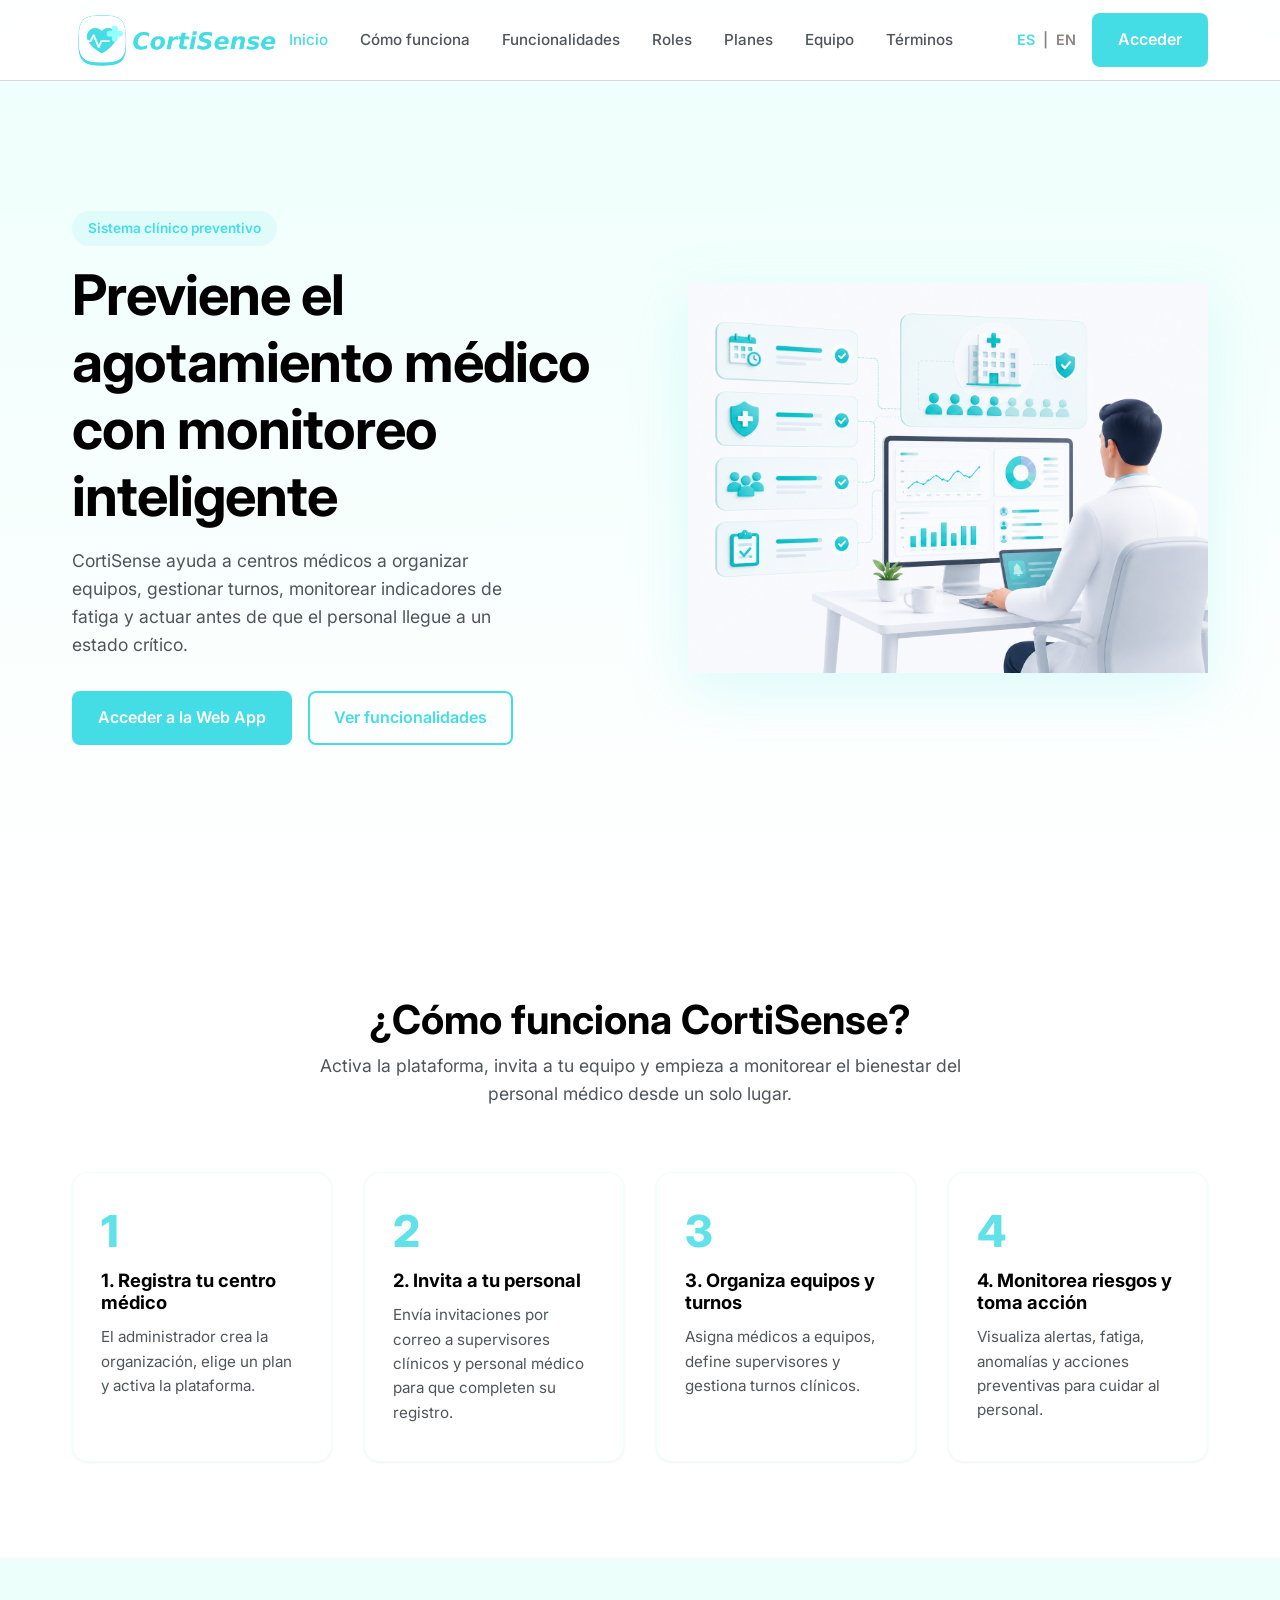
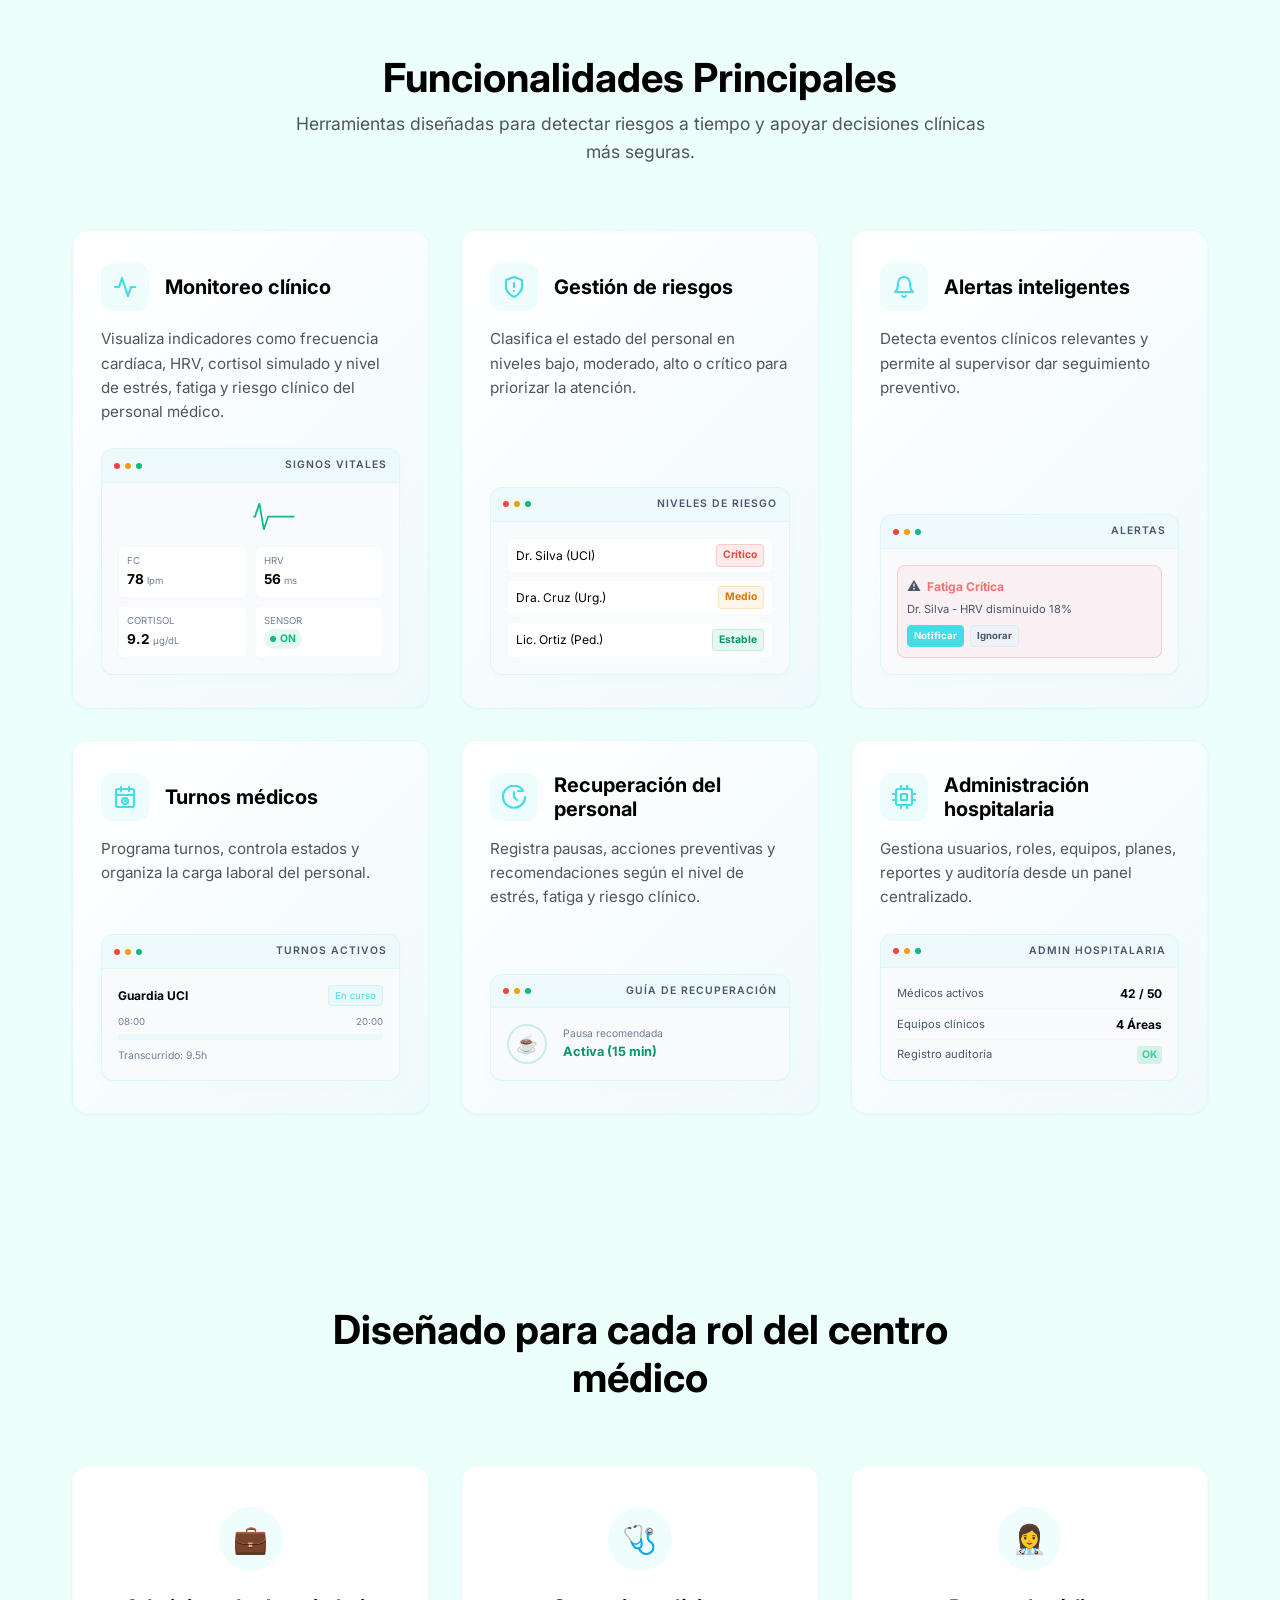
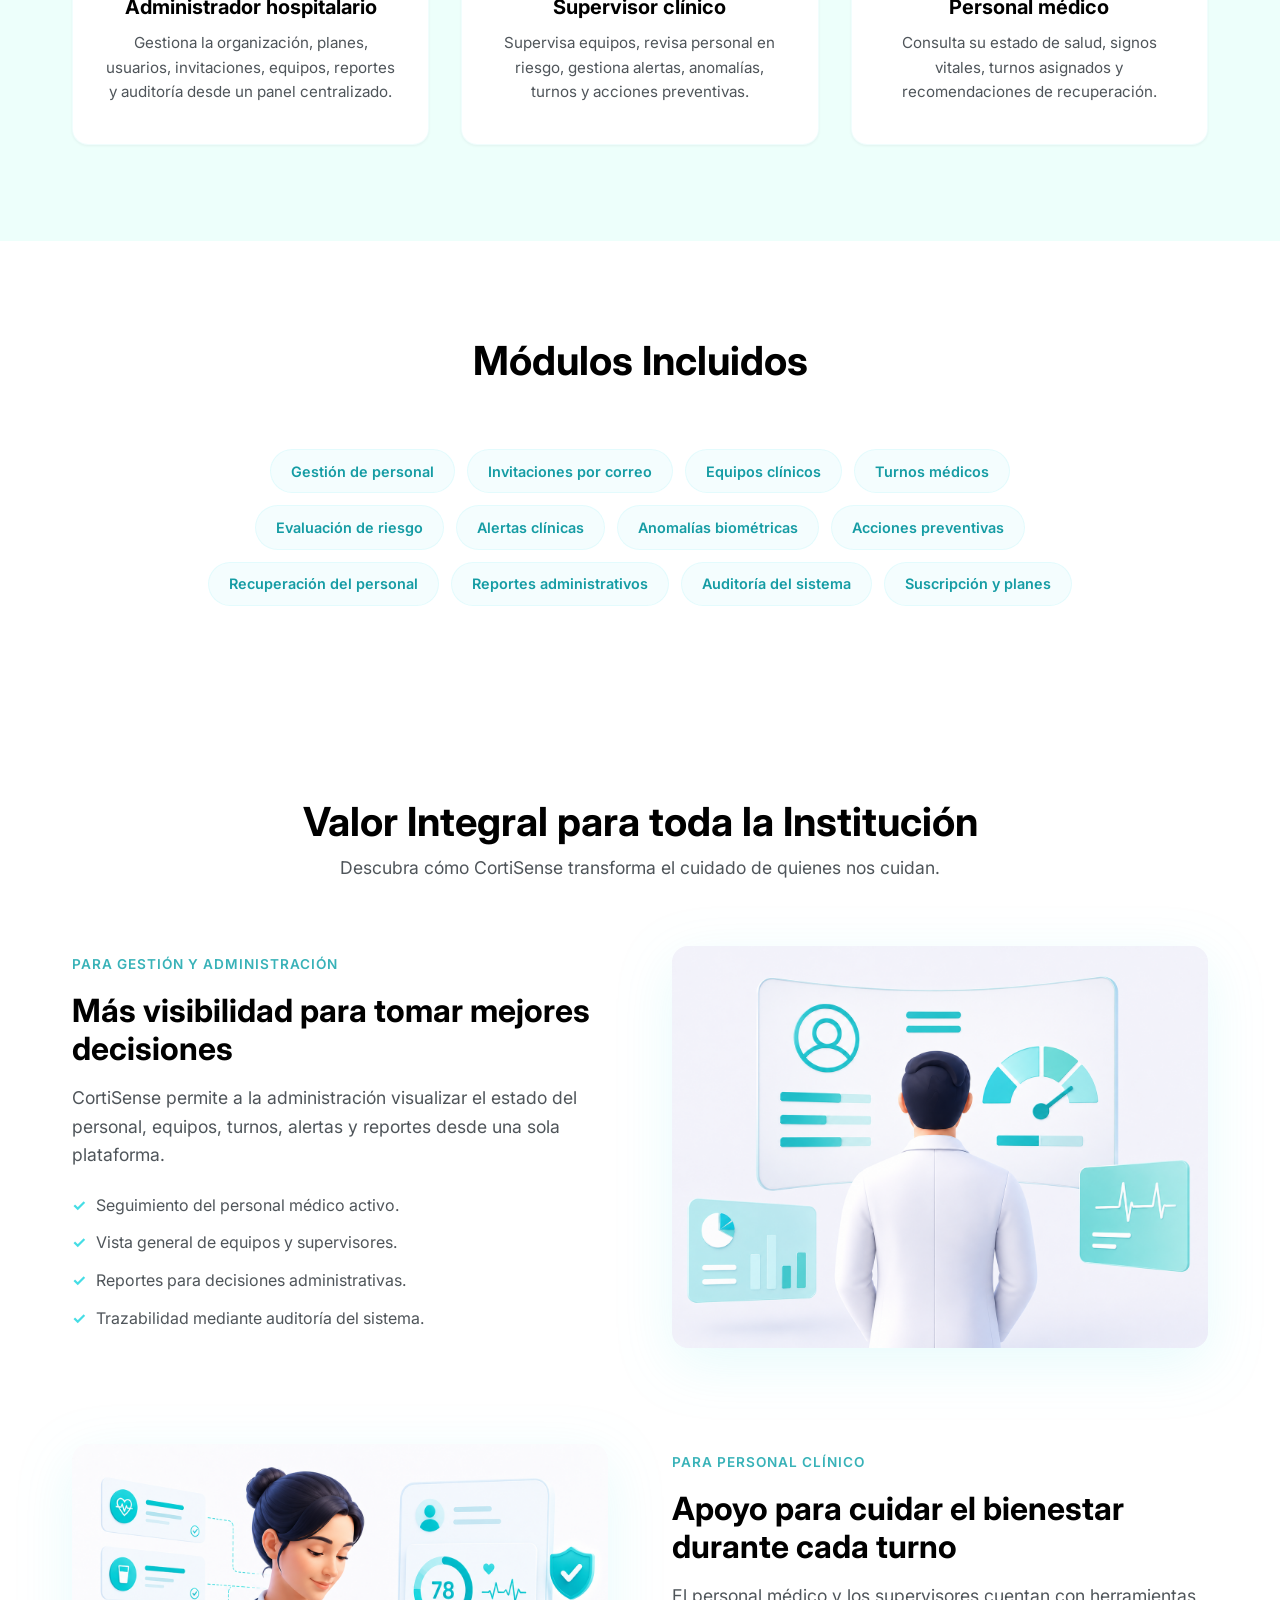
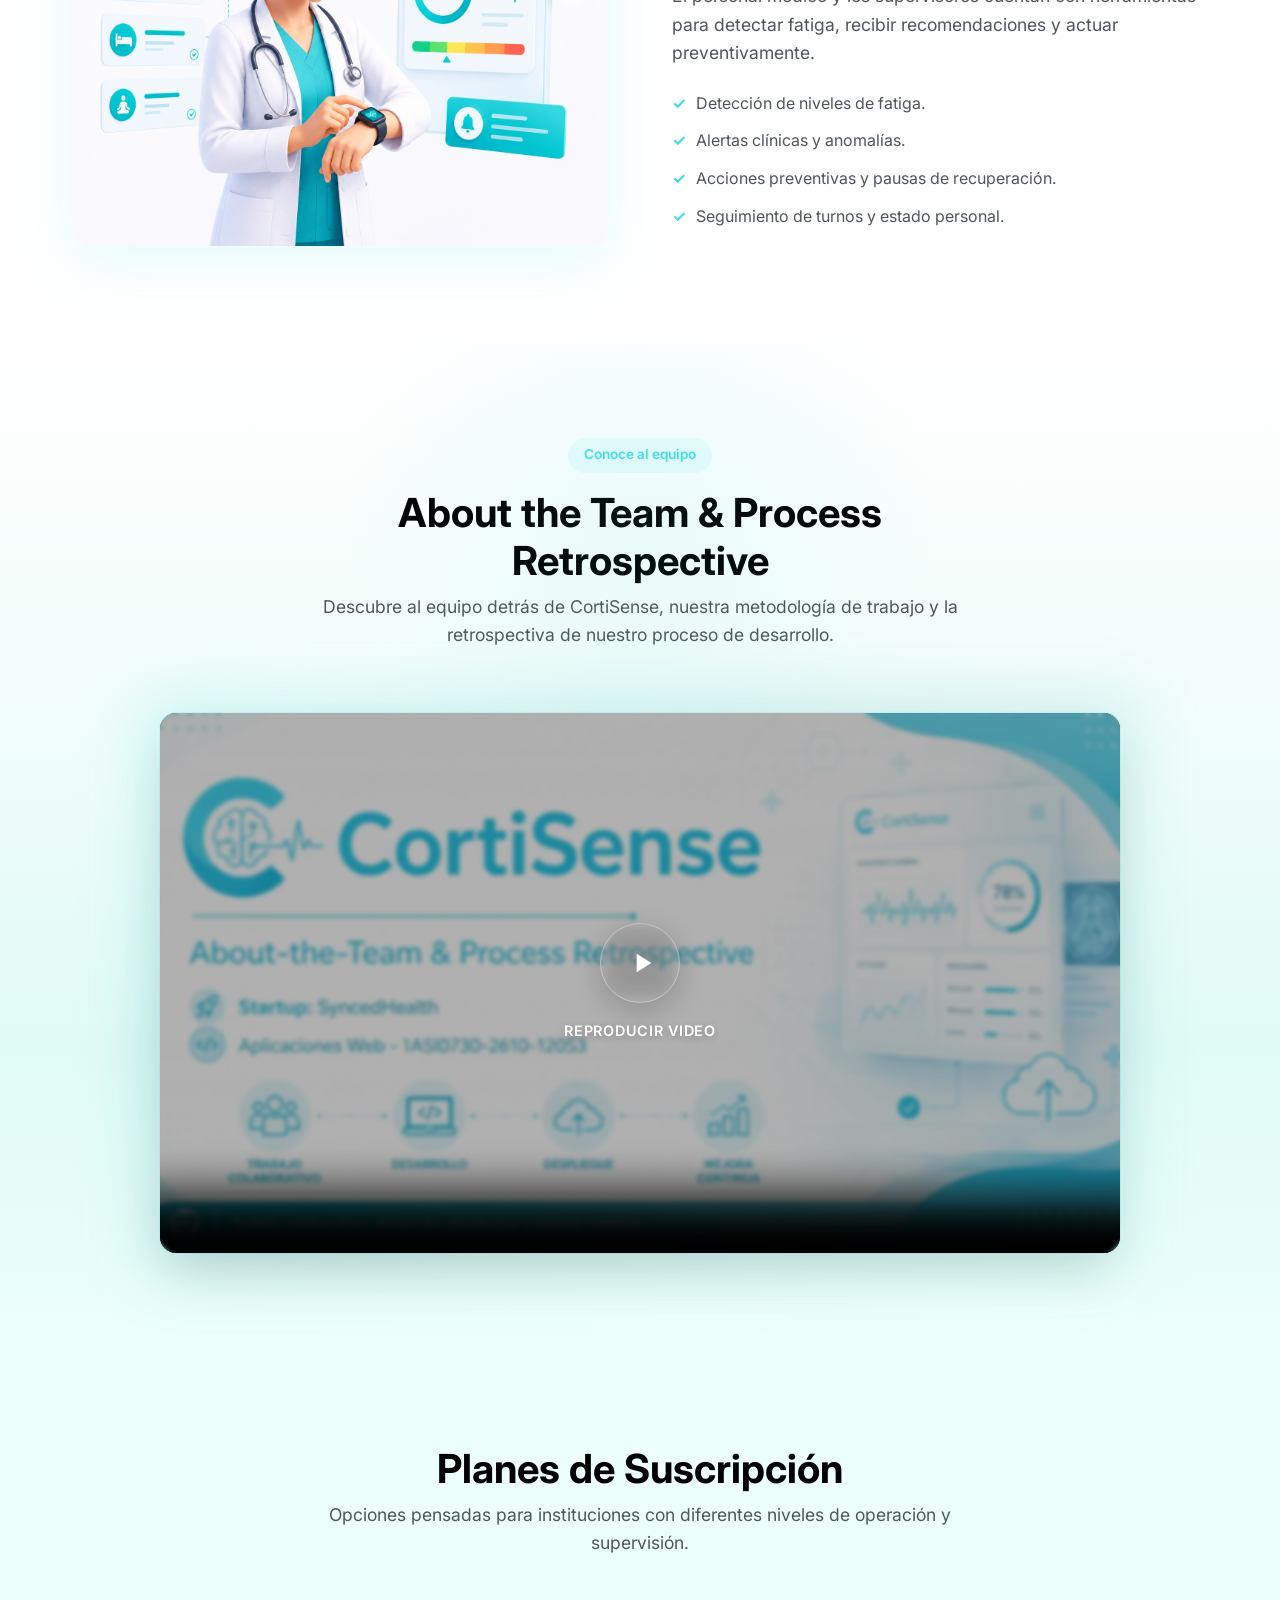
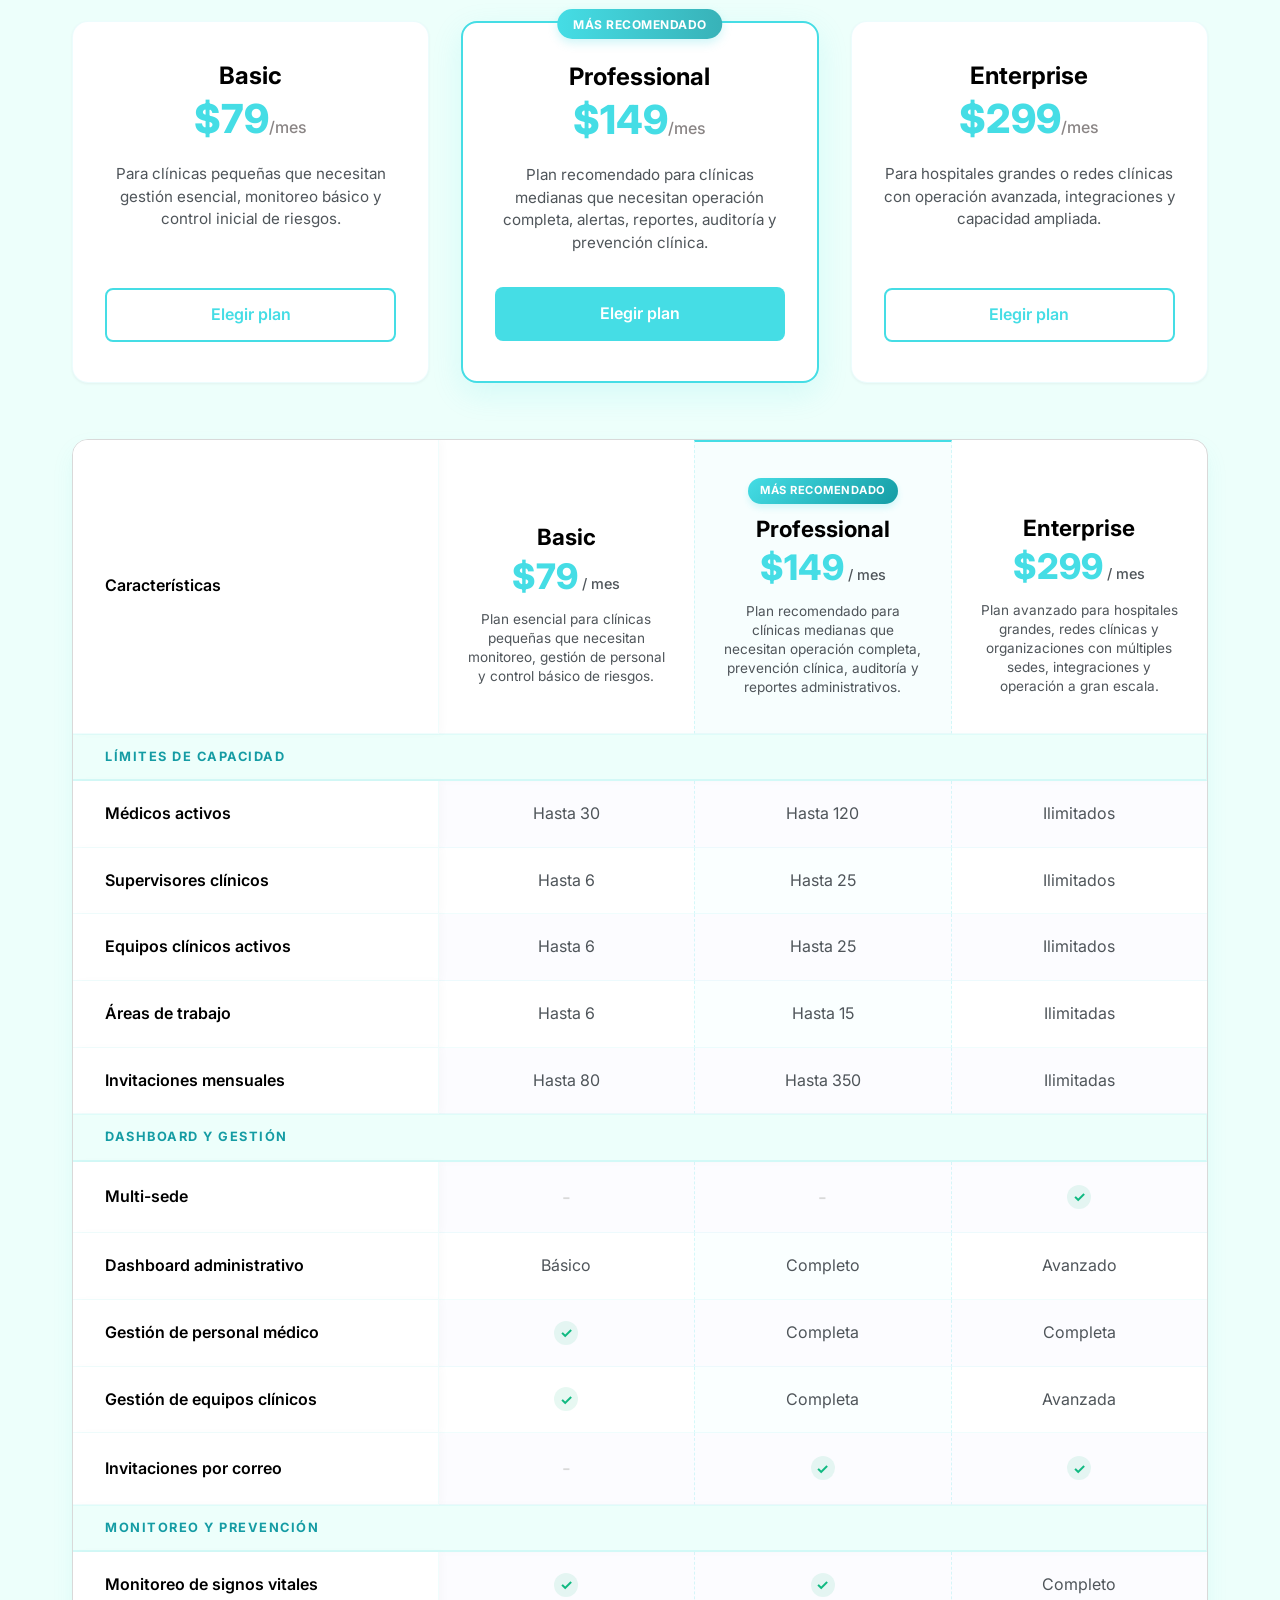
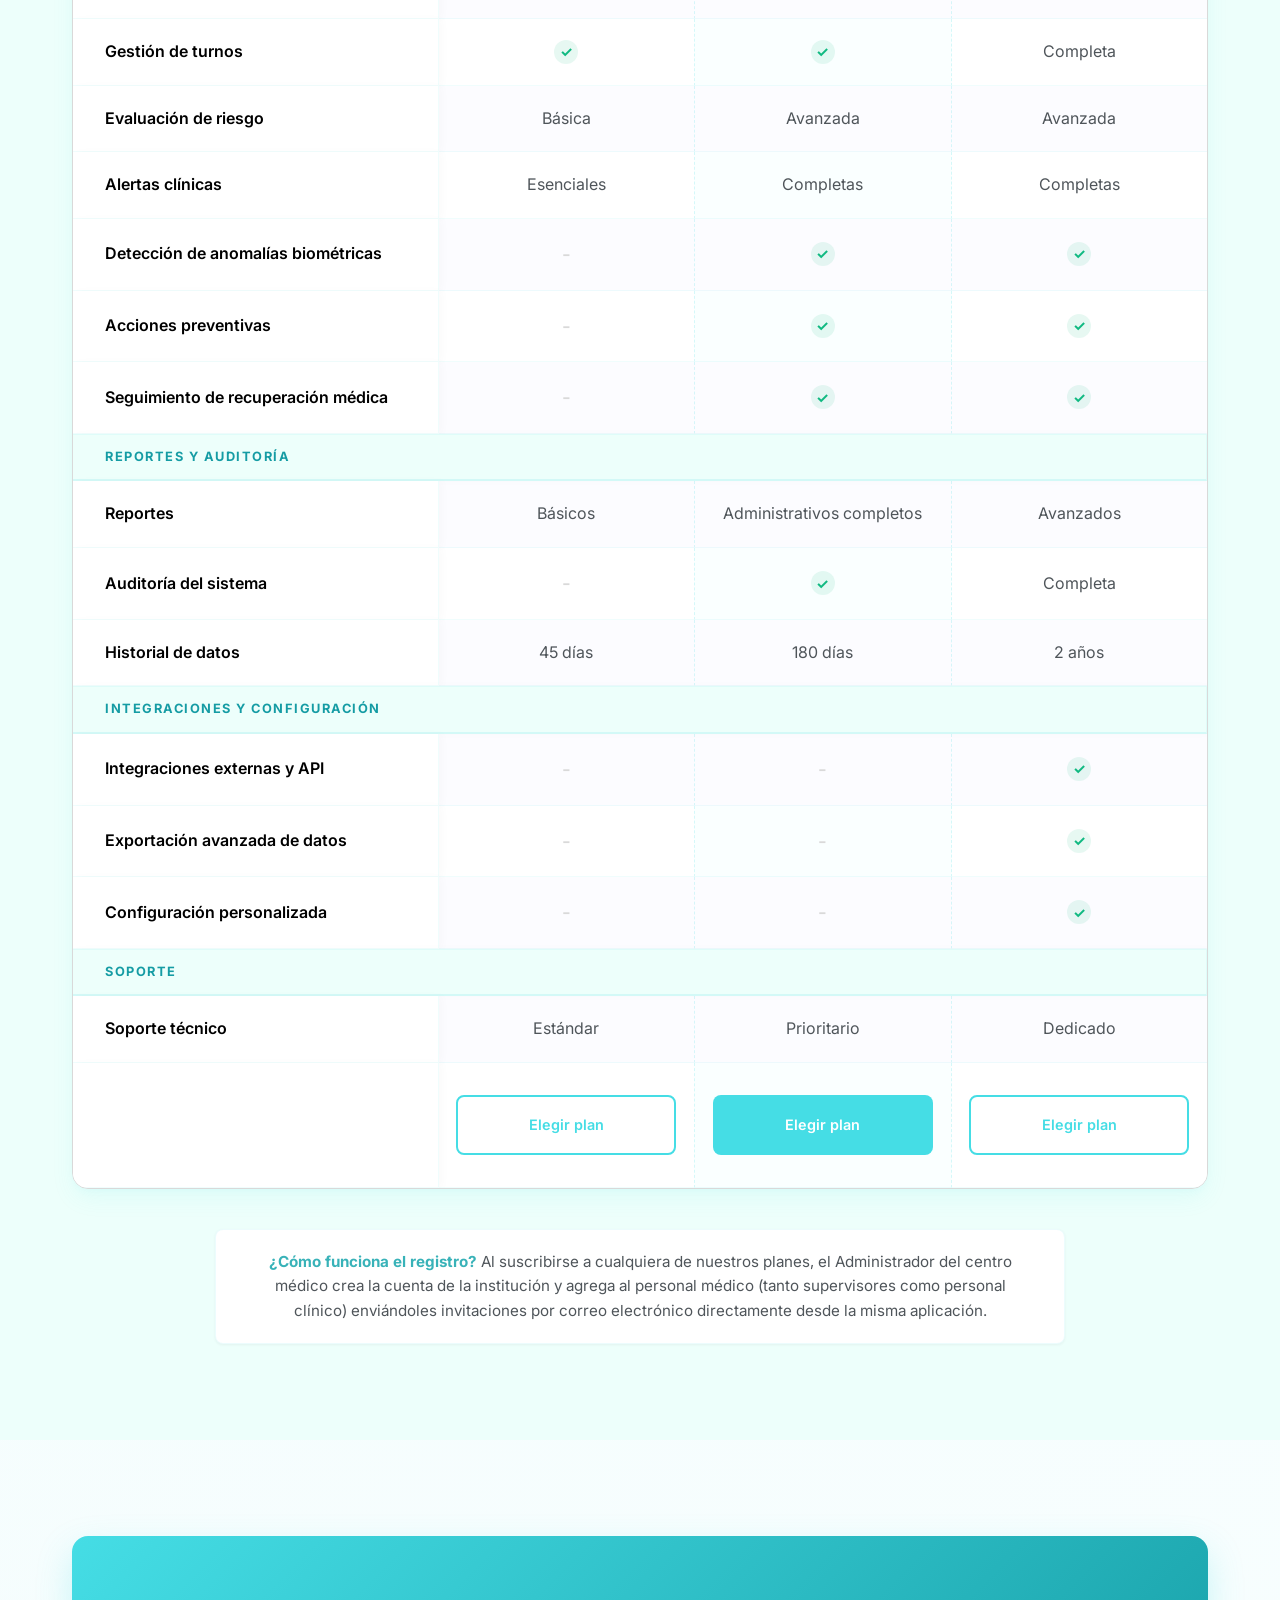
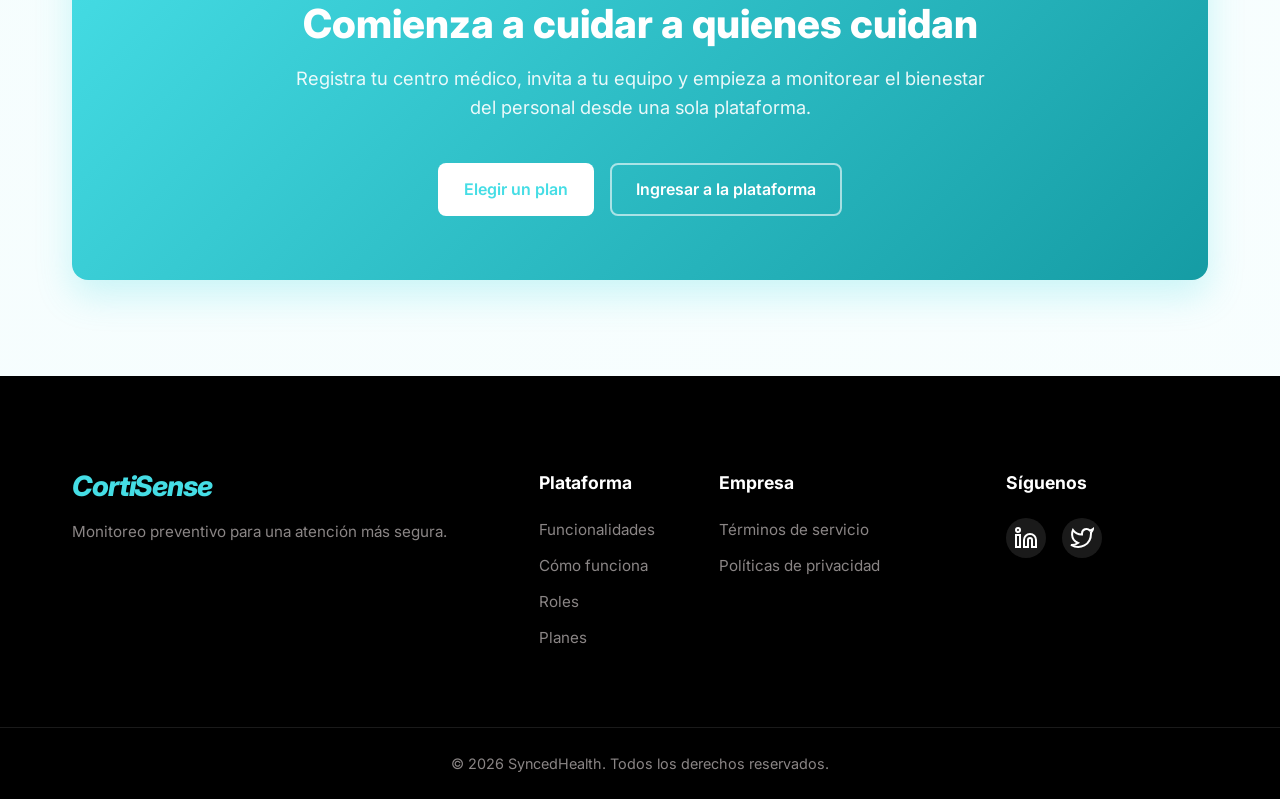
==== commit ab024008: "fix: add about-the-team incrustation" ====
--- a/index.html
+++ b/index.html
@@ -47,6 +47,7 @@
                     <li><a href="#funcionalidades" class="nav-link" data-i18n="nav.features">Funcionalidades</a></li>
                     <li><a href="#roles" class="nav-link" data-i18n="nav.roles">Roles</a></li>
                     <li><a href="#planes" class="nav-link" data-i18n="nav.plans">Planes</a></li>
+                    <li><a href="#about-team" class="nav-link" data-i18n="nav.about_team">Equipo</a></li>
                     <li><a href="terms.html" class="nav-link" data-i18n="nav.terms">Términos</a></li>
                 </ul>
 
@@ -56,7 +57,7 @@
                             class="lang">EN</span>
                     </div>
                     <!-- TODO: Reemplazar "https://app.tudominio.com/login" por la URL real de tu Web App -->
-                    <a href="https://agreeable-smoke-0581ac810.7.azurestaticapps.net/" rel="noopener noreferrer"
+                    <a href="https://app.cortisense.space/sign-in" rel="noopener noreferrer"
                         class="btn btn-primary btn-login" data-i18n="nav.login">Acceder</a>
                 </div>
             </nav>
@@ -78,17 +79,21 @@
             <div class="container hero-container">
                 <div class="hero-content">
                     <div class="badge" data-i18n="hero.badge">Sistema clínico preventivo</div>
-                    <h1 class="hero-title" data-i18n="hero.title">Previene el agotamiento médico con monitoreo inteligente</h1>
+                    <h1 class="hero-title" data-i18n="hero.title">Previene el agotamiento médico con monitoreo
+                        inteligente</h1>
                     <p class="hero-subtitle" data-i18n="hero.subtitle">
-                        CortiSense ayuda a centros médicos a organizar equipos, gestionar turnos, monitorear indicadores de fatiga y actuar antes de que el personal llegue a un estado crítico.
+                        CortiSense ayuda a centros médicos a organizar equipos, gestionar turnos, monitorear indicadores
+                        de fatiga y actuar antes de que el personal llegue a un estado crítico.
                     </p>
                     <div class="hero-cta">
                         <a href="#planes" class="btn btn-primary" data-i18n="hero.cta.plans">Ver planes</a>
-                        <a href="#funcionalidades" class="btn btn-outline" data-i18n="hero.cta.features">Ver funcionalidades</a>
-                    </div>
-                </div>
-
-                <img src="assets/images/monitoreo.png" alt="Panel de monitoreo clínico de CortiSense" class="hero-illustration">
+                        <a href="#funcionalidades" class="btn btn-outline" data-i18n="hero.cta.features">Ver
+                            funcionalidades</a>
+                    </div>
+                </div>
+
+                <img src="assets/images/monitoreo.png" alt="Panel de monitoreo clínico de CortiSense"
+                    class="hero-illustration">
             </div>
         </section>
 
@@ -97,28 +102,33 @@
             <div class="container">
                 <div class="section-header text-center">
                     <h2 class="section-title" data-i18n="how_it_works.title">¿Cómo funciona CortiSense?</h2>
-                    <p class="section-subtitle" data-i18n="how_it_works.subtitle">Activa la plataforma, invita a tu equipo y empieza a monitorear el bienestar del personal médico desde un solo lugar.</p>
+                    <p class="section-subtitle" data-i18n="how_it_works.subtitle">Activa la plataforma, invita a tu
+                        equipo y empieza a monitorear el bienestar del personal médico desde un solo lugar.</p>
                 </div>
                 <div class="steps-grid">
                     <div class="step-card">
                         <div class="step-num">1</div>
                         <h3 class="step-title" data-i18n="how_it_works.step1.title">Registra tu centro médico</h3>
-                        <p class="step-desc" data-i18n="how_it_works.step1.desc">El administrador crea la organización, elige un plan y activa la plataforma.</p>
+                        <p class="step-desc" data-i18n="how_it_works.step1.desc">El administrador crea la organización,
+                            elige un plan y activa la plataforma.</p>
                     </div>
                     <div class="step-card">
                         <div class="step-num">2</div>
                         <h3 class="step-title" data-i18n="how_it_works.step2.title">Invita a tu personal</h3>
-                        <p class="step-desc" data-i18n="how_it_works.step2.desc">Envía invitaciones por correo a supervisores clínicos y personal médico para que completen su registro.</p>
+                        <p class="step-desc" data-i18n="how_it_works.step2.desc">Envía invitaciones por correo a
+                            supervisores clínicos y personal médico para que completen su registro.</p>
                     </div>
                     <div class="step-card">
                         <div class="step-num">3</div>
                         <h3 class="step-title" data-i18n="how_it_works.step3.title">Organiza equipos y turnos</h3>
-                        <p class="step-desc" data-i18n="how_it_works.step3.desc">Asigna médicos a equipos, define supervisores y gestiona turnos clínicos.</p>
+                        <p class="step-desc" data-i18n="how_it_works.step3.desc">Asigna médicos a equipos, define
+                            supervisores y gestiona turnos clínicos.</p>
                     </div>
                     <div class="step-card">
                         <div class="step-num">4</div>
                         <h3 class="step-title" data-i18n="how_it_works.step4.title">Monitorea riesgos y toma acción</h3>
-                        <p class="step-desc" data-i18n="how_it_works.step4.desc">Visualiza alertas, fatiga, anomalías y acciones preventivas para cuidar al personal.</p>
+                        <p class="step-desc" data-i18n="how_it_works.step4.desc">Visualiza alertas, fatiga, anomalías y
+                            acciones preventivas para cuidar al personal.</p>
                     </div>
                 </div>
             </div>
@@ -437,21 +447,24 @@
                             <span class="role-icon">💼</span>
                         </div>
                         <h3 class="role-title" data-i18n="roles.admin.title">Administrador hospitalario</h3>
-                        <p class="role-desc" data-i18n="roles.admin.desc">Gestiona la organización, planes, usuarios, invitaciones, equipos, reportes y auditoría desde un panel centralizado.</p>
+                        <p class="role-desc" data-i18n="roles.admin.desc">Gestiona la organización, planes, usuarios,
+                            invitaciones, equipos, reportes y auditoría desde un panel centralizado.</p>
                     </div>
                     <div class="role-card">
                         <div class="role-icon-container">
                             <span class="role-icon">🩺</span>
                         </div>
                         <h3 class="role-title" data-i18n="roles.supervisor.title">Supervisor clínico</h3>
-                        <p class="role-desc" data-i18n="roles.supervisor.desc">Supervisa equipos, revisa personal en riesgo, gestiona alertas, anomalías, turnos y acciones preventivas.</p>
+                        <p class="role-desc" data-i18n="roles.supervisor.desc">Supervisa equipos, revisa personal en
+                            riesgo, gestiona alertas, anomalías, turnos y acciones preventivas.</p>
                     </div>
                     <div class="role-card">
                         <div class="role-icon-container">
                             <span class="role-icon">👩‍⚕️</span>
                         </div>
                         <h3 class="role-title" data-i18n="roles.doctor.title">Personal médico</h3>
-                        <p class="role-desc" data-i18n="roles.doctor.desc">Consulta su estado de salud, signos vitales, turnos asignados y recomendaciones de recuperación.</p>
+                        <p class="role-desc" data-i18n="roles.doctor.desc">Consulta su estado de salud, signos vitales,
+                            turnos asignados y recomendaciones de recuperación.</p>
                     </div>
                 </div>
             </div>
@@ -517,14 +530,16 @@
                             </ul>
                         </div>
 
-                        <img src="assets/images/gestion_administracion.png" alt="Panel de gestión y administración institucional" class="benefit-image">
+                        <img src="assets/images/gestion_administracion.png"
+                            alt="Panel de gestión y administración institucional" class="benefit-image">
 
                     </div>
 
                     <!-- Beneficios Clínico -->
                     <div class="benefit-block image-left">
 
-                        <img src="assets/images/personal_clinico.png" alt="Personal clínico usando monitoreo preventivo" class="benefit-image">
+                        <img src="assets/images/personal_clinico.png" alt="Personal clínico usando monitoreo preventivo"
+                            class="benefit-image">
                         <div class="benefit-content">
                             <span class="benefit-tag" data-i18n="benefits.b2.tag">Para Personal Clínico</span>
                             <h3 class="benefit-title" data-i18n="benefits.b2.title">Apoyo para cuidar su bienestar
@@ -553,6 +568,39 @@
             </div>
         </section>
 
+        <!-- About The Team Video Section -->
+        <section id="about-team" class="section video-showcase-section">
+            <div class="container">
+                <div class="section-header text-center">
+                    <div class="badge" data-i18n="video.badge">Conoce al equipo</div>
+                    <h2 class="section-title" data-i18n="video.title">About the Team & Process Retrospective</h2>
+                    <p class="section-subtitle" data-i18n="video.subtitle">Descubre al equipo detrás de CortiSense, nuestra metodología de trabajo y la retrospectiva de nuestro proceso de desarrollo.</p>
+                </div>
+                <div class="video-container" id="video-container">
+                    <div class="video-glow"></div>
+                    <div class="video-wrapper">
+                        <video
+                            id="about-team-video"
+                            poster="assets/images/about-the-team-poster.png"
+                            preload="metadata"
+                            controls
+                            playsinline>
+                            <source src="assets/videos/About-The-Team.mp4" type="video/mp4">
+                            Tu navegador no soporta el elemento de video.
+                        </video>
+                        <div class="video-overlay" id="video-overlay">
+                            <button class="play-btn" id="play-btn" aria-label="Reproducir video">
+                                <svg width="32" height="32" viewBox="0 0 24 24" fill="currentColor">
+                                    <path d="M8 5v14l11-7z"/>
+                                </svg>
+                            </button>
+                            <span class="play-label" data-i18n="video.play">Reproducir video</span>
+                        </div>
+                    </div>
+                </div>
+            </div>
+        </section>
+
         <!-- Planes Section -->
         <section id="planes" class="section bg-light">
             <div class="container">
@@ -571,10 +619,12 @@
                             <h3 class="plan-card-name" data-i18n="plans.basic.name">Basic</h3>
                             <div class="plan-card-price">$79<span class="plan-card-period">/mes</span></div>
                         </div>
-                        <p class="plan-card-desc" data-i18n="plans.basic.summary">Para clínicas pequeñas que necesitan gestión esencial, monitoreo básico y control inicial de riesgos.</p>
-                        <a href="https://agreeable-smoke-0581ac810.7.azurestaticapps.net/register-organization/basic" class="btn btn-outline btn-block plan-card-btn" data-i18n="plans.cta.basic">Elegir plan</a>
-                    </div>
-                    
+                        <p class="plan-card-desc" data-i18n="plans.basic.summary">Para clínicas pequeñas que necesitan
+                            gestión esencial, monitoreo básico y control inicial de riesgos.</p>
+                        <a href="https://app.cortisense.space/register-organization/basic"
+                            class="btn btn-outline btn-block plan-card-btn" data-i18n="plans.cta.basic">Elegir plan</a>
+                    </div>
+
                     <!-- Pro Card (Recomendado) -->
                     <div class="plan-summary-card recommended">
                         <div class="plan-badge-recommended" data-i18n="plans.popular.badge">Más recomendado</div>
@@ -582,18 +632,22 @@
                             <h3 class="plan-card-name" data-i18n="plans.pro.name">Professional</h3>
                             <div class="plan-card-price">$149<span class="plan-card-period">/mes</span></div>
                         </div>
-                        <p class="plan-card-desc" data-i18n="plans.pro.summary">Plan recomendado para clínicas medianas que necesitan operación completa, alertas, reportes, auditoría y prevención clínica.</p>
-                        <a href="https://agreeable-smoke-0581ac810.7.azurestaticapps.net/register-organization/professional" class="btn btn-primary btn-block plan-card-btn" data-i18n="plans.cta.pro">Elegir plan</a>
-                    </div>
-                    
+                        <p class="plan-card-desc" data-i18n="plans.pro.summary">Plan recomendado para clínicas medianas
+                            que necesitan operación completa, alertas, reportes, auditoría y prevención clínica.</p>
+                        <a href="https://app.cortisense.space/register-organization/professional"
+                            class="btn btn-primary btn-block plan-card-btn" data-i18n="plans.cta.pro">Elegir plan</a>
+                    </div>
+
                     <!-- Enterprise Card -->
                     <div class="plan-summary-card">
                         <div class="plan-card-header">
                             <h3 class="plan-card-name" data-i18n="plans.ent.name">Enterprise</h3>
                             <div class="plan-card-price">$299<span class="plan-card-period">/mes</span></div>
                         </div>
-                        <p class="plan-card-desc" data-i18n="plans.ent.summary">Para hospitales grandes o redes clínicas con operación avanzada, integraciones y capacidad ampliada.</p>
-                        <a href="https://agreeable-smoke-0581ac810.7.azurestaticapps.net/register-organization/enterprise" class="btn btn-outline btn-block plan-card-btn" data-i18n="plans.cta.ent">Elegir plan</a>
+                        <p class="plan-card-desc" data-i18n="plans.ent.summary">Para hospitales grandes o redes clínicas
+                            con operación avanzada, integraciones y capacidad ampliada.</p>
+                        <a href="https://app.cortisense.space/register-organization/enterprise"
+                            class="btn btn-outline btn-block plan-card-btn" data-i18n="plans.cta.ent">Elegir plan</a>
                     </div>
                 </div>
 
@@ -819,15 +873,15 @@
                             <tr class="action-row">
                                 <td></td>
                                 <td>
-                                    <a href="https://agreeable-smoke-0581ac810.7.azurestaticapps.net/register-organization/basic"
+                                    <a href="https://app.cortisense.space/register-organization/basic"
                                         class="btn btn-outline plan-btn" data-i18n="plans.cta.basic">Elegir plan</a>
                                 </td>
                                 <td class="popular-col">
-                                    <a href="https://agreeable-smoke-0581ac810.7.azurestaticapps.net/register-organization/professional"
+                                    <a href="https://app.cortisense.space/register-organization/professional"
                                         class="btn btn-primary plan-btn" data-i18n="plans.cta.pro">Elegir plan</a>
                                 </td>
                                 <td>
-                                    <a href="https://agreeable-smoke-0581ac810.7.azurestaticapps.net/register-organization/enterprise"
+                                    <a href="https://app.cortisense.space/register-organization/enterprise"
                                         class="btn btn-outline plan-btn" data-i18n="plans.cta.ent">Elegir plan</a>
                                 </td>
                             </tr>
@@ -849,10 +903,12 @@
             <div class="container">
                 <div class="final-cta-card">
                     <h2 class="final-cta-title" data-i18n="cta_final.title">Comienza a cuidar a quienes cuidan</h2>
-                    <p class="final-cta-subtitle" data-i18n="cta_final.subtitle">Registra tu centro médico, invita a tu equipo y empieza a monitorear el bienestar del personal desde una sola plataforma.</p>
+                    <p class="final-cta-subtitle" data-i18n="cta_final.subtitle">Registra tu centro médico, invita a tu
+                        equipo y empieza a monitorear el bienestar del personal desde una sola plataforma.</p>
                     <div class="final-cta-buttons">
                         <a href="#planes" class="btn btn-primary" data-i18n="cta_final.choose_plan">Elegir un plan</a>
-                        <a href="https://agreeable-smoke-0581ac810.7.azurestaticapps.net/" class="btn btn-outline" data-i18n="cta_final.login">Ingresar a la plataforma</a>
+                        <a href="https://app.cortisense.space/sign-in" class="btn btn-outline"
+                            data-i18n="cta_final.login">Ingresar a la plataforma</a>
                     </div>
                 </div>
             </div>
@@ -914,6 +970,7 @@
         </footer>
 
         <script src="assets/scripts/main.js"></script>
+    </main>
 </body>
 
 </html>
--- a/assets/css/styles.css
+++ b/assets/css/styles.css
@@ -2239,3 +2239,201 @@
     letter-spacing: -0.04em;
     line-height: 1;
 }
+
+/* ==========================================================================
+   Video Showcase Section
+   ========================================================================== */
+.video-showcase-section {
+    background: linear-gradient(180deg, var(--bg-white) 0%, #f0fdfa 40%, #e0faf5 70%, var(--bg-light) 100%);
+    position: relative;
+    overflow: hidden;
+}
+
+.video-showcase-section::before {
+    content: '';
+    position: absolute;
+    top: -120px;
+    left: 50%;
+    transform: translateX(-50%);
+    width: 600px;
+    height: 600px;
+    background: radial-gradient(circle, rgba(69, 221, 229, 0.08) 0%, transparent 70%);
+    pointer-events: none;
+}
+
+.video-container {
+    position: relative;
+    max-width: 960px;
+    margin: 0 auto;
+}
+
+.video-glow {
+    position: absolute;
+    inset: -20px;
+    background: linear-gradient(135deg, rgba(69, 221, 229, 0.2) 0%, rgba(21, 156, 164, 0.15) 50%, rgba(69, 221, 229, 0.1) 100%);
+    border-radius: calc(var(--radius-lg) + 8px);
+    filter: blur(30px);
+    z-index: 0;
+    animation: glowPulse 4s ease-in-out infinite;
+}
+
+@keyframes glowPulse {
+    0%, 100% { opacity: 0.6; transform: scale(1); }
+    50% { opacity: 1; transform: scale(1.02); }
+}
+
+.video-wrapper {
+    position: relative;
+    z-index: 1;
+    border-radius: var(--radius-lg);
+    overflow: hidden;
+    box-shadow:
+        0 25px 50px -12px rgba(0, 0, 0, 0.15),
+        0 0 0 1px rgba(69, 221, 229, 0.15);
+    background-color: #000;
+    aspect-ratio: 16 / 9;
+}
+
+.video-wrapper video {
+    width: 100%;
+    height: 100%;
+    object-fit: cover;
+    display: block;
+    border-radius: var(--radius-lg);
+}
+
+.video-overlay {
+    position: absolute;
+    inset: 0;
+    display: flex;
+    flex-direction: column;
+    align-items: center;
+    justify-content: center;
+    gap: 1rem;
+    background: rgba(0, 0, 0, 0.3);
+    backdrop-filter: blur(2px);
+    cursor: pointer;
+    transition: all 0.4s ease;
+    z-index: 2;
+    border-radius: var(--radius-lg);
+}
+
+.video-overlay:hover {
+    background: rgba(0, 0, 0, 0.2);
+}
+
+.video-overlay.hidden {
+    opacity: 0;
+    pointer-events: none;
+}
+
+.play-btn {
+    width: 80px;
+    height: 80px;
+    border-radius: 50%;
+    border: none;
+    background: rgba(255, 255, 255, 0.2);
+    backdrop-filter: blur(12px);
+    color: white;
+    display: flex;
+    align-items: center;
+    justify-content: center;
+    cursor: pointer;
+    transition: all 0.3s ease;
+    box-shadow:
+        0 8px 32px rgba(0, 0, 0, 0.2),
+        inset 0 0 0 1px rgba(255, 255, 255, 0.3);
+    animation: playPulse 2.5s ease-in-out infinite;
+}
+
+.play-btn:hover {
+    background: rgba(69, 221, 229, 0.8);
+    transform: scale(1.1);
+    box-shadow:
+        0 12px 40px rgba(69, 221, 229, 0.4),
+        inset 0 0 0 1px rgba(255, 255, 255, 0.4);
+}
+
+.play-btn svg {
+    margin-left: 4px;
+}
+
+@keyframes playPulse {
+    0%, 100% { box-shadow: 0 8px 32px rgba(0, 0, 0, 0.2), inset 0 0 0 1px rgba(255, 255, 255, 0.3), 0 0 0 0 rgba(255, 255, 255, 0.3); }
+    50% { box-shadow: 0 8px 32px rgba(0, 0, 0, 0.2), inset 0 0 0 1px rgba(255, 255, 255, 0.3), 0 0 0 20px rgba(255, 255, 255, 0); }
+}
+
+.play-label {
+    color: white;
+    font-weight: 600;
+    font-size: 0.9rem;
+    letter-spacing: 0.05em;
+    text-transform: uppercase;
+    text-shadow: 0 2px 8px rgba(0, 0, 0, 0.3);
+}
+
+/* ==========================================================================
+   Design Improvements – Animated Section Reveals
+   ========================================================================== */
+.section-header .badge {
+    animation: fadeInUp 0.6s ease;
+}
+
+@keyframes fadeInUp {
+    from { opacity: 0; transform: translateY(20px); }
+    to { opacity: 1; transform: translateY(0); }
+}
+
+/* Subtle hover lift for all cards */
+.step-card,
+.feature-card,
+.role-card,
+.module-chip {
+    transition: transform 0.3s ease, box-shadow 0.3s ease;
+}
+
+.step-card:hover,
+.feature-card:hover,
+.role-card:hover {
+    transform: translateY(-4px);
+    box-shadow: 0 12px 30px rgba(69, 221, 229, 0.12);
+}
+
+.module-chip:hover {
+    transform: translateY(-2px);
+    box-shadow: 0 6px 18px rgba(69, 221, 229, 0.1);
+}
+
+/* Responsive video */
+@media (max-width: 768px) {
+    .video-wrapper {
+        border-radius: var(--radius-md);
+    }
+
+    .video-overlay {
+        border-radius: var(--radius-md);
+    }
+
+    .video-wrapper video {
+        border-radius: var(--radius-md);
+    }
+
+    .play-btn {
+        width: 64px;
+        height: 64px;
+    }
+
+    .play-btn svg {
+        width: 24px;
+        height: 24px;
+    }
+
+    .play-label {
+        font-size: 0.8rem;
+    }
+
+    .video-glow {
+        inset: -10px;
+        filter: blur(20px);
+    }
+}
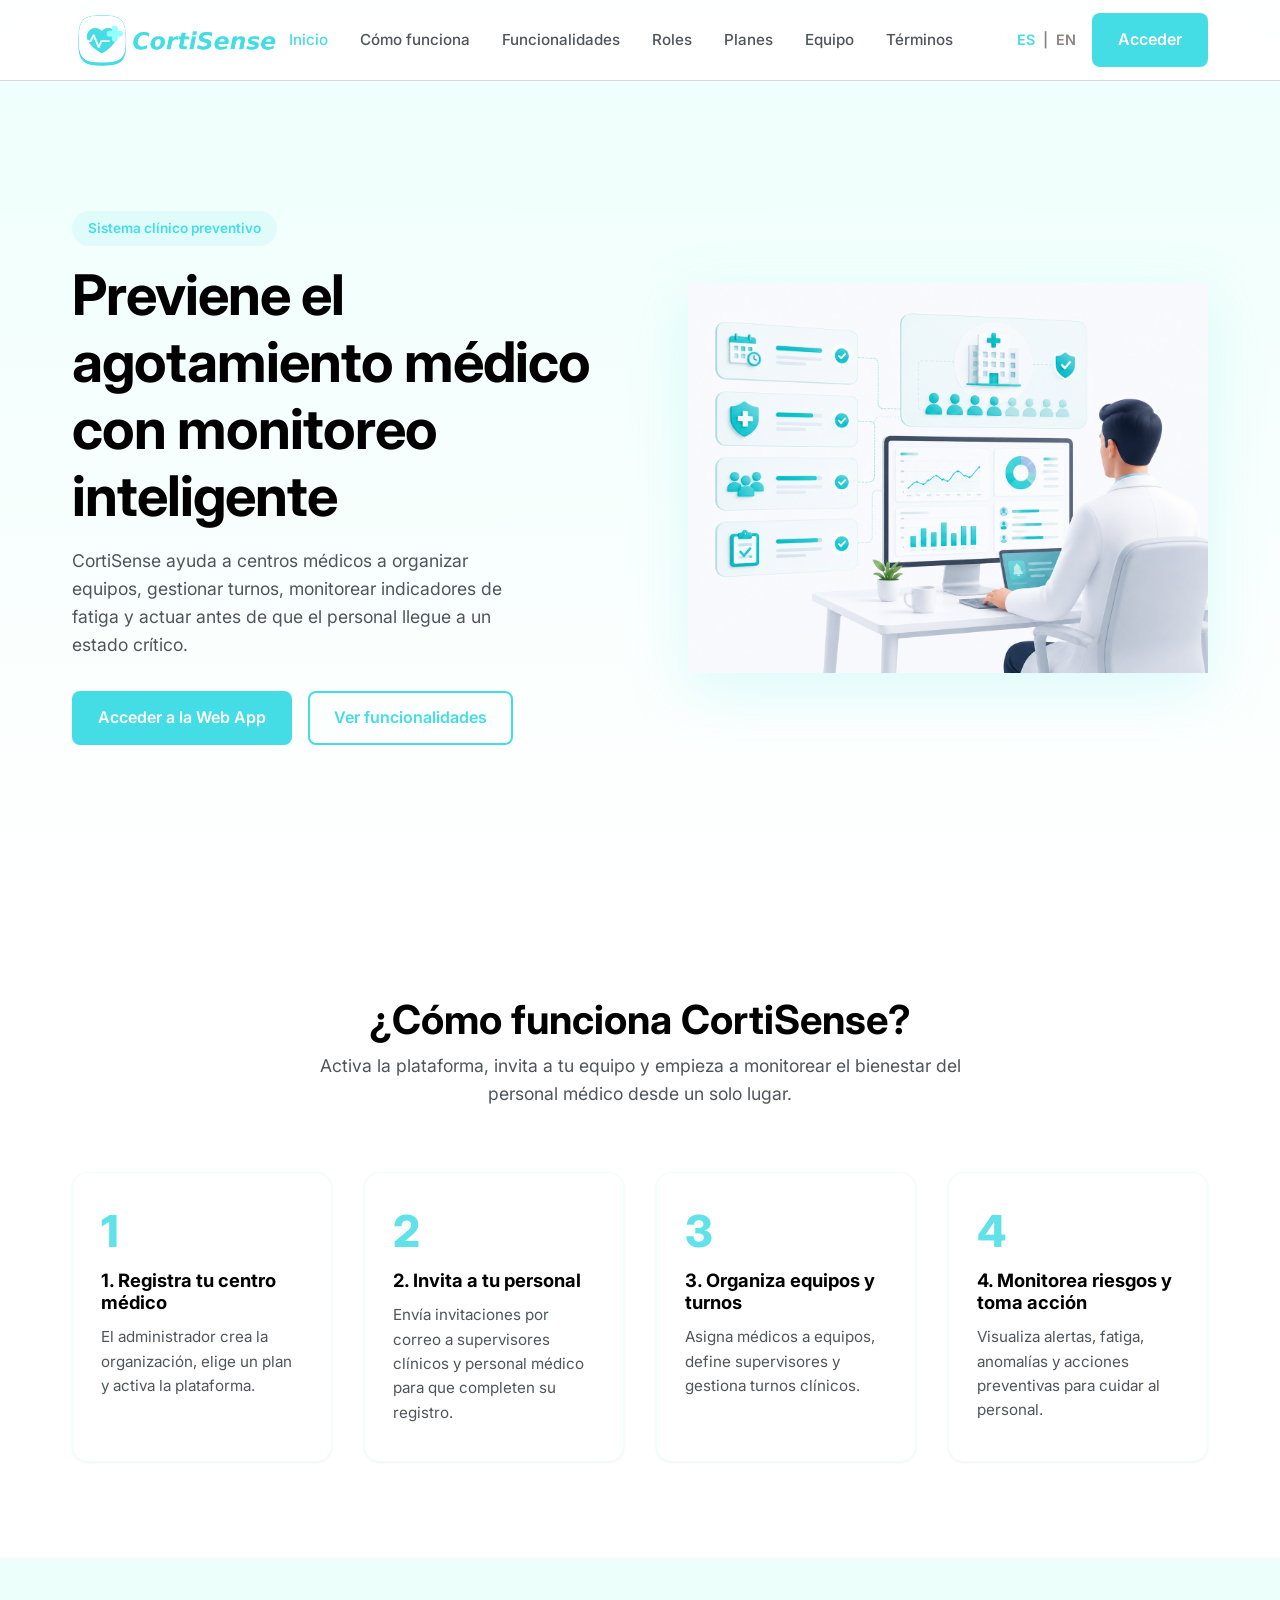
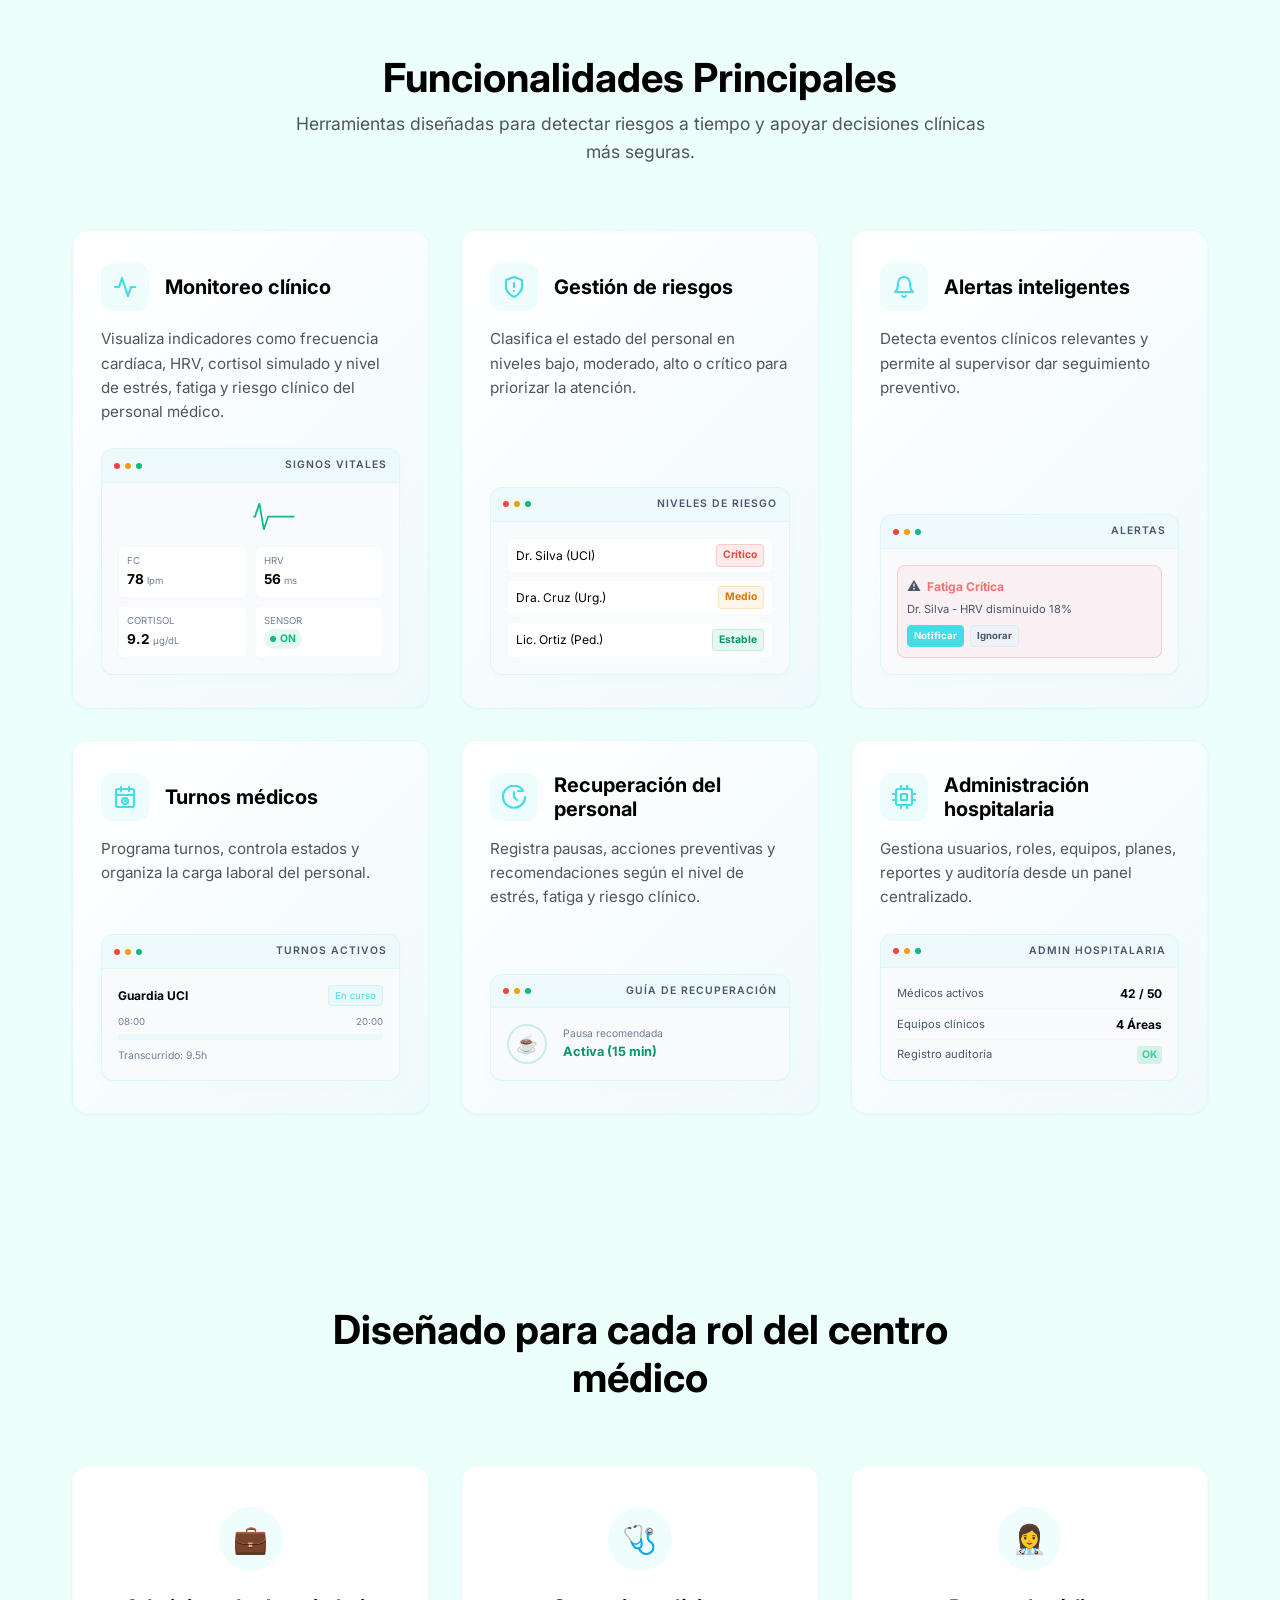
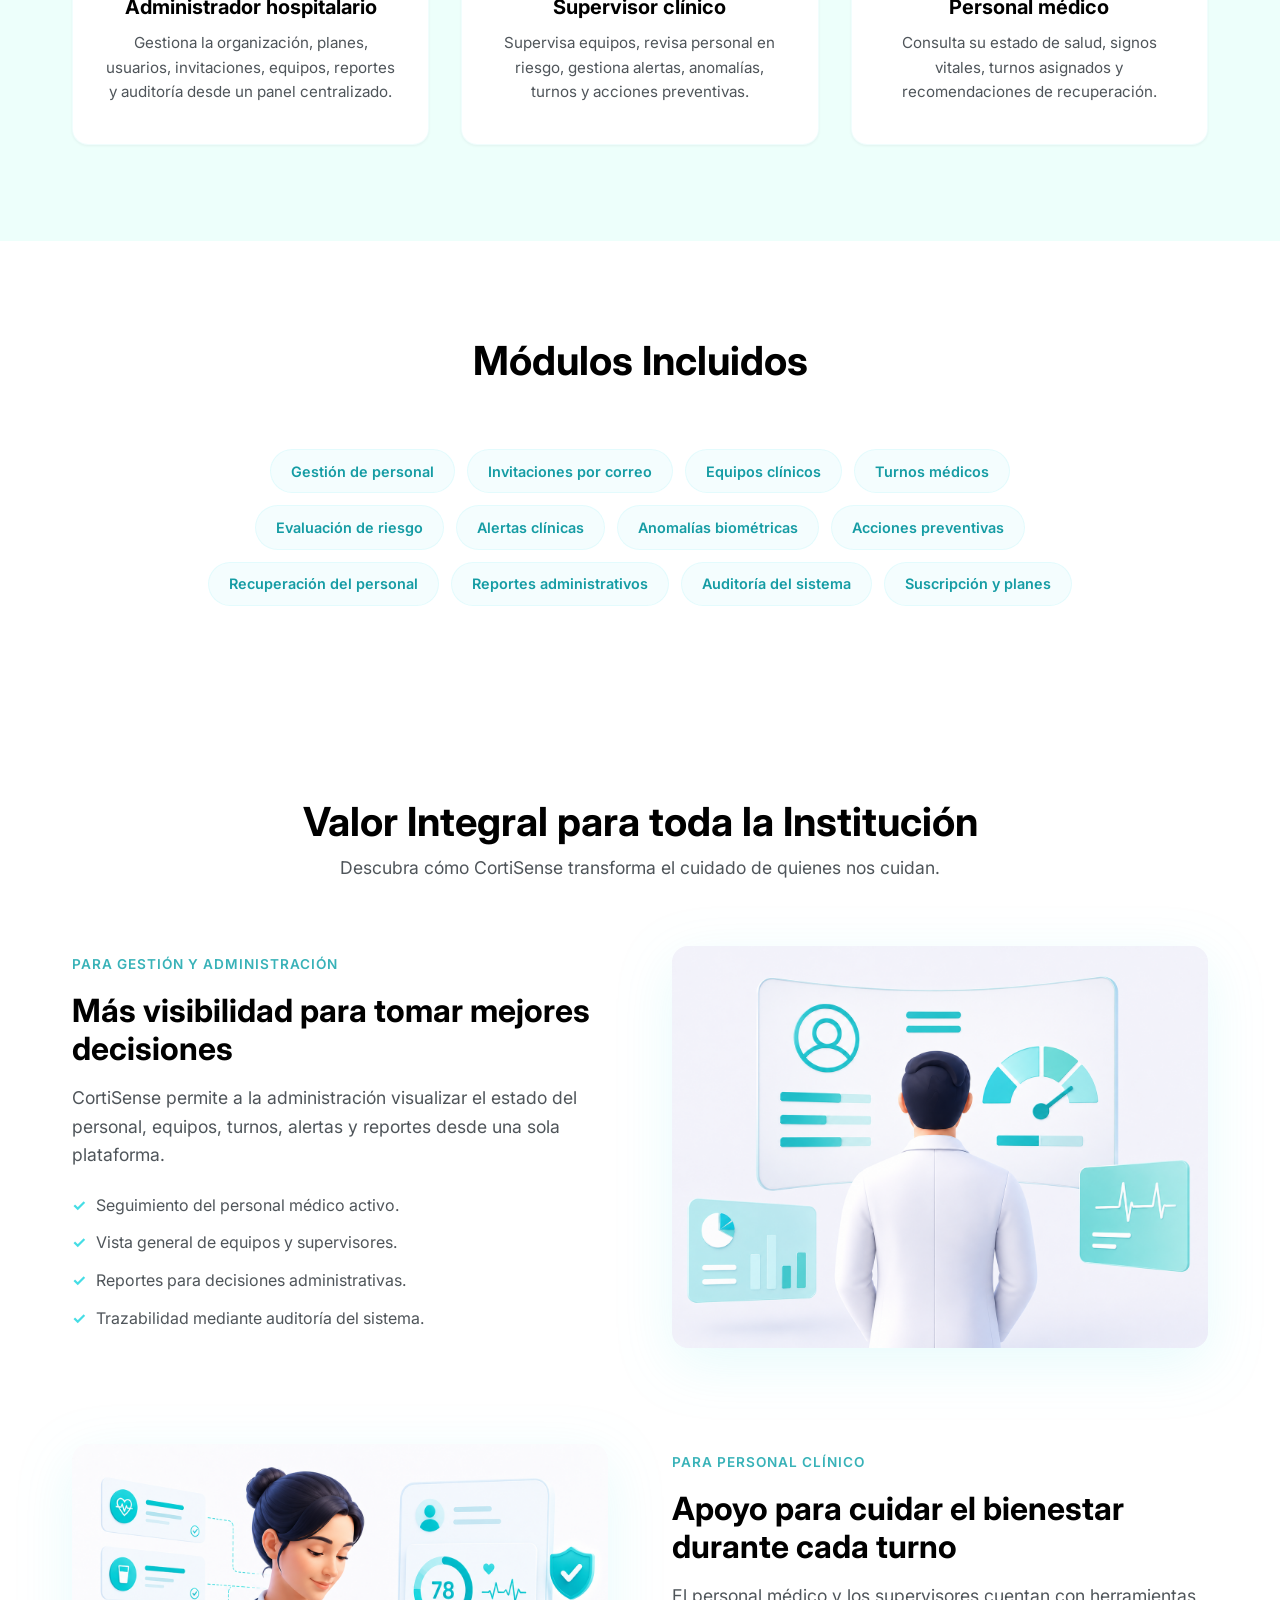
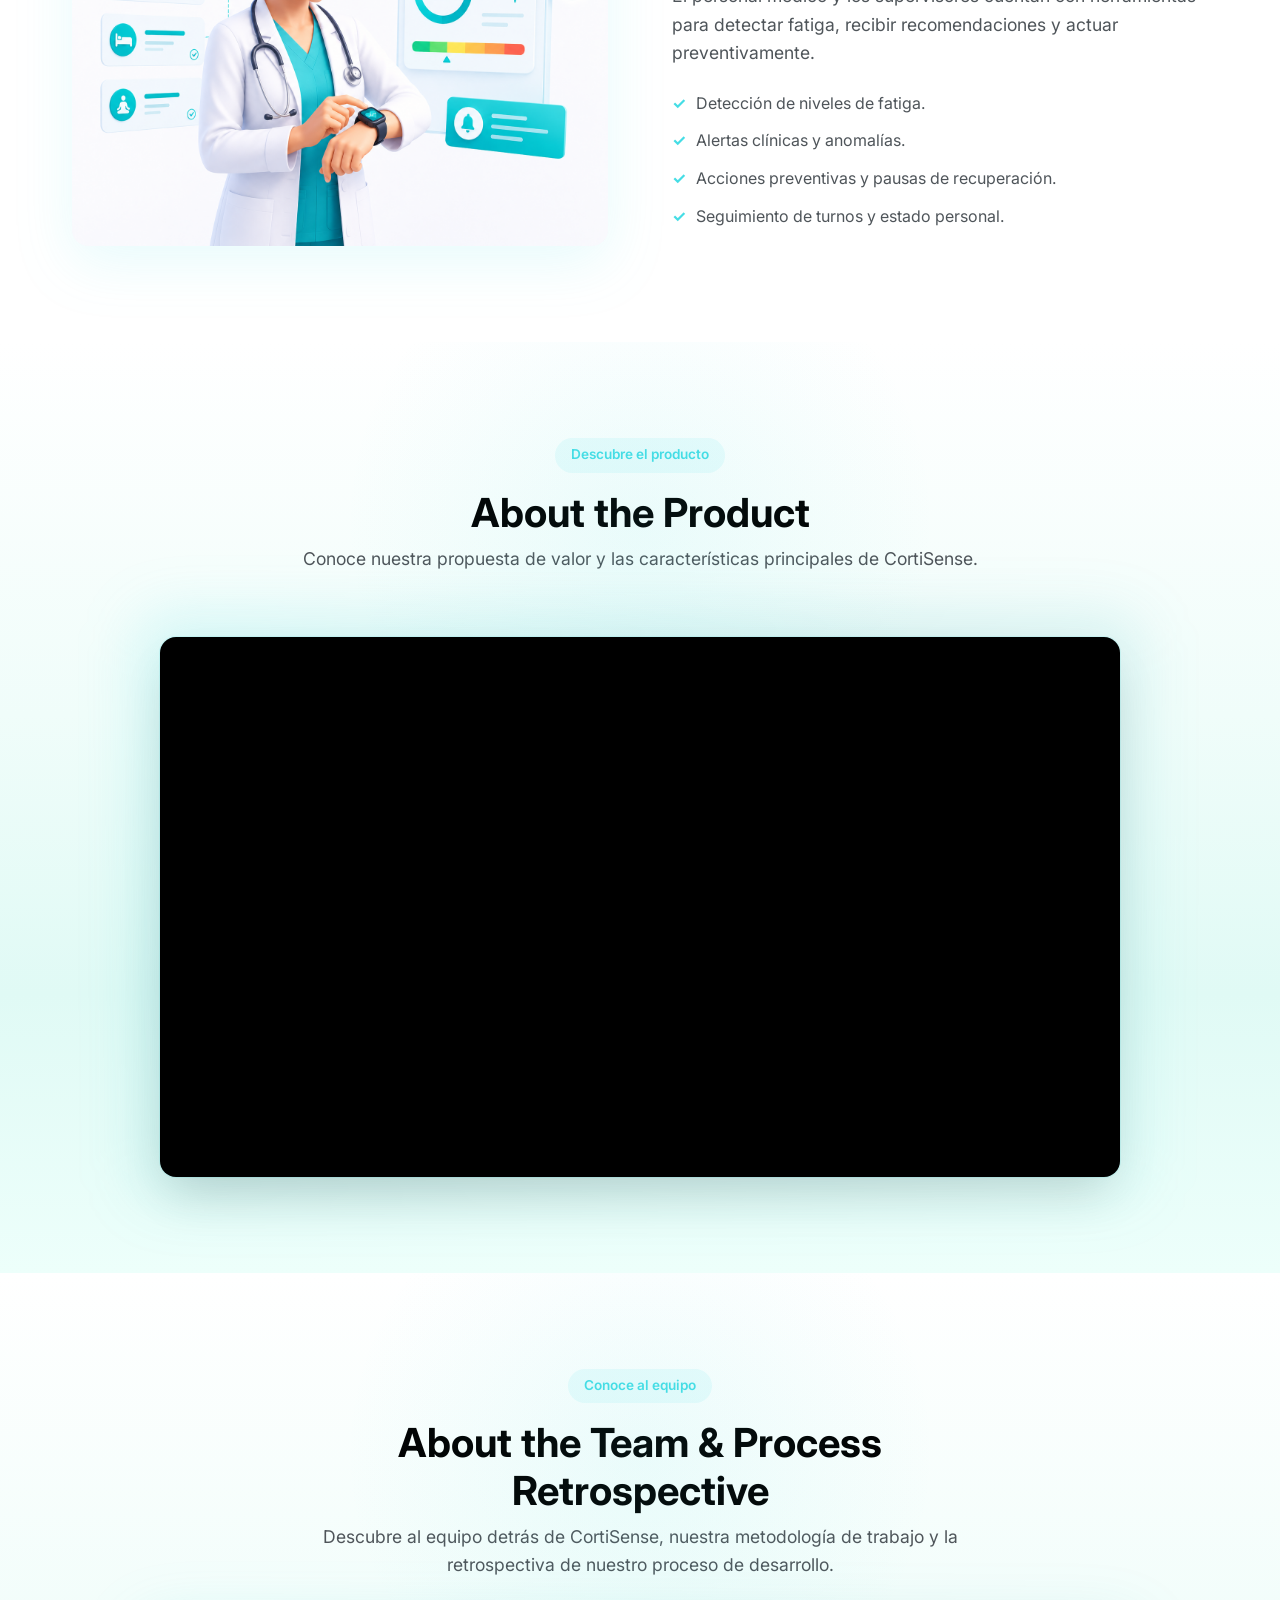
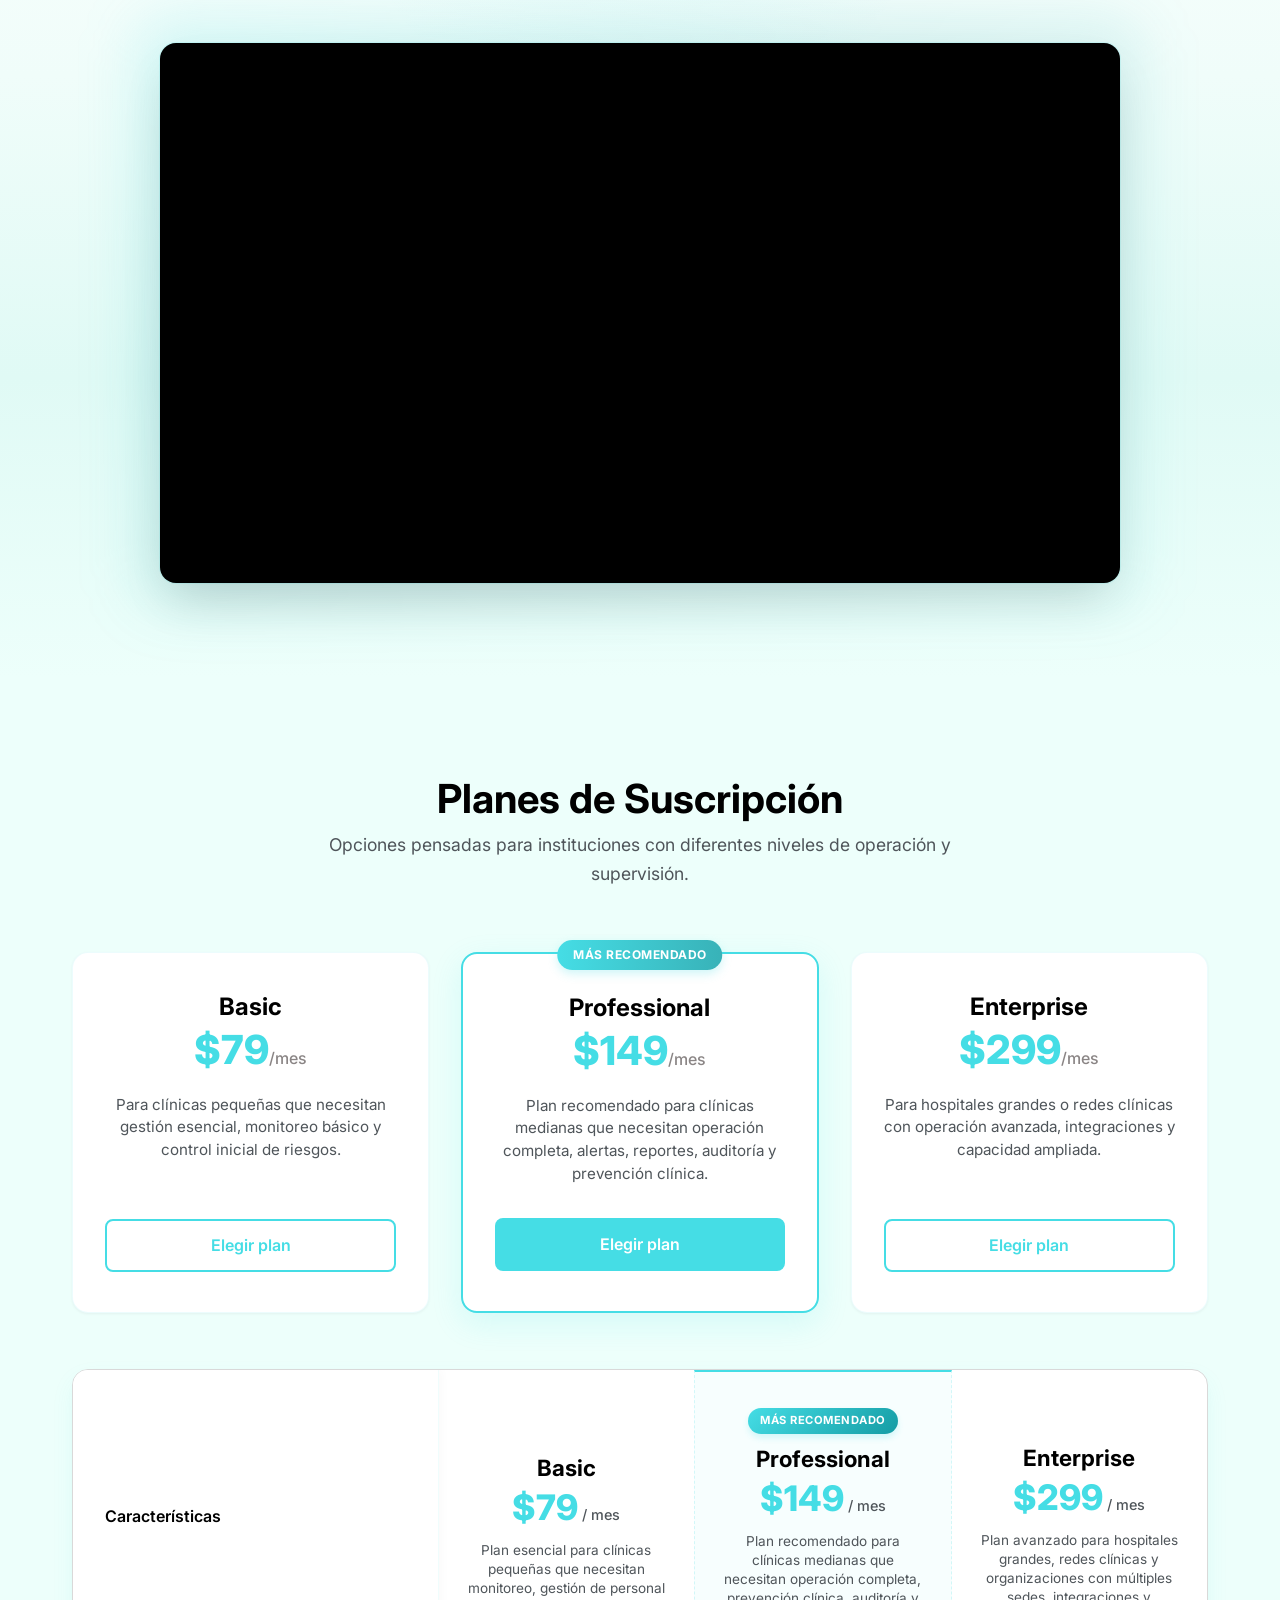
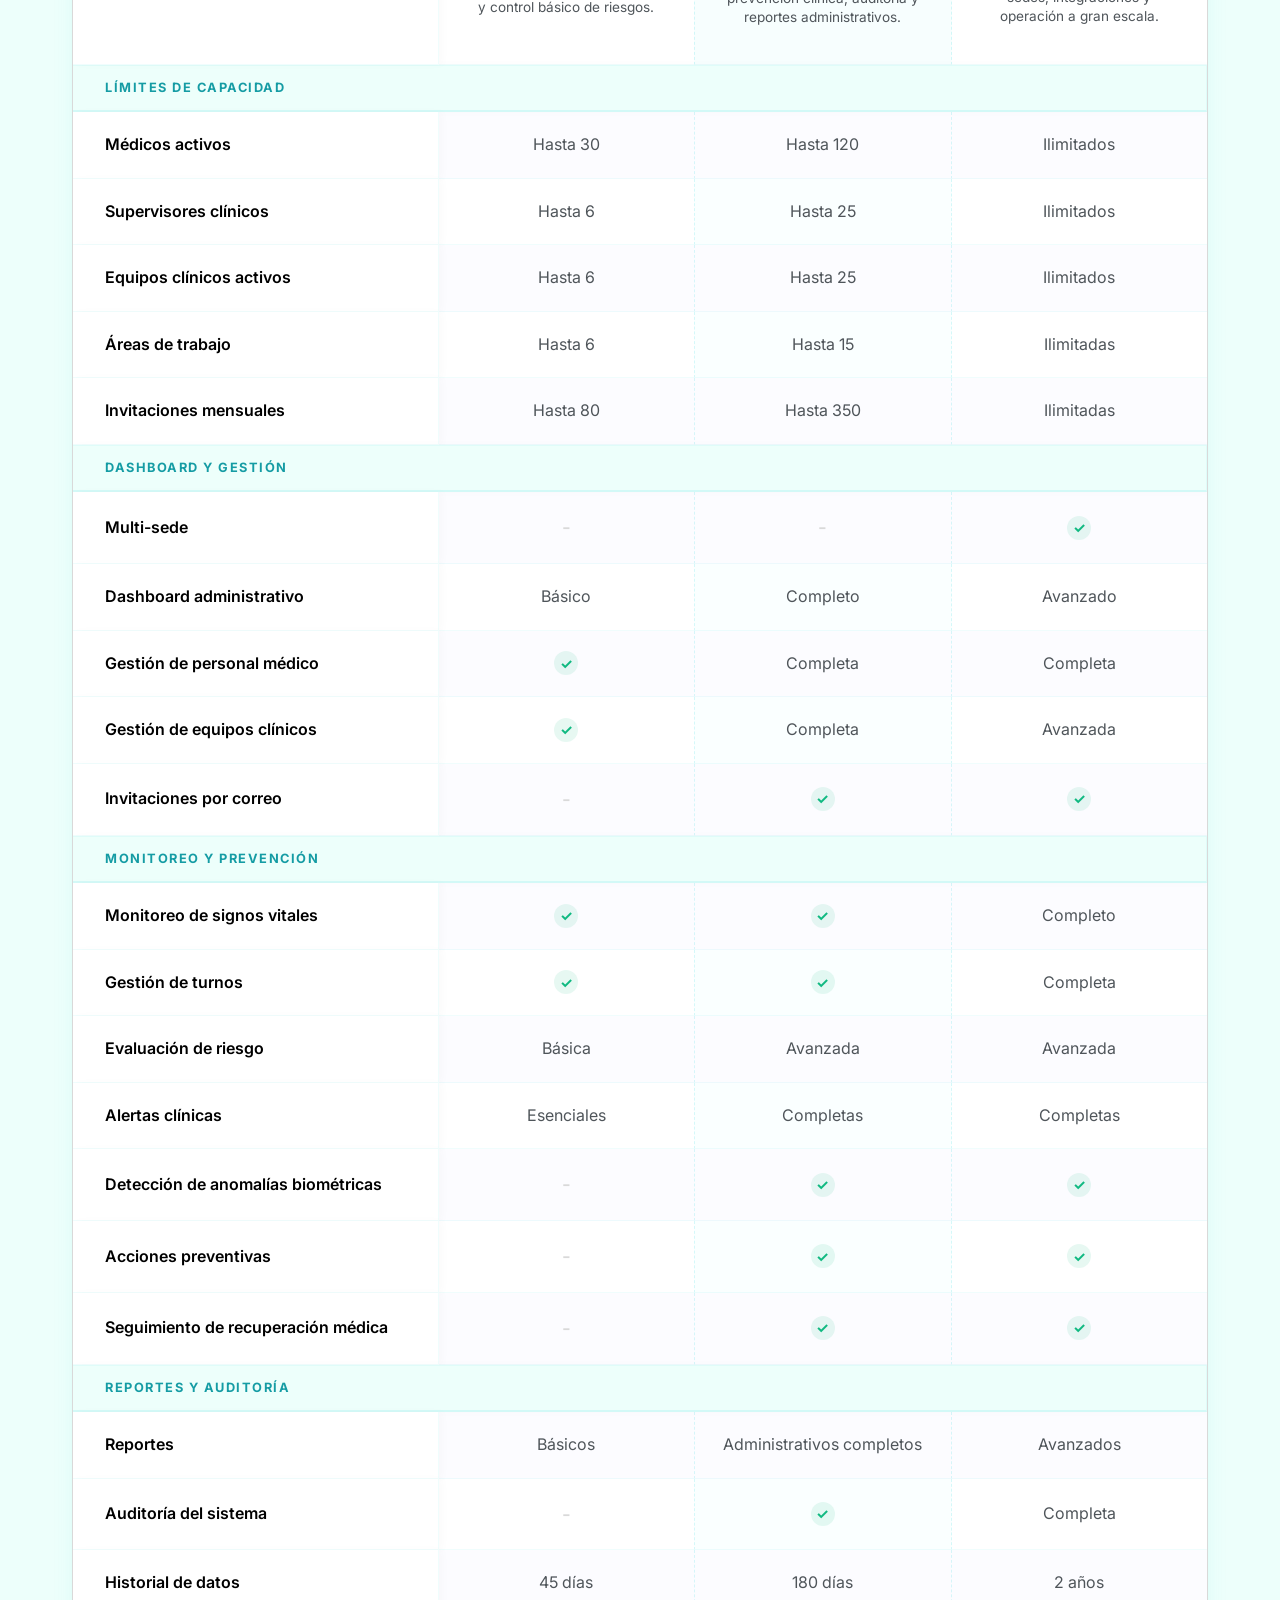
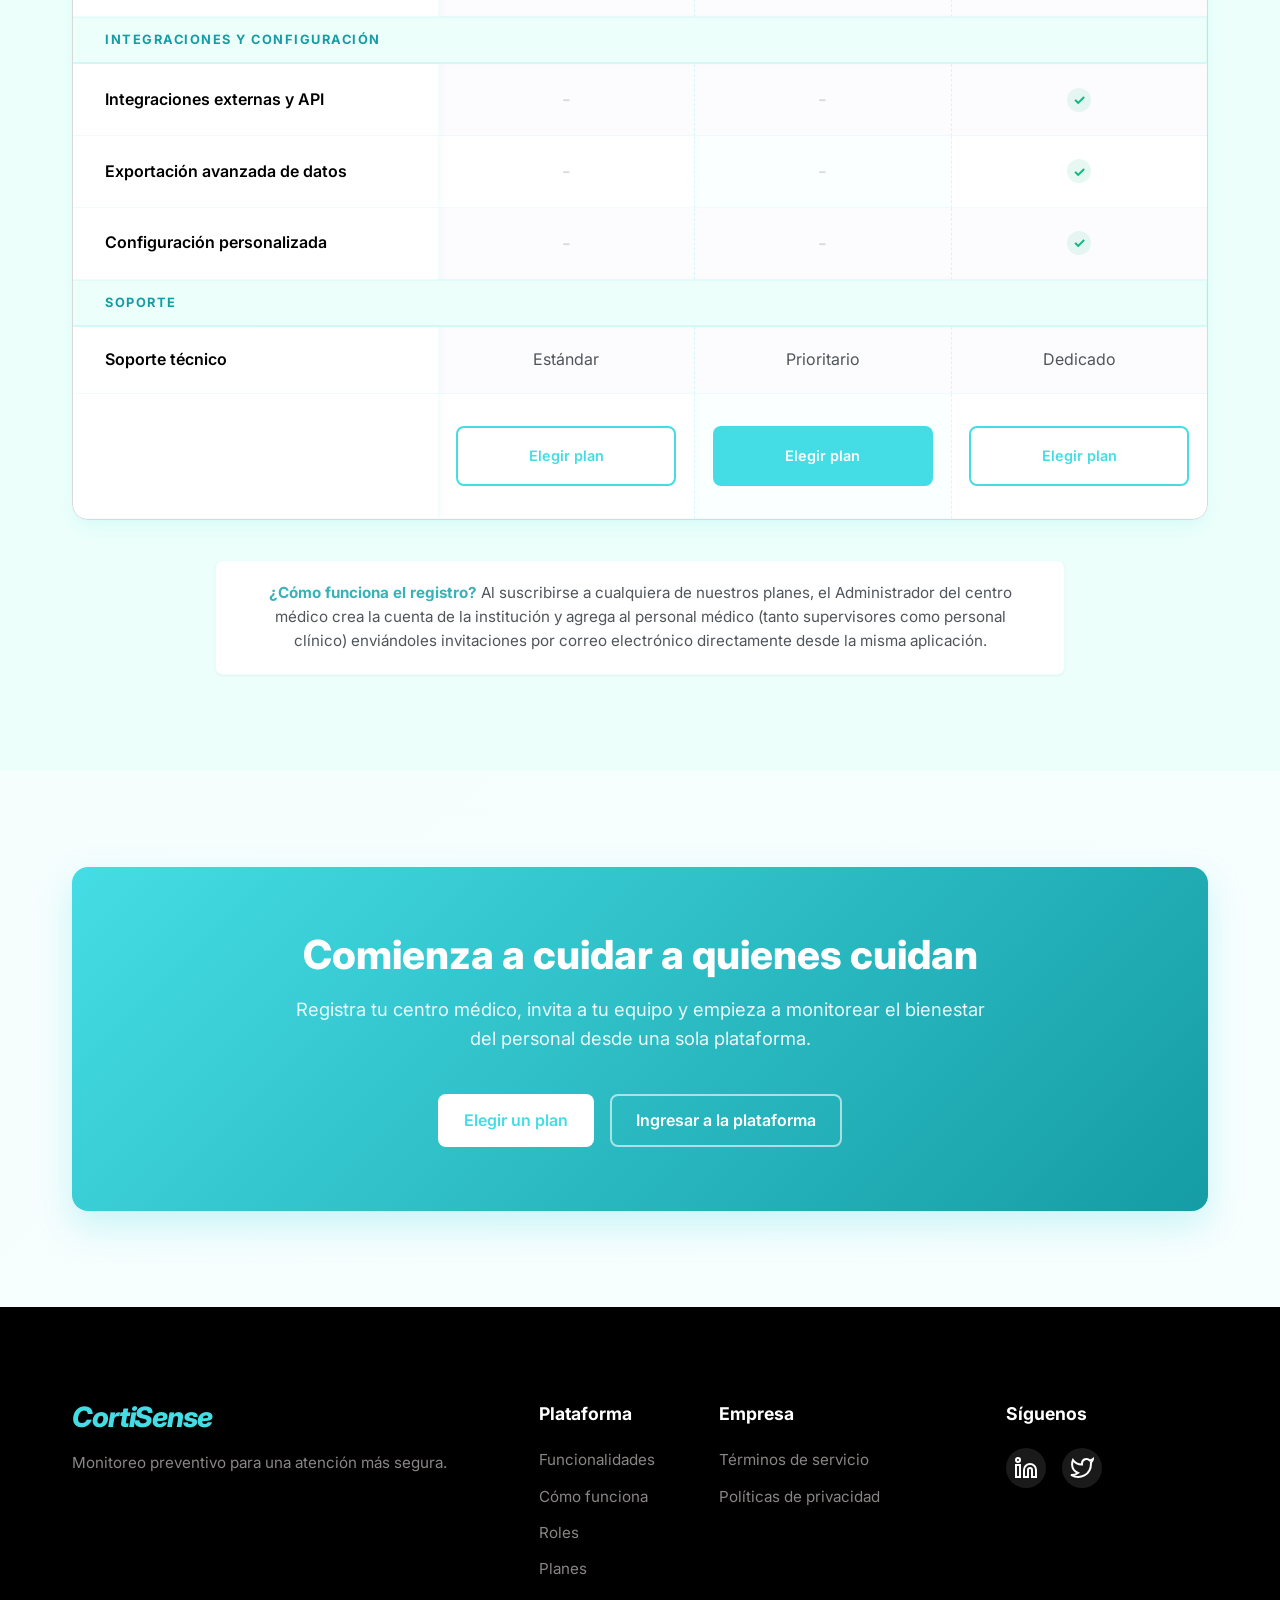
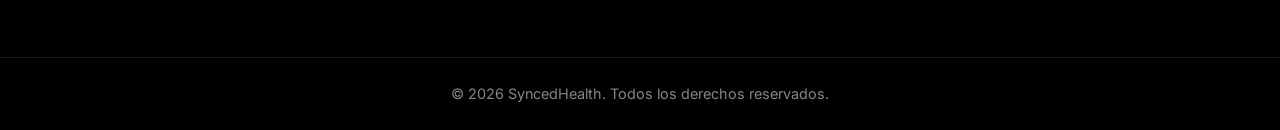
==== commit 2e9bab64: "minor changes." ====
--- a/index.html
+++ b/index.html
@@ -568,6 +568,29 @@
             </div>
         </section>
 
+        <!-- About The Product Video Section -->
+        <section id="about-product" class="section video-showcase-section">
+            <div class="container">
+                <div class="section-header text-center">
+                    <div class="badge" data-i18n="product_video.badge">Descubre el producto</div>
+                    <h2 class="section-title" data-i18n="product_video.title">About the Product</h2>
+                    <p class="section-subtitle" data-i18n="product_video.subtitle">Conoce nuestra propuesta de valor y las características principales de CortiSense.</p>
+                </div>
+                <div class="video-container">
+                    <div class="video-glow"></div>
+                    <div class="video-wrapper" style="position: relative; padding-bottom: 56.25%; height: 0; overflow: hidden; border-radius: var(--radius-lg);">
+                        <!-- YouTube iframe -->
+                        <iframe style="position: absolute; top: 0; left: 0; width: 100%; height: 100%; border: 0;" 
+                            src="https://www.youtube.com/embed/lVqgoP4dnoI" 
+                            title="About the Product Video" 
+                            allow="accelerometer; autoplay; clipboard-write; encrypted-media; gyroscope; picture-in-picture; web-share" 
+                            allowfullscreen>
+                        </iframe>
+                    </div>
+                </div>
+            </div>
+        </section>
+
         <!-- About The Team Video Section -->
         <section id="about-team" class="section video-showcase-section">
             <div class="container">
@@ -576,26 +599,16 @@
                     <h2 class="section-title" data-i18n="video.title">About the Team & Process Retrospective</h2>
                     <p class="section-subtitle" data-i18n="video.subtitle">Descubre al equipo detrás de CortiSense, nuestra metodología de trabajo y la retrospectiva de nuestro proceso de desarrollo.</p>
                 </div>
-                <div class="video-container" id="video-container">
+                <div class="video-container">
                     <div class="video-glow"></div>
-                    <div class="video-wrapper">
-                        <video
-                            id="about-team-video"
-                            poster="assets/images/about-the-team-poster.png"
-                            preload="metadata"
-                            controls
-                            playsinline>
-                            <source src="assets/videos/About-The-Team.mp4" type="video/mp4">
-                            Tu navegador no soporta el elemento de video.
-                        </video>
-                        <div class="video-overlay" id="video-overlay">
-                            <button class="play-btn" id="play-btn" aria-label="Reproducir video">
-                                <svg width="32" height="32" viewBox="0 0 24 24" fill="currentColor">
-                                    <path d="M8 5v14l11-7z"/>
-                                </svg>
-                            </button>
-                            <span class="play-label" data-i18n="video.play">Reproducir video</span>
-                        </div>
+                    <div class="video-wrapper" style="position: relative; padding-bottom: 56.25%; height: 0; overflow: hidden; border-radius: var(--radius-lg);">
+                        <!-- YouTube iframe -->
+                        <iframe style="position: absolute; top: 0; left: 0; width: 100%; height: 100%; border: 0;" 
+                            src="https://www.youtube.com/embed/1YffoI9XVJ0" 
+                            title="About the Team Video" 
+                            allow="accelerometer; autoplay; clipboard-write; encrypted-media; gyroscope; picture-in-picture; web-share" 
+                            allowfullscreen>
+                        </iframe>
                     </div>
                 </div>
             </div>
